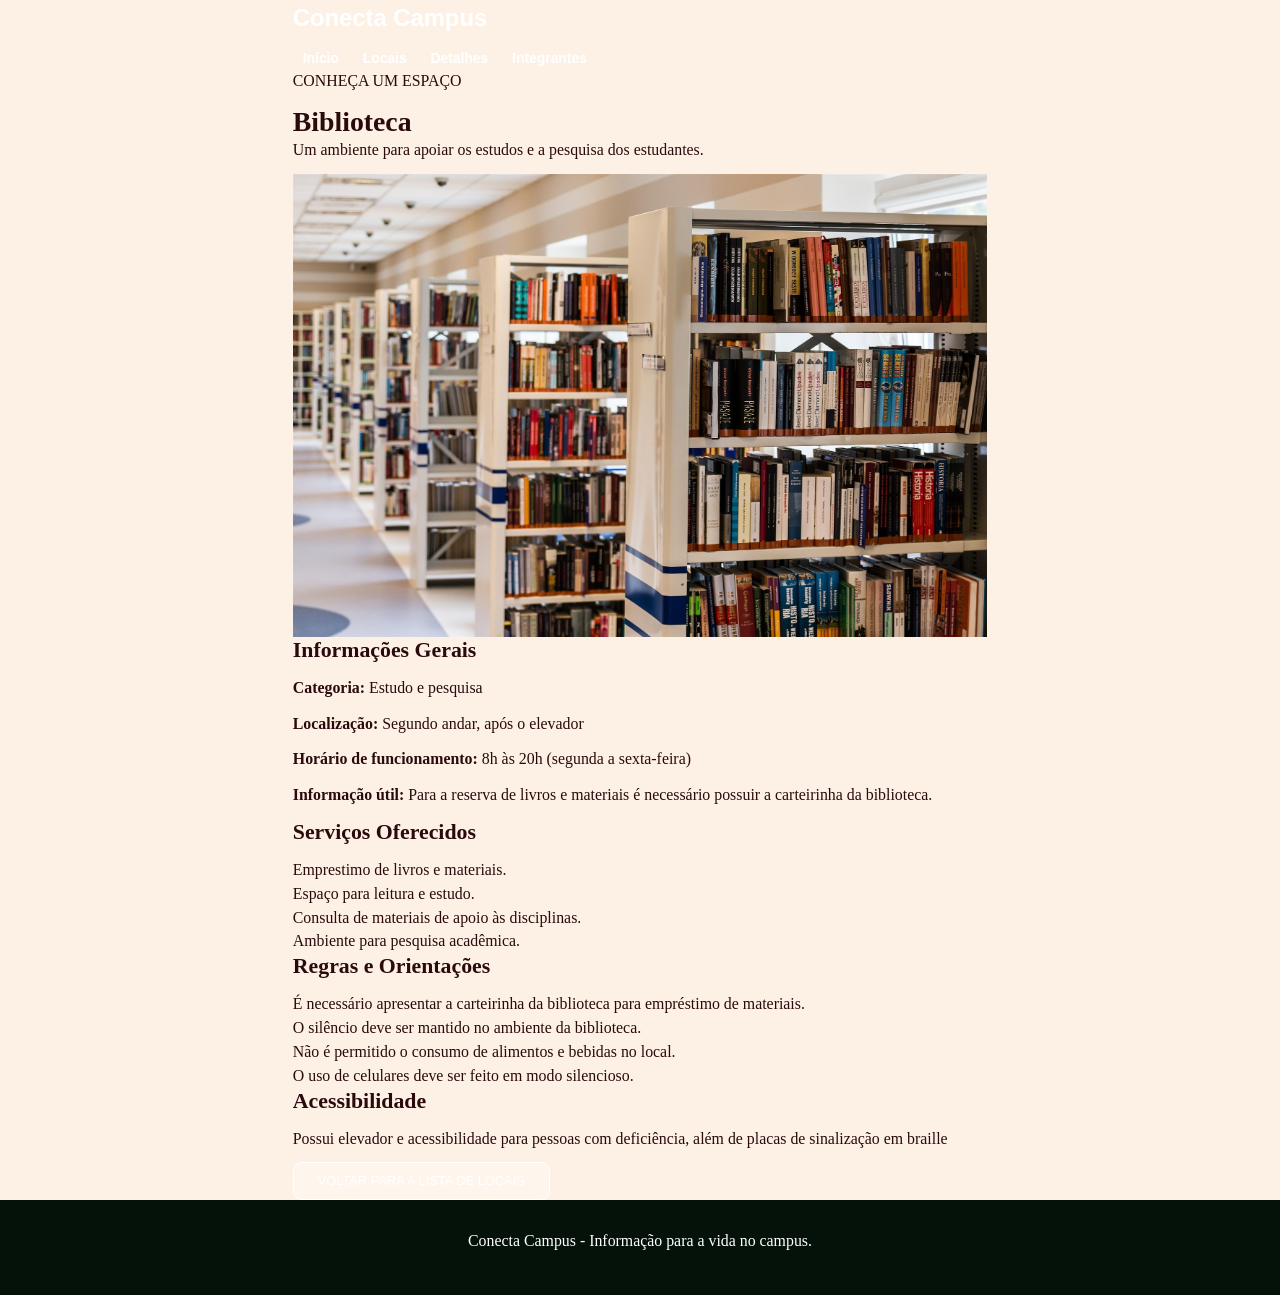
==== detalhes.html @ b29f0e4e "feat: adiciona imagens dos integrantes" ====
<!--
INTEGRANTES DO GRUPO
RM575133-GABRIELLY MACARIO DE SOUZA RIBEIRO
RM575122-MARIA LUIZA DE CASTRO
RM576940-RAYZA SALLES ALMEIDA DO NASCIMENTO
RM574510-SOFIA BALIEIRO YAMANE CARO
RM575845-TAIANE MIRELLA SANTOS DE ALCÂNTARA
-->


<!DOCTYPE html>
<html lang="pt-BR">
<head>
    <meta charset="UTF-8">
    <meta name="viewport" content="width=device-width, initial-scale=1.0">
    <title>Conecta Campus | Detalhes</title>
    <link rel="stylesheet" href="./css/style.css">
</head>
<body>
        <!-- CABECALHO -->
    <header class="cabecalho">
        <div class="container">
            <p class="logo">Conecta Campus</p>
            <nav>
                <ul class="menu">
                    <li><a href="index.html">Início</a></li>
                    <li><a href="locais.html">Locais</a></li>
                    <li><a href="detalhes.html">Detalhes</a></li>
                    <li><a href="integrantes.html">Integrantes</a></li>
                </ul>
            </nav>    
        </div>   
    </header>
        <!-- CONTEUDO PRINCIPAL -->
    <main class=" container conteúdo">
        <section class="titulo-pagina">
            <p class="etiqueta">CONHEÇA UM ESPAÇO</p>
            <h1>Biblioteca</h1>
            <p>Um ambiente para apoiar os estudos e a pesquisa dos estudantes.</p>
        </section>

        <section class="detalhes-local">
            <img src="img/biblioteca.jpg" alt="Ilustração da biblioteca">
            <div>
                <h2>Informações Gerais</h2>
                <p><strong>Categoria:</strong> Estudo e pesquisa</p>
                <p><strong>Localização:</strong> Segundo andar, após o elevador</p>
                <p> <strong>Horário de funcionamento:</strong> 8h às 20h (segunda a sexta-feira)</p>
                <p><strong>Informação útil:</strong> Para a reserva de livros e materiais é necessário possuir a carteirinha da biblioteca.</p>

            <h2>Serviços Oferecidos</h2>
             <ul>
                <li>Emprestimo de livros e materiais.</li>
                <li>Espaço para leitura e estudo.</li>
                <li>Consulta de materiais de apoio às disciplinas.</li>
                <li>Ambiente para pesquisa acadêmica.</li>
             </ul>

             <h2>Regras e Orientações</h2>
                <ul>
                    <li>É necessário apresentar a carteirinha da biblioteca para empréstimo de materiais.</li>
                    <li>O silêncio deve ser mantido no ambiente da biblioteca.</li>
                    <li>Não é permitido o consumo de alimentos e bebidas no local.</li>
                    <li>O uso de celulares deve ser feito em modo silencioso.</li>
                </ul>

             <h2>Acessibilidade</h2>
                <p>Possui elevador e acessibilidade para pessoas com deficiência, além de placas de sinalização em braille</p>
                <a class="botao" href="locais.html">Voltar para a lista de locais</a>
            </div>
        
    </main>
        <!-- RODAPÉ -->
    <footer class="rodape">
        <div class="container">
            <p>Conecta Campus - Informação para a vida no campus.</p>
        </div>
    </footer>
    
</body>
</html>
---- css/style.css ----
/* INTEGRANTES DO GRUPO
RM575133-GABRIELLY MACARIO DE SOUZA RIBEIRO
RM575122-MARIA LUIZA DE CASTRO
RM576940-RAYZA SALLES ALMEIDA DO NASCIMENTO
RM574510-SOFIA BALIEIRO YAMANE CARO
RM575845-TAIANE MIRELLA SANTOS DE ALCÂNTARA */

/* RESET CSS */
* {
  margin: 0;
  padding: 0;
  box-sizing: border-box;
}


ul {
  list-style: none;
}
 
img {
  display: block;
  max-width: 100%;
  height: auto;
}
 
/* PADRONIZAÇÃO DE FONTES */
:root {
  --fonte-texto: Georgia, 'Times New Roman', Times, serif;
  --fonte-interface: Arial, Helvetica, sans-serif;

   --fs-pequeno: 1.2rem;
   --fs-menu: 1.4rem;
   --fs-base: 1.6rem;
   --fs-h3: 1.8rem;
   --fs-h2: 2.2rem;
   --fs-h1: 2.8rem;

}

html {
  font-size: 62%;
}

body {
  font-family: var(--fonte-texto);
  font-size: var(--fs-base);
  line-height: 1.5;
}

h1, h2, h3 {
  font-family: var(--fonte-texto);
  font-weight: bold;
}

h1 { font-size: var(--fs-h1); line-height: 1.2; }
h2 { font-size: var(--fs-h2); line-height: 1.25; margin-bottom: 1.2rem;}
h3 { font-size: var(--fs-h3);} 
p { margin-bottom: 1.2rem; }

/* CONFIGURAÇÕES GERAIS */
:root {
  --cor-primaria: #330509;
  --cor-moldura: #4a0a0a;
  --cor-fundo: #fdf1e6;
  --cor-cartao: #e8d5ca;
  --cor-rodape: #04120a;
  --cor-texto: #2a0a0c;
  --cor-clara: #ffffff;
  --cor-foco: #ffb703;
}
 

body {
  color: var(--cor-texto);
  background-color: var(--cor-fundo);
}


a {
  color: inherit;
}


a:hover {
  text-decoration: underline;
}

a:focus-visible,
summary:focus-visible {
  outline: 0.3rem solid var(--cor-foco);
  outline-offset: 0.2rem;
}

.container {
  width: 92%;
  max-width: 70rem;
  margin: 0 auto;
}

.so-leitor {
  position: absolute;
  width: 1px;
  height: 1px;
  overflow: hidden;
  clip: rect(0 0 0 0);
}

.linha {
  font-size: 0;
}

.linha > * {
  font-size: var(--fs-base);
  vertical-align: top;
}

/* CABEÇALHO */
.moldura {
  padding: 1rem;
  background-color: var(--cor-moldura);
}

.cabecalho {
  color: var(--cor-clara);
}

.cabecalho-interno {
  padding: 1.6rem 0;
  background-color: var(--cor-primaria);
}

.hero {
  padding: 2rem 0 3rem;
  border-radius: 1.2rem;
  text-align: center;
  background:
    linear-gradient(rgba(0, 0, 0, 0.45), rgba(0, 0, 0, 0.45)),
    url("../img/campus.jpg") center / cover no-repeat;
}

.barra {
  text-align: center;
}

.logo {
  display: inline-block;
  margin-bottom: 1rem;
  font-family: var(--fonte-interface);
  font-size: 2.4rem;
  font-weight: bold;
  text-decoration: none;
  color: var(--cor-clara);
}

.logo span {
  font-weight: normal;
}

.hero-texto {
  width: 92%;
  max-width: 45rem;
  margin: 4rem auto 2rem;
}

.hero-texto h1 {
  margin-bottom: 1.2rem;
  font-weight: normal;
}

.hero-texto p {
  font-family: var(--fonte-interface);
  font-size: 1.4rem;
}

.botao {
  display: inline-block;
  padding: 0.8rem 2.4rem;
  border: 1px solid var(--cor-clara);
  border-radius: 0.8rem;
  font-family: var(--fonte-interface);
  font-size: 1.3rem;
  text-transform: uppercase;
  text-decoration: none;
  color: var(--cor-clara);
  background-color: rgba(255, 255, 255, 0.25);
}

.botao:hover {
  background-color: rgba(255, 255, 255, 0.45);
  text-decoration: none;
}

.botao-escuro {
  margin-top: 2rem;
  background-color: var(--cor-primaria);
}

.botao-escuro:hover {
  background-color: var(--cor-moldura);
}

/* MENU */
.menu li {
  display: inline-block;
  margin: 0 1rem;
}
 
.menu a {
  font-family: var(--fonte-interface);
  font-size: var(--fs-menu);
  font-weight: bold;
  text-decoration: none;
  color: var(--cor-clara);
}
 
.menu a:hover,
.menu a:active {
  text-decoration: underline;
}

.menu a.ativo {
  text-decoration: underline; /* não depende só da cor */
}

/* CONTEÚDO */
.painel {
  margin-top: 1rem;
  padding: 2rem 1.5rem;
  border-radius: 1.2rem;
  background-color: var(--cor-fundo);
}

.conteudo {
  padding: 3rem 0;
}
 
.intro {
  margin: 1rem 0 2rem;
}

.divisor {
  margin: 2.4rem 0;
  border: 0;
  border-top: 1px solid var(--cor-cartao);
}

.destaque {
  width: 100%;
  margin-bottom: 2rem;
  text-align: center;
}
 
.destaque h3 {
  margin-bottom: 0.8rem;
  font-weight: normal;
  text-transform: uppercase;
}
 
.destaque img {
  width: 100%;
  max-width: 22rem;
  margin: 0 auto;
  border-radius: 1rem;
}

.sobre {
  padding: 2.4rem 2rem;
  border-radius: 1.6rem;
  color: var(--cor-clara);
  background-color: var(--cor-primaria);
}
 
.coluna {
  width: 100%;
  margin-bottom: 2rem;
}
 
.beneficios li {
  margin-bottom: 1.6rem;
}
 
.icone {
  display: inline-block;
  width: 15%;
  font-size: 2.4rem;
  vertical-align: top;
}
 
.beneficio-texto {
  display: inline-block;
  width: 80%;
  vertical-align: top;
}
 
.beneficio-texto h3 {
  font-size: 1.7rem;
}
 
.beneficio-texto p {
  margin-bottom: 0;
  font-size: var(--fs-pequeno);
}

.espacos {
  margin-top: 3rem;
}
 
.espacos img {
  width: 100%;
  max-width: 30rem;
  margin: 1rem 0;
  border-radius: 1.6rem;
}
 
.legenda {
  font-size: var(--fs-pequeno);
}
 
.acordeao details {
  margin-bottom: 1rem;
  padding: 1.2rem 1.6rem;
  border-radius: 1.2rem;
  background-color: var(--cor-cartao);
}
 
.acordeao summary {
  cursor: pointer;
  font-size: 1.7rem;
  font-weight: bold;
  list-style: none;
}
 
.acordeao summary::-webkit-details-marker {
  display: none;
}
 
.acordeao summary::after {
  content: "+";
  float: right;
  width: 2.4rem;
  height: 2.4rem;
  border: 0.2rem solid var(--cor-texto);
  border-radius: 50%;
  font-size: 1.8rem;
  line-height: 2rem;
  text-align: center;
}
 
.acordeao details[open] summary::after {
  content: "−";
}
 
.acordeao details p {
  margin: 0.8rem 0;
  font-size: 1.5rem;
}
 
.acordeao details a {
  font-size: var(--fs-pequeno);
}

/* CARTÕES */
.cartao {
  width: 100%;
  margin-bottom: 2rem;
  padding: 1.6rem;
  border-radius: 1.2rem;
  background-color: var(--cor-cartao);
}
 
.cartao img {
  width: 100%;
  margin-bottom: 1.2rem;
  border-radius: 0.8rem;
}
 
.cartao h2 {
  font-size: 2rem;
}
 
.cartao p {
  margin-bottom: 0.6rem;
  font-size: 1.5rem;
}
 
.cartao a {
  font-weight: bold;
  color: var(--cor-primaria);
}

.img-detalhe {
  width: 100%;
  max-width: 50rem;
  margin: 1.6rem 0;
  border-radius: 1.2rem;
}
 
.lista-simples {
  margin: 0 0 2rem 2rem;
  list-style: disc;
}
 
article section {
  margin-top: 2rem;
}

/* RODAPÉ */
.rodape {
  padding: 3rem 0;
  text-align: center;
  color: var(--cor-clara);
  background-color: var(--cor-rodape);
}
 
.rodape-texto {
  margin: 1.6rem 0;
  font-size: 1.5rem;
}
 
.tags li {
  display: inline-block;
  margin: 0.4rem;
}
 
.tags a {
  display: inline-block;
  padding: 0.3rem 1.2rem;
  border: 1px solid #5c6b62;
  border-radius: 2rem;
  font-size: var(--fs-pequeno);
  text-decoration: none;
  color: var(--cor-clara);
  background-color: #1a2a20;
}

.tags a:hover {
  background-color: #2a3d31;
}
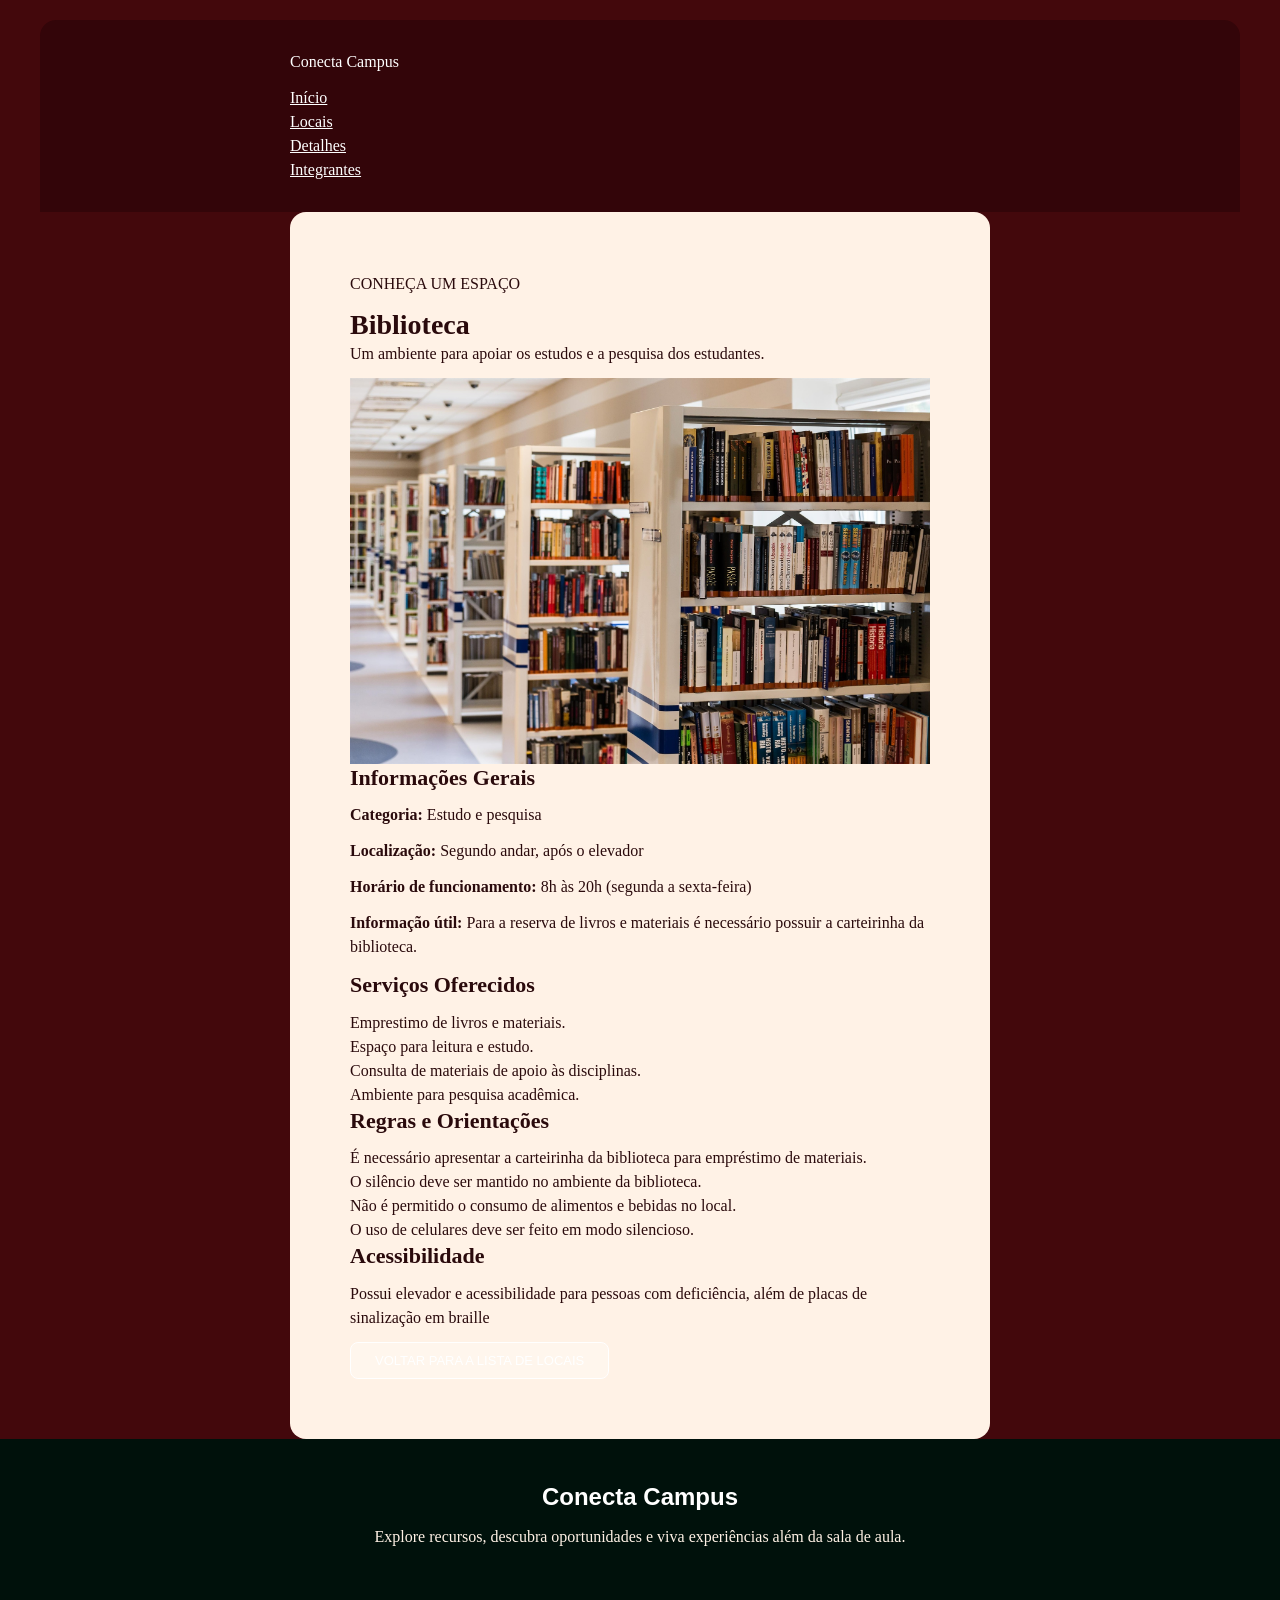
==== commit 58e6b282: "feat: atualiza rodapé com nova mensagem e logo" ====
--- a/detalhes.html
+++ b/detalhes.html
@@ -22,9 +22,9 @@
         <!-- CABECALHO -->
     <header class="cabecalho">
         <div class="container">
-            <p class="logo">Conecta Campus</p>
+            <p>Conecta Campus</p>
             <nav>
-                <ul class="menu">
+                <ul>
                     <li><a href="index.html">Início</a></li>
                     <li><a href="locais.html">Locais</a></li>
                     <li><a href="detalhes.html">Detalhes</a></li>
@@ -73,9 +73,10 @@
         
     </main>
         <!-- RODAPÉ -->
-    <footer class="rodape">
+    <footer class="rodape"> 
         <div class="container">
-            <p>Conecta Campus - Informação para a vida no campus.</p>
+            <p class="logo">Conecta Campus</p>
+            <p>Explore recursos, descubra oportunidades e viva experiências além da sala de aula.</p>
         </div>
     </footer>
     
--- a/css/style.css
+++ b/css/style.css
@@ -61,7 +61,7 @@
 :root {
   --cor-primaria: #330509;
   --cor-moldura: #4a0a0a;
-  --cor-fundo: #fdf1e6;
+  --cor-fundo: #3B060A;
   --cor-cartao: #e8d5ca;
   --cor-rodape: #04120a;
   --cor-texto: #2a0a0c;
@@ -200,6 +200,11 @@
 }
 
 /* MENU */
+.titulo {
+  text-align: 0;
+  margin: 0;
+}
+
 .menu li {
   display: inline-block;
   margin: 0 1rem;
@@ -435,4 +440,172 @@
 
 .tags a:hover {
   background-color: #2a3d31;
+}
+
+/* Estrutura compartilhada e disposição das seções da Home */
+:root {
+  --cor-fundo: #fff2e6;
+  --cor-moldura: #43080c;
+}
+html { font-size: 62.5%; scroll-behavior: smooth; }
+body { padding: 2rem 23px 0; background: var(--cor-moldura); }
+body > main {
+  max-width: 120rem;
+  margin: 0 auto 2.4rem;
+  padding: clamp(2rem, 5vw, 6rem);
+  border-radius: 1.6rem;
+  background: var(--cor-fundo);
+}
+body > .cabecalho {
+  max-width: 120rem;
+  margin: 0 auto;
+  padding: 3rem;
+  border-radius: 1.6rem 1.6rem 0 0;
+  background-color: var(--cor-primaria);
+}
+.cabecalho:has(.menu) {
+  min-height: 38rem;
+  text-align: center;
+  background:
+    linear-gradient(#00110999, #00110999),
+    url('../img/campos_backgroud.jpg') center / cover no-repeat;
+}
+.cabecalho:has(.menu) > div {
+  display: flex;
+  flex-direction: column;
+  align-items: center;
+}
+.cabecalho:has(.menu) .menu {
+  order: -1;
+  align-self: flex-end;
+  margin-bottom: 5rem;
+}
+.cabecalho:has(.menu) h1 { margin-bottom: 1.5rem; }
+.cabecalho:has(.menu) > div > p {
+  max-width: 48rem;
+  font-size: clamp(2.6rem, 4vw, 3.6rem);
+  line-height: 1.2;
+  margin-bottom: 2.4rem;
+}
+.hero { background-image: linear-gradient(#00110999, #00110999), url('../img/campos_backgroud.jpg'); }
+.linha { font-size: inherit; }
+.coluna { min-width: 0; }
+.sobre { padding: 3rem; }
+.sobre h2 { font-weight: normal; font-size: 2.8rem; }
+.beneficios { margin-top: 2.4rem; }
+.beneficios p { font-size: 1.4rem; }
+.espacos img { object-fit: cover; }
+body > .rodape { margin-inline: -23px; padding: 4rem 23px; }
+@media (min-width: 768px) {
+  .linha { display: flex; gap: 3rem; align-items: flex-start; }
+  .linha > .coluna { flex: 1; margin-bottom: 0; }
+  .sobre > .coluna + .coluna {
+    padding-left: 3rem;
+    border-left: 1px solid #ffffff80;
+  }
+}
+@media (max-width: 767px) {
+  .cabecalho:has(.menu) .menu { align-self: center; }
+  .menu ul { display: flex; flex-wrap: wrap; justify-content: center; gap: 1.6rem; }
+  .menu li { margin: 0; }
+  .sobre { padding: 2rem; }
+}
+@media (prefers-reduced-motion: reduce) {
+  html { scroll-behavior: auto; }
+}
+
+/* RODAPÉ */
+body > .rodape {
+    margin-inline: -23px;
+    padding: 40px 23px;
+    background-color: #00110b;
+    color: #fff2e6;
+    text-align: center;
+}
+
+.rodape-container {
+    width: 100%;
+    max-width: 1200px;
+    margin: 0 auto;
+}
+
+.rodape-logo {
+    display: inline-flex;
+    align-items: baseline;
+    flex-wrap: wrap;
+    justify-content: center;
+    gap: 12px;
+    color: #ffffff;
+    font-family: Arial, Helvetica, sans-serif;
+    text-decoration: none;
+}
+
+.rodape-logo strong {
+    font-size: clamp(28px, 4vw, 48px);
+    font-weight: 800;
+}
+
+.rodape-logo span {
+    font-size: clamp(26px, 4vw, 44px);
+    font-weight: 400;
+    letter-spacing: 3px;
+}
+
+.rodape-logo:hover {
+    text-decoration: none;
+}
+
+.rodape-descricao {
+    margin: 32px 0;
+    font-size: 20px;
+    line-height: 1.5;
+}
+
+.rodape-links {
+    display: flex;
+    justify-content: center;
+    flex-wrap: wrap;
+    gap: 20px;
+    margin: 0;
+    padding: 0;
+    list-style: none;
+}
+
+.rodape-links a {
+    display: inline-block;
+    padding: 8px 24px;
+    border-radius: 30px;
+    background-color: #53605b;
+    color: #ffffff;
+    font-size: 18px;
+    text-decoration: none;
+    transition: background-color 0.2s;
+}
+
+.rodape-links a:hover {
+    background-color: #6b7972;
+    text-decoration: none;
+}
+
+.rodape .rodape-copyright {
+    margin: 36px 0 0;
+    padding-top: 24px;
+    border-top: 1px solid #d7dfd9;
+    text-align: left;
+    font-size: 16px;
+}
+
+@media (max-width: 600px) {
+    .rodape-descricao {
+        font-size: 16px;
+    }
+
+    .rodape-links {
+        gap: 12px;
+    }
+
+    .rodape-links a {
+        padding: 8px 18px;
+        font-size: 15px;
+    }
 }
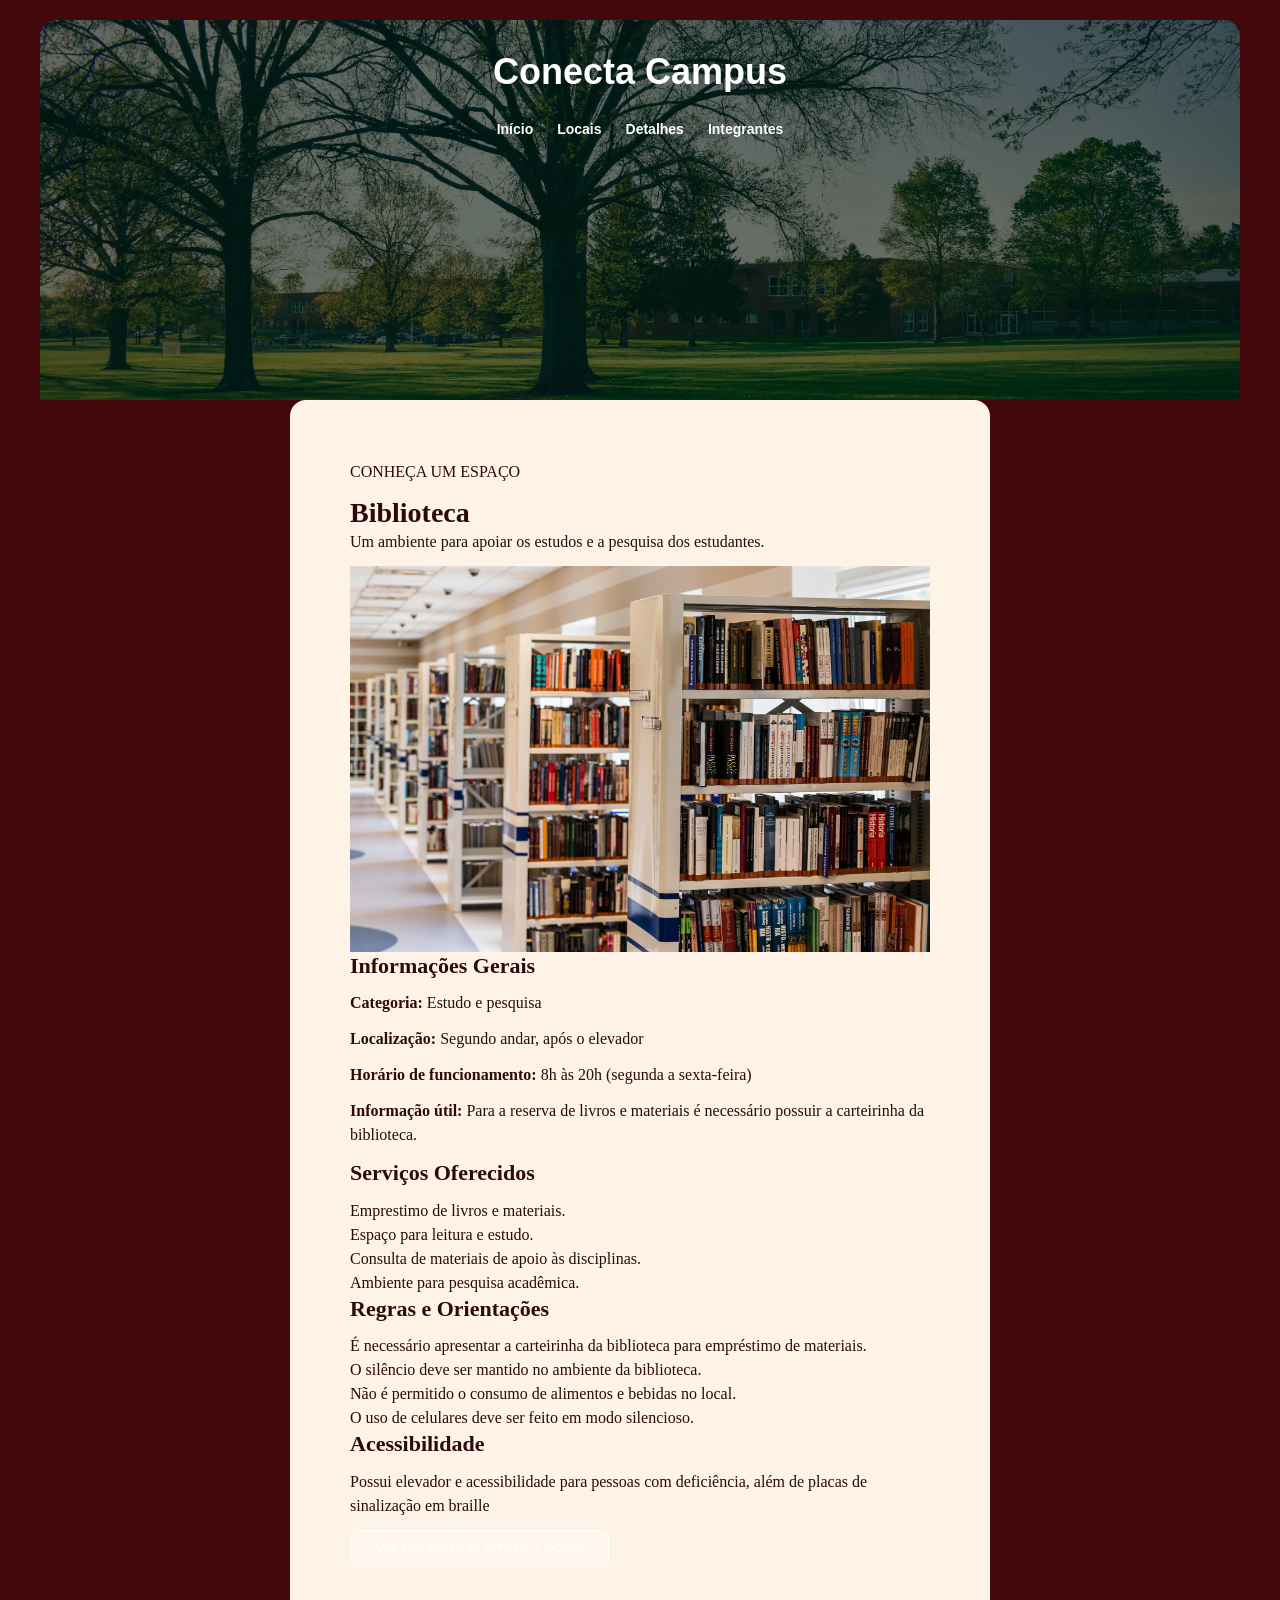
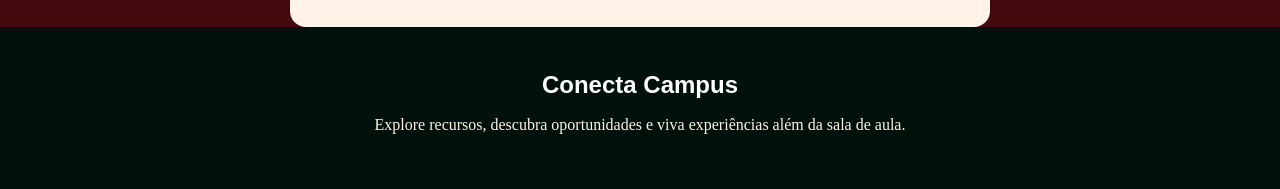
==== commit 29b94bf3: "Merge pull request #5 from TDB-challenge/integrantes feat: adiciona página de integrantes" ====
--- a/detalhes.html
+++ b/detalhes.html
@@ -22,9 +22,9 @@
         <!-- CABECALHO -->
     <header class="cabecalho">
         <div class="container">
-            <p>Conecta Campus</p>
+            <p class="logo">Conecta Campus</p>
             <nav>
-                <ul>
+                <ul class="menu">
                     <li><a href="index.html">Início</a></li>
                     <li><a href="locais.html">Locais</a></li>
                     <li><a href="detalhes.html">Detalhes</a></li>
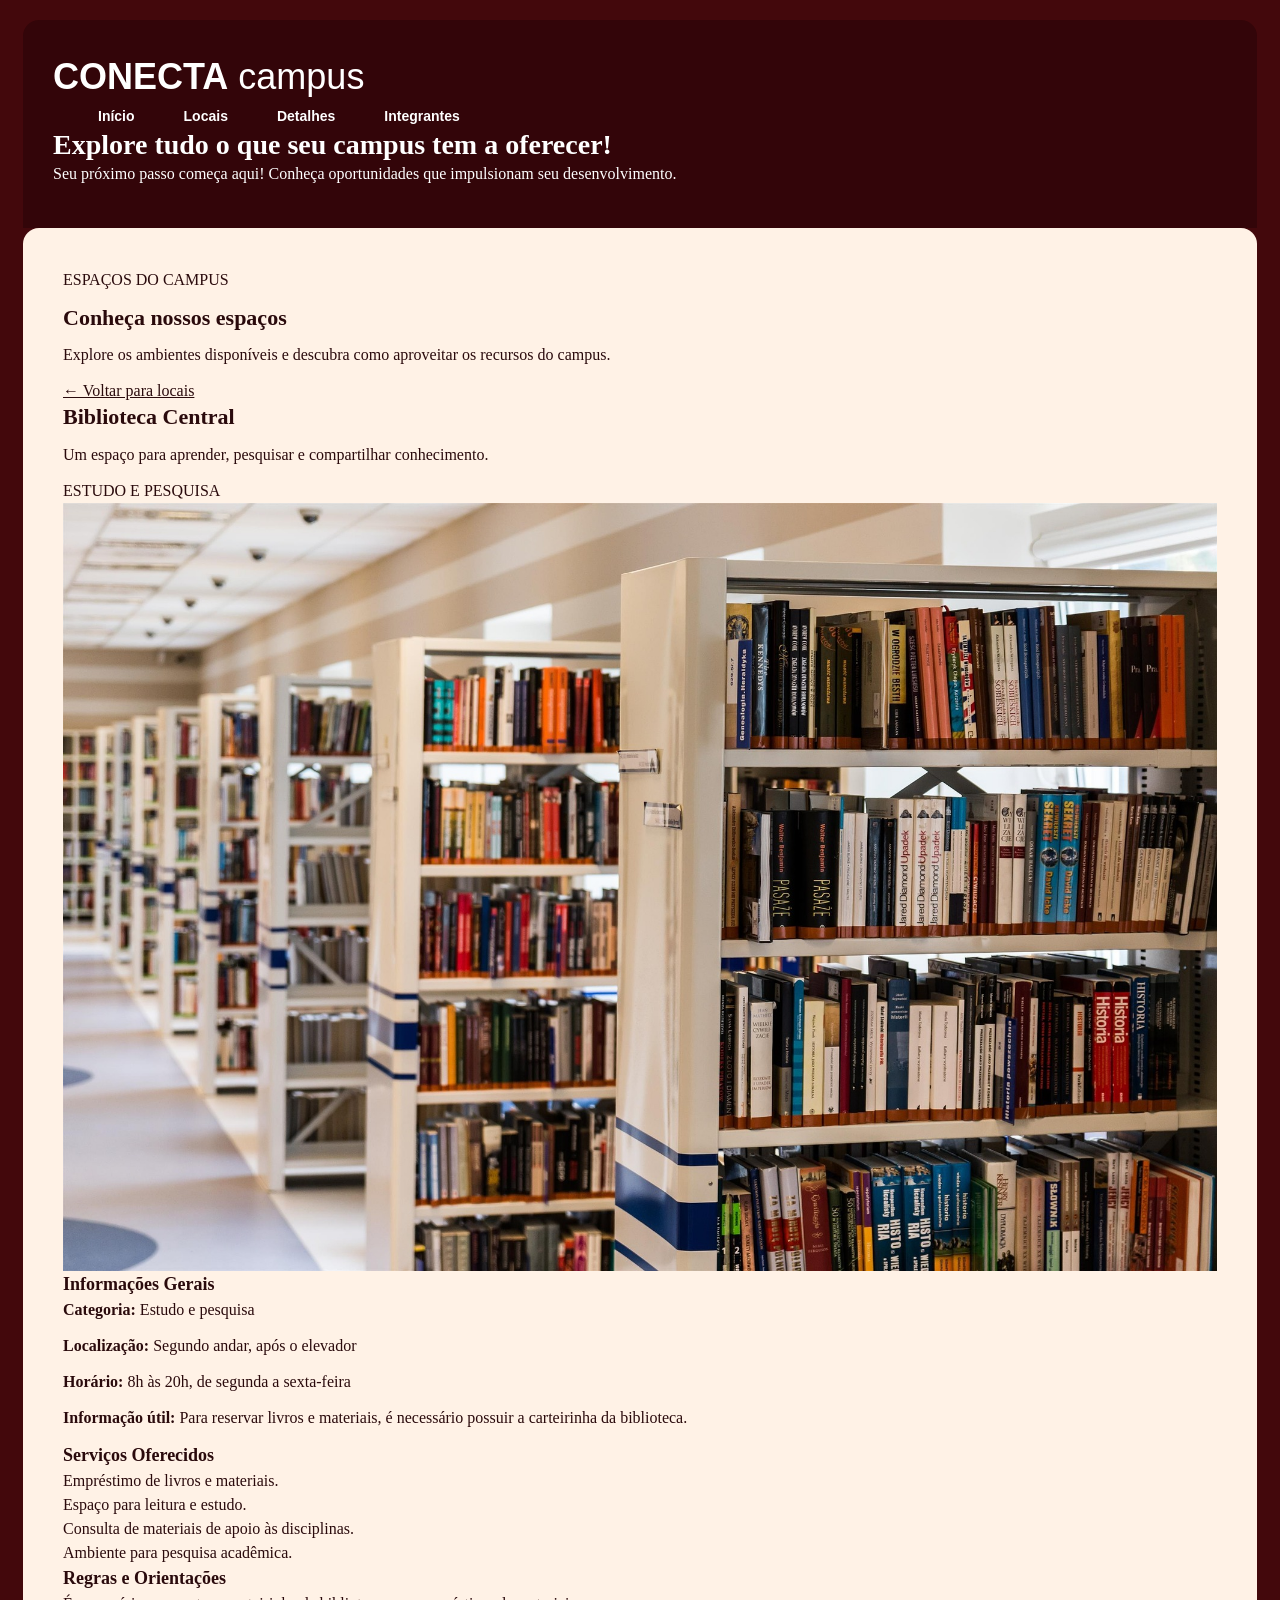
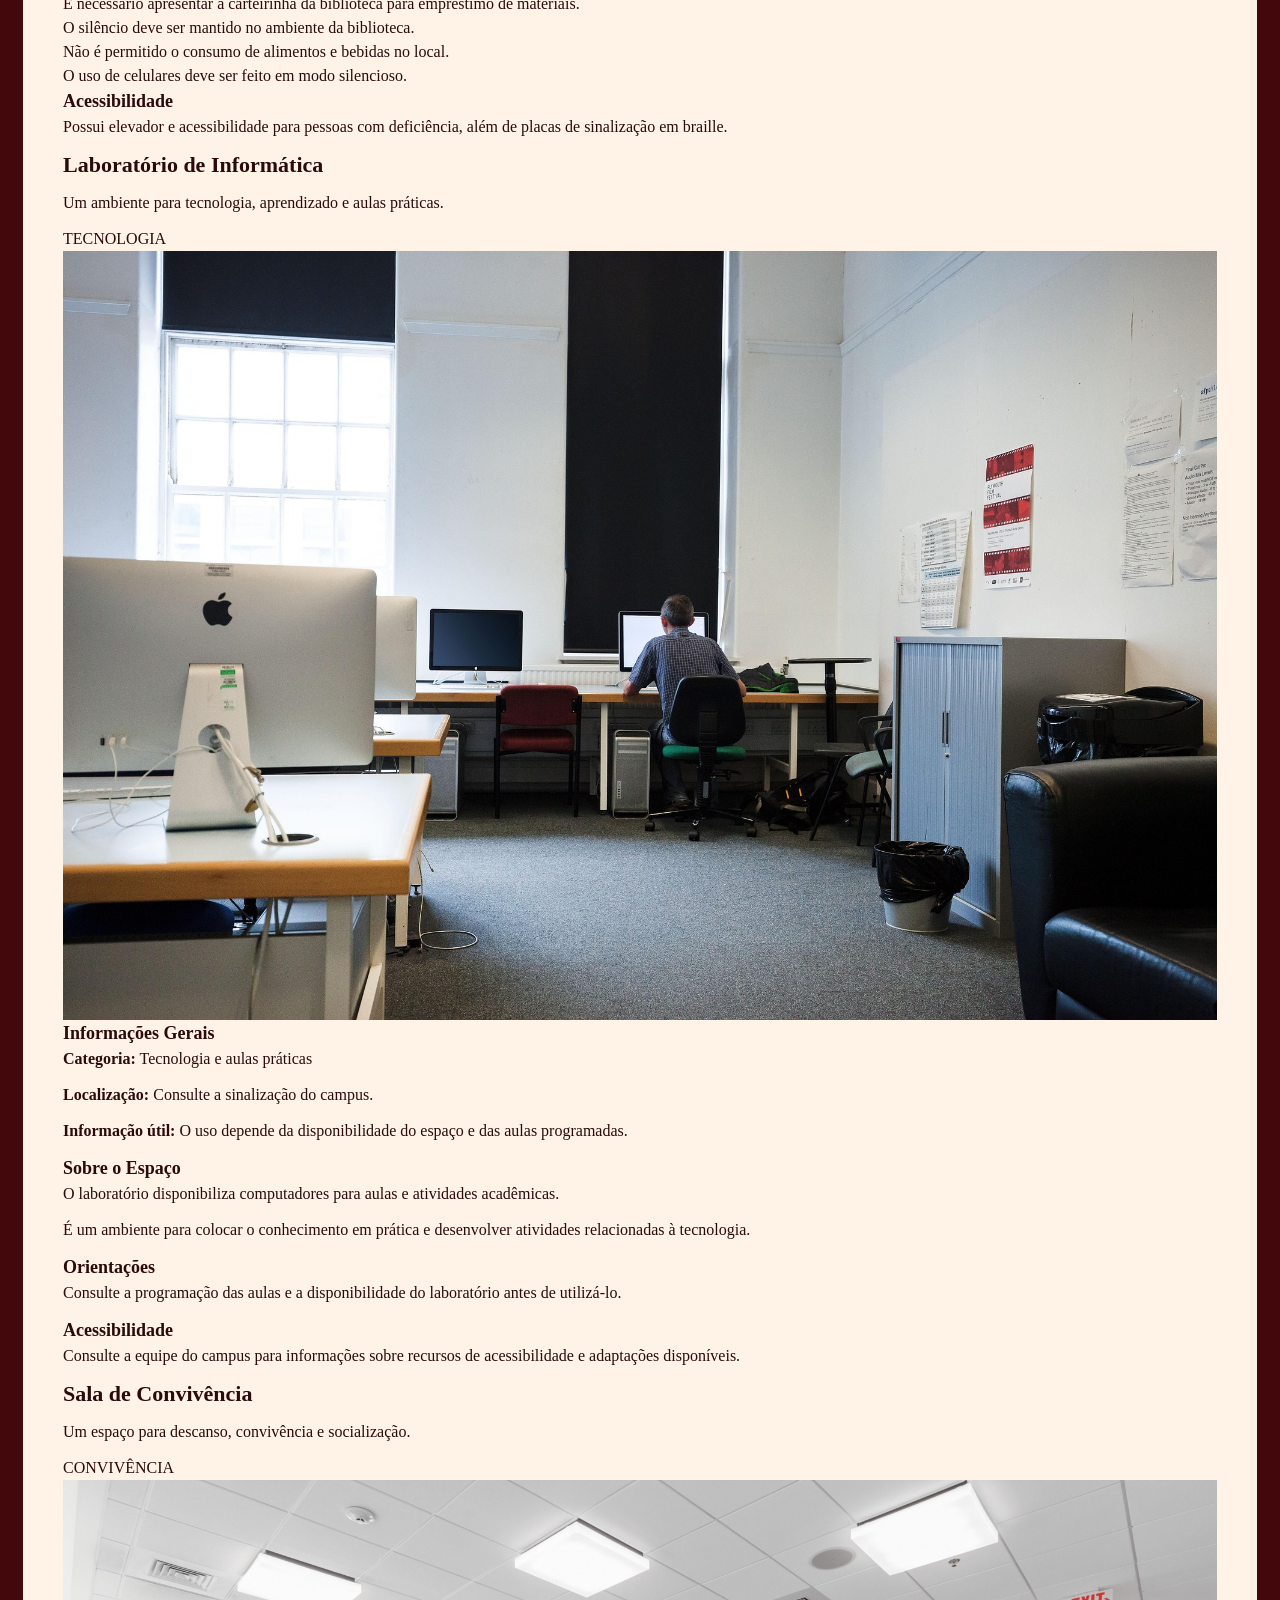
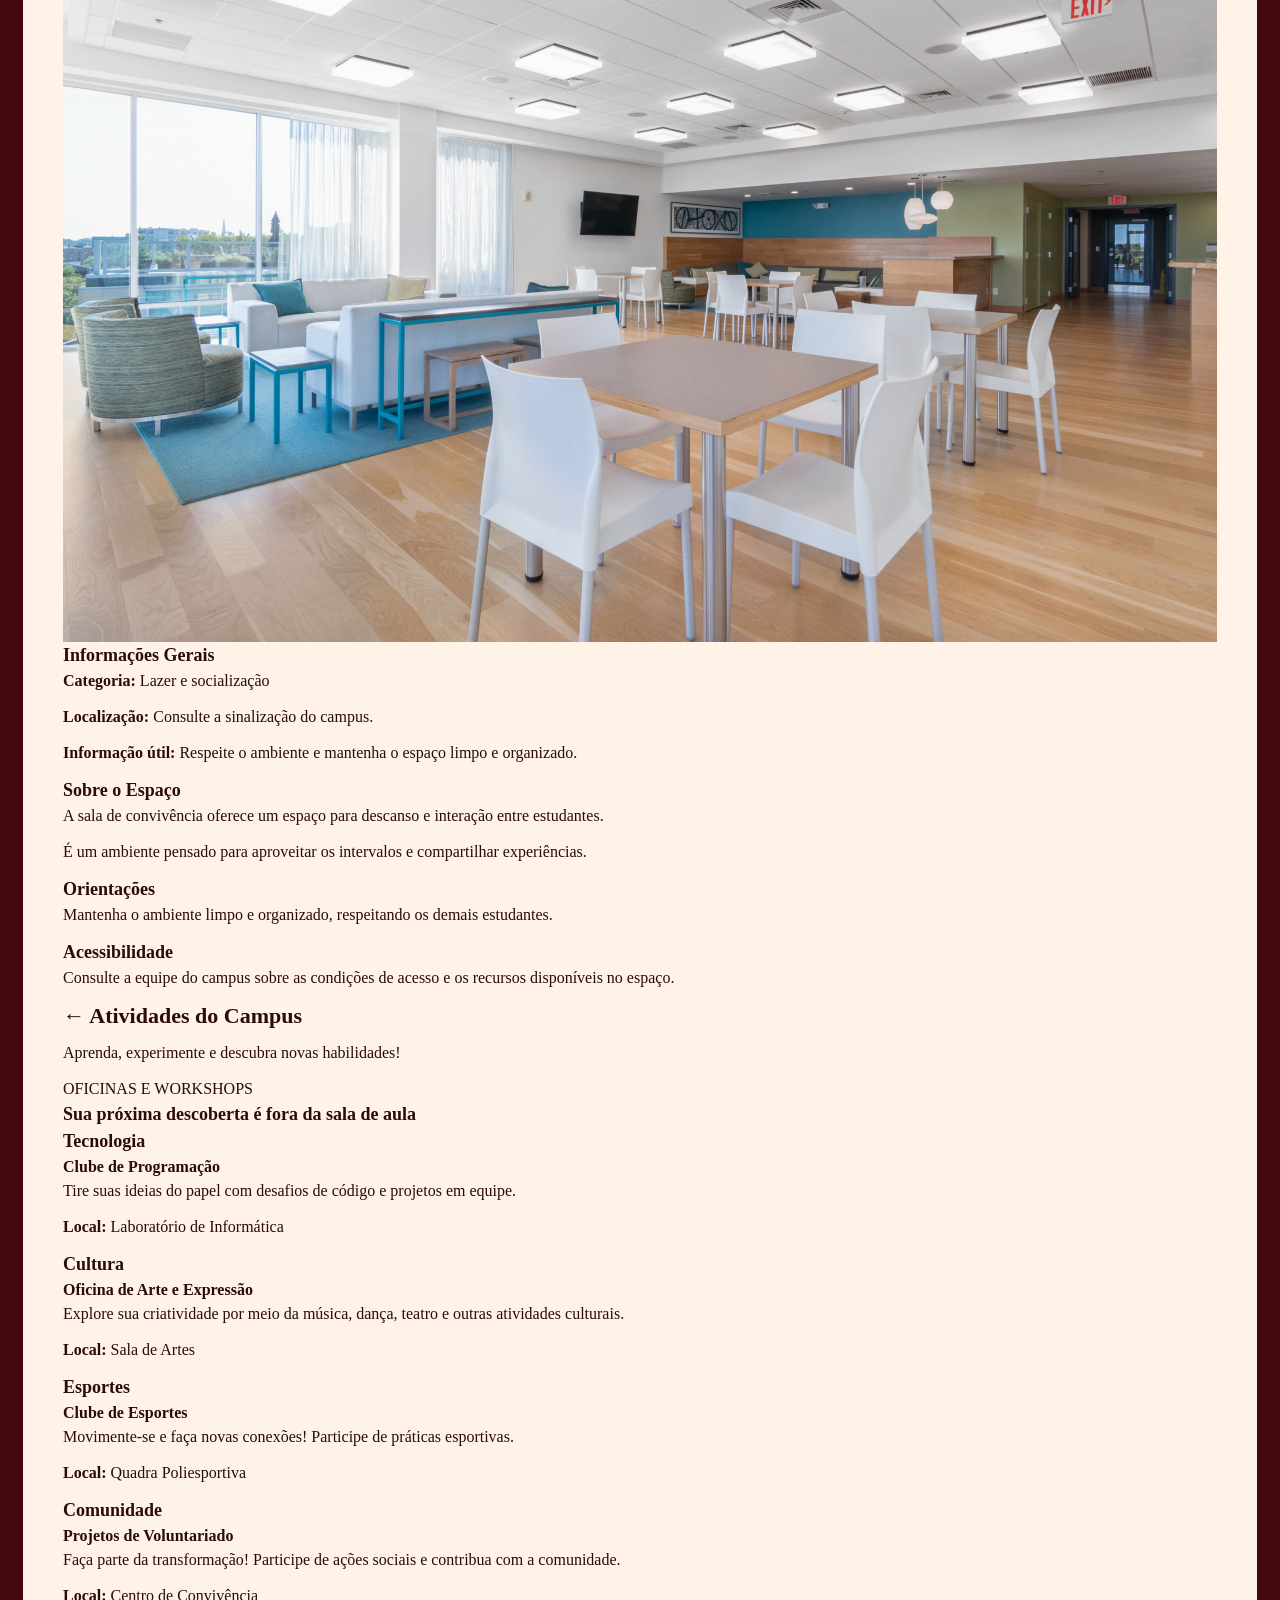
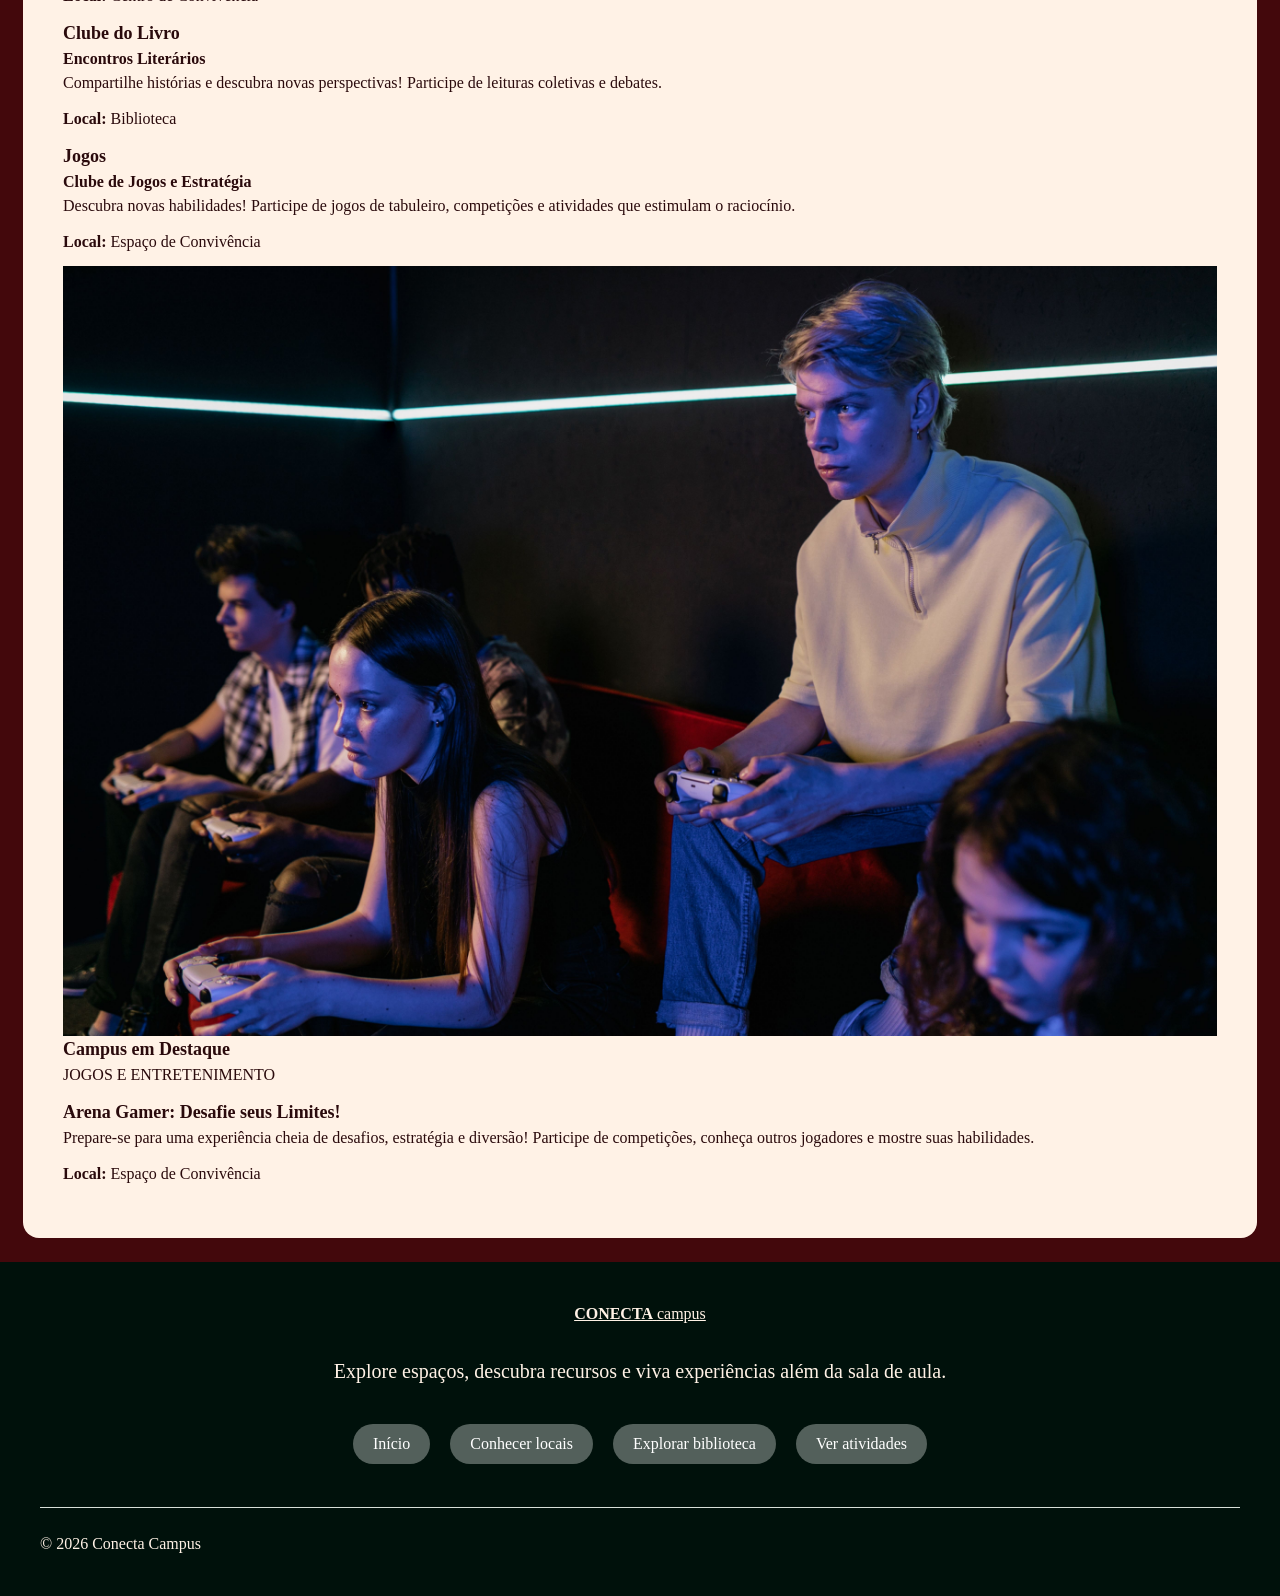
==== commit 05947779: "feat: estrutura pagina detalhes com secoes, classes e IDs para os espacos e atividades" ====
--- a/detalhes.html
+++ b/detalhes.html
@@ -1,4 +1,3 @@
-
 
 <!--
 INTEGRANTES DO GRUPO
@@ -9,7 +8,6 @@
 RM575845-TAIANE MIRELLA SANTOS DE ALCÂNTARA
 -->
 
-
 <!DOCTYPE html>
 <html lang="pt-BR">
 <head>
@@ -18,67 +16,387 @@
     <title>Conecta Campus | Detalhes</title>
     <link rel="stylesheet" href="./css/style.css">
 </head>
+
 <body>
-        <!-- CABECALHO -->
-    <header class="cabecalho">
-        <div class="container">
-            <p class="logo">Conecta Campus</p>
-            <nav>
+
+    <!-- CABECALHO -->
+    <header class="cabecalho cabecalho-detalhes">
+        <div class="barra-detalhes">
+            <a class="titulo-campus" href="./index.html">
+                <strong>CONECTA</strong> campus
+            </a>
+
+            <nav class="navegacao-detalhes" aria-label="Navegação principal">
                 <ul class="menu">
-                    <li><a href="index.html">Início</a></li>
-                    <li><a href="locais.html">Locais</a></li>
-                    <li><a href="detalhes.html">Detalhes</a></li>
-                    <li><a href="integrantes.html">Integrantes</a></li>
+                    <li><a href="./index.html">Início</a></li>
+                    <li><a href="./locais.html">Locais</a></li>
+                    <li><a href="./detalhes.html" aria-current="page">Detalhes</a></li>
+                    <li><a href="./integrantes.html">Integrantes</a></li>
                 </ul>
-            </nav>    
-        </div>   
+            </nav>
+        </div>
+
+        <div class="chamada-detalhes">
+            <h1>Explore tudo o que seu campus tem a oferecer!</h1>
+            <p>
+                Seu próximo passo começa aqui! Conheça oportunidades
+                que impulsionam seu desenvolvimento.
+            </p>
+        </div>
     </header>
-        <!-- CONTEUDO PRINCIPAL -->
-    <main class=" container conteúdo">
-        <section class="titulo-pagina">
-            <p class="etiqueta">CONHEÇA UM ESPAÇO</p>
-            <h1>Biblioteca</h1>
-            <p>Um ambiente para apoiar os estudos e a pesquisa dos estudantes.</p>
+
+    <!-- CONTEUDO PRINCIPAL -->
+    <main class="pagina-detalhes">
+
+        <!-- APRESENTACAO -->
+        <section class="introducao-detalhes">
+            <p class="etiqueta-detalhes">ESPAÇOS DO CAMPUS</p>
+            <h2>Conheça nossos espaços</h2>
+            <p>
+                Explore os ambientes disponíveis e descubra como
+                aproveitar os recursos do campus.
+            </p>
+
+            <a class="voltar-detalhes" href="./locais.html">
+                ← Voltar para locais
+            </a>
         </section>
 
-        <section class="detalhes-local">
-            <img src="img/biblioteca.jpg" alt="Ilustração da biblioteca">
-            <div>
-                <h2>Informações Gerais</h2>
-                <p><strong>Categoria:</strong> Estudo e pesquisa</p>
-                <p><strong>Localização:</strong> Segundo andar, após o elevador</p>
-                <p> <strong>Horário de funcionamento:</strong> 8h às 20h (segunda a sexta-feira)</p>
-                <p><strong>Informação útil:</strong> Para a reserva de livros e materiais é necessário possuir a carteirinha da biblioteca.</p>
-
-            <h2>Serviços Oferecidos</h2>
-             <ul>
-                <li>Emprestimo de livros e materiais.</li>
-                <li>Espaço para leitura e estudo.</li>
-                <li>Consulta de materiais de apoio às disciplinas.</li>
-                <li>Ambiente para pesquisa acadêmica.</li>
-             </ul>
-
-             <h2>Regras e Orientações</h2>
-                <ul>
-                    <li>É necessário apresentar a carteirinha da biblioteca para empréstimo de materiais.</li>
-                    <li>O silêncio deve ser mantido no ambiente da biblioteca.</li>
-                    <li>Não é permitido o consumo de alimentos e bebidas no local.</li>
-                    <li>O uso de celulares deve ser feito em modo silencioso.</li>
+        <!-- BIBLIOTECA CENTRAL -->
+        <section class="espaco-detalhes" id="biblioteca">
+            <div class="cabecalho-espaco">
+                <div>
+                    <h2>Biblioteca Central</h2>
+                    <p>Um espaço para aprender, pesquisar e compartilhar conhecimento.</p>
+                </div>
+                <span class="categoria-espaco">ESTUDO E PESQUISA</span>
+            </div>
+
+            <img
+                class="imagem-espaco"
+                src="./img/biblioteca.jpg"
+                alt="Interior da biblioteca com estantes de livros">
+
+            <div class="informacoes-espaco">
+
+                <article class="cartao-detalhes">
+                    <h3>Informações Gerais</h3>
+                    <div class="cartao-conteudo">
+                        <p><strong>Categoria:</strong> Estudo e pesquisa</p>
+                        <p><strong>Localização:</strong> Segundo andar, após o elevador</p>
+                        <p><strong>Horário:</strong> 8h às 20h, de segunda a sexta-feira</p>
+                        <p><strong>Informação útil:</strong> Para reservar livros e materiais, é necessário possuir a carteirinha da biblioteca.</p>
+                    </div>
+                </article>
+
+                <article class="cartao-detalhes">
+                    <h3>Serviços Oferecidos</h3>
+                    <div class="cartao-conteudo">
+                        <ul>
+                            <li>Empréstimo de livros e materiais.</li>
+                            <li>Espaço para leitura e estudo.</li>
+                            <li>Consulta de materiais de apoio às disciplinas.</li>
+                            <li>Ambiente para pesquisa acadêmica.</li>
+                        </ul>
+                    </div>
+                </article>
+
+                <article class="cartao-detalhes">
+                    <h3>Regras e Orientações</h3>
+                    <div class="cartao-conteudo">
+                        <ul>
+                            <li>É necessário apresentar a carteirinha da biblioteca para empréstimo de materiais.</li>
+                            <li>O silêncio deve ser mantido no ambiente da biblioteca.</li>
+                            <li>Não é permitido o consumo de alimentos e bebidas no local.</li>
+                            <li>O uso de celulares deve ser feito em modo silencioso.</li>
+                        </ul>
+                    </div>
+                </article>
+
+                <article class="cartao-detalhes">
+                    <h3>Acessibilidade</h3>
+                    <div class="cartao-conteudo">
+                        <p>
+                            Possui elevador e acessibilidade para pessoas
+                            com deficiência, além de placas de sinalização em braille.
+                        </p>
+                    </div>
+                </article>
+
+            </div>
+        </section>
+
+        <!-- LABORATORIO DE INFORMATICA -->
+        <section class="espaco-detalhes" id="laboratorio">
+            <div class="cabecalho-espaco">
+                <div>
+                    <h2>Laboratório de Informática</h2>
+                    <p>Um ambiente para tecnologia, aprendizado e aulas práticas.</p>
+                </div>
+                <span class="categoria-espaco">TECNOLOGIA</span>
+            </div>
+
+            <img
+                class="imagem-espaco"
+                src="./img/laboratório_de_informática.jpg"
+                alt="Laboratório de informática com computadores">
+
+            <div class="informacoes-espaco">
+
+                <article class="cartao-detalhes">
+                    <h3>Informações Gerais</h3>
+                    <div class="cartao-conteudo">
+                        <p><strong>Categoria:</strong> Tecnologia e aulas práticas</p>
+                        <p><strong>Localização:</strong> Consulte a sinalização do campus.</p>
+                        <p><strong>Informação útil:</strong> O uso depende da disponibilidade do espaço e das aulas programadas.</p>
+                    </div>
+                </article>
+
+                <article class="cartao-detalhes">
+                    <h3>Sobre o Espaço</h3>
+                    <div class="cartao-conteudo">
+                        <p>
+                            O laboratório disponibiliza computadores
+                            para aulas e atividades acadêmicas.
+                        </p>
+                        <p>
+                            É um ambiente para colocar o conhecimento
+                            em prática e desenvolver atividades relacionadas
+                            à tecnologia.
+                        </p>
+                    </div>
+                </article>
+
+                <article class="cartao-detalhes">
+                    <h3>Orientações</h3>
+                    <div class="cartao-conteudo">
+                        <p>
+                            Consulte a programação das aulas e a disponibilidade
+                            do laboratório antes de utilizá-lo.
+                        </p>
+                    </div>
+                </article>
+
+                <article class="cartao-detalhes">
+                    <h3>Acessibilidade</h3>
+                    <div class="cartao-conteudo">
+                        <p>
+                            Consulte a equipe do campus para informações
+                            sobre recursos de acessibilidade e adaptações disponíveis.
+                        </p>
+                    </div>
+                </article>
+
+            </div>
+        </section>
+
+        <!-- SALA DE CONVIVENCIA -->
+        <section class="espaco-detalhes" id="sala-convivencia">
+            <div class="cabecalho-espaco">
+                <div>
+                    <h2>Sala de Convivência</h2>
+                    <p>Um espaço para descanso, convivência e socialização.</p>
+                </div>
+                <span class="categoria-espaco">CONVIVÊNCIA</span>
+            </div>
+
+            <img
+                class="imagem-espaco"
+                src="./img/sala_de_convivencia.jpg"
+                alt="Sala de convivência com mesas e cadeiras">
+
+            <div class="informacoes-espaco">
+
+                <article class="cartao-detalhes">
+                    <h3>Informações Gerais</h3>
+                    <div class="cartao-conteudo">
+                        <p><strong>Categoria:</strong> Lazer e socialização</p>
+                        <p><strong>Localização:</strong> Consulte a sinalização do campus.</p>
+                        <p><strong>Informação útil:</strong> Respeite o ambiente e mantenha o espaço limpo e organizado.</p>
+                    </div>
+                </article>
+
+                <article class="cartao-detalhes">
+                    <h3>Sobre o Espaço</h3>
+                    <div class="cartao-conteudo">
+                        <p>
+                            A sala de convivência oferece um espaço
+                            para descanso e interação entre estudantes.
+                        </p>
+                        <p>
+                            É um ambiente pensado para aproveitar
+                            os intervalos e compartilhar experiências.
+                        </p>
+                    </div>
+                </article>
+
+                <article class="cartao-detalhes">
+                    <h3>Orientações</h3>
+                    <div class="cartao-conteudo">
+                        <p>
+                            Mantenha o ambiente limpo e organizado,
+                            respeitando os demais estudantes.
+                        </p>
+                    </div>
+                </article>
+
+                <article class="cartao-detalhes">
+                    <h3>Acessibilidade</h3>
+                    <div class="cartao-conteudo">
+                        <p>
+                            Consulte a equipe do campus sobre as condições
+                            de acesso e os recursos disponíveis no espaço.
+                        </p>
+                    </div>
+                </article>
+
+            </div>
+        </section>
+
+        <!-- ATIVIDADES DO CAMPUS -->
+        <section class="atividades-campus" id="atividades">
+
+            <div class="cabecalho-atividades">
+                <div>
+                    <h2>← Atividades do Campus</h2>
+                    <p>Aprenda, experimente e descubra novas habilidades!</p>
+                </div>
+                <span class="etiqueta-detalhes">OFICINAS E WORKSHOPS</span>
+            </div>
+
+            <!-- BANNER -->
+            <div class="banner-atividades">
+                <h3>Sua próxima descoberta é fora da sala de aula</h3>
+            </div>
+
+            <!-- CARTOES DE ATIVIDADES -->
+            <div class="grade-atividades">
+
+                <article class="atividade">
+                    <h3>Tecnologia</h3>
+                    <div class="atividade-conteudo">
+                        <h4>Clube de Programação</h4>
+                        <p>
+                            Tire suas ideias do papel com desafios de código
+                            e projetos em equipe.
+                        </p>
+                        <p><strong>Local:</strong> Laboratório de Informática</p>
+                    </div>
+                </article>
+
+                <article class="atividade">
+                    <h3>Cultura</h3>
+                    <div class="atividade-conteudo">
+                        <h4>Oficina de Arte e Expressão</h4>
+                        <p>
+                            Explore sua criatividade por meio da música,
+                            dança, teatro e outras atividades culturais.
+                        </p>
+                        <p><strong>Local:</strong> Sala de Artes</p>
+                    </div>
+                </article>
+
+                <article class="atividade">
+                    <h3>Esportes</h3>
+                    <div class="atividade-conteudo">
+                        <h4>Clube de Esportes</h4>
+                        <p>
+                            Movimente-se e faça novas conexões!
+                            Participe de práticas esportivas.
+                        </p>
+                        <p><strong>Local:</strong> Quadra Poliesportiva</p>
+                    </div>
+                </article>
+
+                <article class="atividade">
+                    <h3>Comunidade</h3>
+                    <div class="atividade-conteudo">
+                        <h4>Projetos de Voluntariado</h4>
+                        <p>
+                            Faça parte da transformação! Participe de ações
+                            sociais e contribua com a comunidade.
+                        </p>
+                        <p><strong>Local:</strong> Centro de Convivência</p>
+                    </div>
+                </article>
+
+                <article class="atividade">
+                    <h3>Clube do Livro</h3>
+                    <div class="atividade-conteudo">
+                        <h4>Encontros Literários</h4>
+                        <p>
+                            Compartilhe histórias e descubra novas perspectivas!
+                            Participe de leituras coletivas e debates.
+                        </p>
+                        <p><strong>Local:</strong> Biblioteca</p>
+                    </div>
+                </article>
+
+                <article class="atividade">
+                    <h3>Jogos</h3>
+                    <div class="atividade-conteudo">
+                        <h4>Clube de Jogos e Estratégia</h4>
+                        <p>
+                            Descubra novas habilidades! Participe de jogos
+                            de tabuleiro, competições e atividades que estimulam
+                            o raciocínio.
+                        </p>
+                        <p><strong>Local:</strong> Espaço de Convivência</p>
+                    </div>
+                </article>
+
+            </div>
+
+            <!-- DESTAQUE DO CAMPUS -->
+            <article class="atividade-destaque">
+                <div class="imagem-destaque">
+                    <img
+                        src="./img/jogos.jpg"
+                        alt="Estudantes participando de jogos eletrônicos">
+                    <h3>Campus em Destaque</h3>
+                </div>
+
+                <div class="conteudo-destaque">
+                    <p class="etiqueta-detalhes">JOGOS E ENTRETENIMENTO</p>
+                    <h3>Arena Gamer: Desafie seus Limites!</h3>
+                    <p>
+                        Prepare-se para uma experiência cheia de desafios,
+                        estratégia e diversão! Participe de competições,
+                        conheça outros jogadores e mostre suas habilidades.
+                    </p>
+                    <p><strong>Local:</strong> Espaço de Convivência</p>
+                </div>
+            </article>
+
+        </section>
+    </main>
+
+    <!-- RODAPE -->
+    <footer class="rodape">
+        <div class="rodape-container">
+
+            <a class="rodape-logo" href="./index.html">
+                <strong>CONECTA</strong>
+                <span>campus</span>
+            </a>
+
+            <p class="rodape-descricao">
+                Explore espaços, descubra recursos e viva experiências
+                além da sala de aula.
+            </p>
+
+            <nav aria-label="Links do rodapé">
+                <ul class="rodape-links">
+                    <li><a href="./index.html">Início</a></li>
+                    <li><a href="./locais.html">Conhecer locais</a></li>
+                    <li><a href="./detalhes.html#biblioteca">Explorar biblioteca</a></li>
+                    <li><a href="./detalhes.html#atividades">Ver atividades</a></li>
                 </ul>
-
-             <h2>Acessibilidade</h2>
-                <p>Possui elevador e acessibilidade para pessoas com deficiência, além de placas de sinalização em braille</p>
-                <a class="botao" href="locais.html">Voltar para a lista de locais</a>
-            </div>
-        
-    </main>
-        <!-- RODAPÉ -->
-    <footer class="rodape"> 
-        <div class="container">
-            <p class="logo">Conecta Campus</p>
-            <p>Explore recursos, descubra oportunidades e viva experiências além da sala de aula.</p>
+            </nav>
+
+            <p class="rodape-copyright">© 2026 Conecta Campus</p>
         </div>
     </footer>
-    
+
 </body>
-</html>+</html>
--- a/css/style.css
+++ b/css/style.css
@@ -200,22 +200,34 @@
 }
 
 /* MENU */
-.titulo {
-  text-align: 0;
-  margin: 0;
+.barra-home {
+  display: flex;
+  justify-content: space-between;
+  align-items: center;
+}
+
+.titulo-campus {
+  font-family: Arial, Helvetica, sans-serif;
+  font-size: 36px;
+  color: #ffffff;
+  text-decoration: none;
+}
+
+.titulo-campus:hover {
+  text-decoration: none;
 }
 
 .menu li {
   display: inline-block;
-  margin: 0 1rem;
-}
- 
+  margin-left: 45px;
+}
+
 .menu a {
-  font-family: var(--fonte-interface);
-  font-size: var(--fs-menu);
+  font-family: Arial, Helvetica, sans-serif;
+  font-size: 14px;
   font-weight: bold;
-  text-decoration: none;
-  color: var(--cor-clara);
+  color: #ffffff;
+  text-decoration: none;
 }
  
 .menu a:hover,
@@ -224,7 +236,7 @@
 }
 
 .menu a.ativo {
-  text-decoration: underline; /* não depende só da cor */
+  text-decoration: underline;
 }
 
 /* CONTEÚDO */
@@ -273,11 +285,6 @@
   border-radius: 1.6rem;
   color: var(--cor-clara);
   background-color: var(--cor-primaria);
-}
- 
-.coluna {
-  width: 100%;
-  margin-bottom: 2rem;
 }
  
 .beneficios li {
@@ -442,81 +449,128 @@
   background-color: #2a3d31;
 }
 
-/* Estrutura compartilhada e disposição das seções da Home */
-:root {
-  --cor-fundo: #fff2e6;
-  --cor-moldura: #43080c;
-}
-html { font-size: 62.5%; scroll-behavior: smooth; }
-body { padding: 2rem 23px 0; background: var(--cor-moldura); }
+/* Estrutura das páginas */
+html {
+  font-size: 62.5%;
+}
+
+body {
+  padding: 20px 23px 0;
+  background-color: #43080c;
+}
+
+/* Conteúdo principal */
 body > main {
-  max-width: 120rem;
-  margin: 0 auto 2.4rem;
-  padding: clamp(2rem, 5vw, 6rem);
-  border-radius: 1.6rem;
-  background: var(--cor-fundo);
-}
+  margin: 0 auto 24px;
+  padding: 40px;
+  border-radius: 16px;
+  background-color: #fff2e6;
+}
+
+/* Cabeçalho */
 body > .cabecalho {
-  max-width: 120rem;
   margin: 0 auto;
-  padding: 3rem;
-  border-radius: 1.6rem 1.6rem 0 0;
-  background-color: var(--cor-primaria);
-}
-.cabecalho:has(.menu) {
-  min-height: 38rem;
+  padding: 30px;
+  border-radius: 16px 16px 0 0;
+  background-color: #330509;
+}
+
+body > .cabecalho-home {
+  min-height: 470px;
+  padding: 60px 70px 35px;
+  border-radius: 20px 20px 0 0;
+
+  background-image:
+    linear-gradient(#000c098c, #000c098c),
+    url("../img/campos_backgroud.jpg");
+
+  background-position: center;
+  background-size: cover;
+  background-repeat: no-repeat;
+}
+
+/* Texto central do cabeçalho */
+.chamada-home {
+  max-width: 550px;
+  margin: 100px auto 0;
+  color: #ffffff;
   text-align: center;
-  background:
-    linear-gradient(#00110999, #00110999),
-    url('../img/campos_backgroud.jpg') center / cover no-repeat;
-}
-.cabecalho:has(.menu) > div {
+}
+
+.chamada-home h1 {
+  margin-bottom: 25px;
+  font-size: 38px;
+  font-weight: normal;
+  line-height: 1.3;
+}
+
+.chamada-home p {
+  margin-bottom: 45px;
+  font-family: Arial, Helvetica, sans-serif;
+  font-size: 14px;
+  line-height: 1.3;
+}
+
+/* Botão Explorar */
+.chamada-home .botao {
+  padding: 10px 15px;
+  border: none;
+  border-radius: 12px;
+  background-color: #53605b;
+  font-size: 12px;
+}
+
+.chamada-home .botao:hover {
+  background-color: #6b7972;
+}
+
+/* Colunas das seções */
+.linha {
   display: flex;
-  flex-direction: column;
-  align-items: center;
-}
-.cabecalho:has(.menu) .menu {
-  order: -1;
-  align-self: flex-end;
-  margin-bottom: 5rem;
-}
-.cabecalho:has(.menu) h1 { margin-bottom: 1.5rem; }
-.cabecalho:has(.menu) > div > p {
-  max-width: 48rem;
-  font-size: clamp(2.6rem, 4vw, 3.6rem);
-  line-height: 1.2;
-  margin-bottom: 2.4rem;
-}
-.hero { background-image: linear-gradient(#00110999, #00110999), url('../img/campos_backgroud.jpg'); }
-.linha { font-size: inherit; }
-.coluna { min-width: 0; }
-.sobre { padding: 3rem; }
-.sobre h2 { font-weight: normal; font-size: 2.8rem; }
-.beneficios { margin-top: 2.4rem; }
-.beneficios p { font-size: 1.4rem; }
-.espacos img { object-fit: cover; }
-body > .rodape { margin-inline: -23px; padding: 4rem 23px; }
-@media (min-width: 768px) {
-  .linha { display: flex; gap: 3rem; align-items: flex-start; }
-  .linha > .coluna { flex: 1; margin-bottom: 0; }
-  .sobre > .coluna + .coluna {
-    padding-left: 3rem;
-    border-left: 1px solid #ffffff80;
-  }
-}
-@media (max-width: 767px) {
-  .cabecalho:has(.menu) .menu { align-self: center; }
-  .menu ul { display: flex; flex-wrap: wrap; justify-content: center; gap: 1.6rem; }
-  .menu li { margin: 0; }
-  .sobre { padding: 2rem; }
-}
-@media (prefers-reduced-motion: reduce) {
-  html { scroll-behavior: auto; }
-}
-
-/* RODAPÉ */
+  gap: 30px;
+  font-size: 16px;
+}
+
+.linha > .coluna {
+  width: 50%;
+  min-width: 0;
+  margin-bottom: 0;
+}
+
+/* Apresentação do Conecta Campus */
+.sobre {
+  padding: 30px;
+}
+
+.sobre h2 {
+  font-size: 28px;
+  font-weight: normal;
+}
+
+.coluna-beneficios {
+  border-left: 1px solid #ffffff;
+  padding-left: 30px;
+}
+
+/* Benefícios */
+.beneficios {
+  margin-top: 24px;
+}
+
+.beneficios p {
+  font-size: 14px;
+}
+
+/* Imagem do campus */
+.espacos img {
+  width: 100%;
+  max-width: 300px;
+  height: auto;
+}
+
+/* Rodapé */
 body > .rodape {
-    margin-inline: -23px;
+    margin-inline: -1rem;
     padding: 40px 23px;
     background-color: #00110b;
     color: #fff2e6;
@@ -524,88 +578,258 @@
 }
 
 .rodape-container {
+  max-width: 1200px;
+  margin: 0 auto;
+}
+
+.rodape-descricao {
+  margin: 30px 0;
+  font-size: 20px;
+}
+
+/* Links do rodapé */
+.rodape-links {
+  margin: 0;
+  padding: 0;
+  list-style: none;
+}
+
+.rodape-links li {
+  display: inline-block;
+  margin: 8px;
+}
+
+.rodape-links a {
+  display: inline-block;
+  padding: 8px 20px;
+  border-radius: 30px;
+  background-color: #53605b;
+  color: #ffffff;
+  font-size: 16px;
+  text-decoration: none;
+}
+
+.rodape-links a:hover {
+  background-color: #6b7972;
+  text-decoration: none;
+}
+
+/* Linha e direitos autorais */
+.rodape .rodape-copyright {
+  margin-top: 35px;
+  margin-bottom: 0;
+  padding-top: 24px;
+  border-top: 1px solid #d7dfd9;
+  text-align: left;
+  font-size: 16px;
+}
+
+
+
+
+/* --------------------------------------------------------- */
+/* PAGINA LOCAIS */
+
+/* INTRODUCAO */
+
+.pagina-locais .titulo-pagina {
+    margin-bottom: 3rem;
+    text-align: center;
+}
+
+.pagina-locais .titulo-pagina > p:first-child {
+    margin-bottom: 1rem;
+    font-family: var(--fonte-interface);
+    font-size: var(--fs-menu);
+    font-weight: bold;
+    color: var(--cor-primaria);
+}
+
+.pagina-locais .titulo-pagina h2 {
+    margin-bottom: 1rem;
+    font-size: 3rem;
+}
+
+.pagina-locais .titulo-pagina > p:last-child {
+    font-size: var(--fs-base);
+}
+
+/* ESPACOS DO CAMPUS */
+
+.pagina-locais .local {
+    margin-bottom: 3rem;
+    padding-bottom: 3rem;
+    border-bottom: 1px solid var(--cor-cartao);
+}
+
+.pagina-locais .local:last-child {
+    margin-bottom: 0;
+    padding-bottom: 0;
+    border-bottom: none;
+}
+
+/* TITULOS E SUBTITULOS */
+
+.pagina-locais .local h3 {
+    margin-bottom: 0.5rem;
+    font-size: 2.6rem;
+}
+
+.pagina-locais .local > p {
+    margin-bottom: 1.5rem;
+    font-size: var(--fs-base);
+}
+
+/* IMAGENS */
+
+.pagina-locais .local-imagem {
     width: 100%;
-    max-width: 1200px;
-    margin: 0 auto;
-}
-
-.rodape-logo {
-    display: inline-flex;
-    align-items: baseline;
-    flex-wrap: wrap;
-    justify-content: center;
-    gap: 12px;
-    color: #ffffff;
-    font-family: Arial, Helvetica, sans-serif;
-    text-decoration: none;
-}
-
-.rodape-logo strong {
-    font-size: clamp(28px, 4vw, 48px);
-    font-weight: 800;
-}
-
-.rodape-logo span {
-    font-size: clamp(26px, 4vw, 44px);
-    font-weight: 400;
-    letter-spacing: 3px;
-}
-
-.rodape-logo:hover {
-    text-decoration: none;
+    height: 28rem;
+    margin-bottom: 1.5rem;
+    border-radius: 1rem;
+    object-fit: cover;
+}
+
+/* BLOCOS DE INFORMACOES */
+
+.pagina-locais .local-informacoes {
+    display: flex;
+    flex-direction: column;
+    gap: 1.5rem;
+}
+
+/* DESCRICAO */
+
+.pagina-locais .local-descricao {
+    padding: 2rem;
+    border-radius: 1rem;
+    color: var(--cor-clara);
+    background-color: var(--cor-primaria);
+}
+
+.pagina-locais .local-descricao h4 {
+    margin-bottom: 1rem;
+    font-size: 1.8rem;
+}
+
+/* INFORMACOES UTEIS */
+
+.pagina-locais .local-dados {
+    padding: 2rem;
+    border-radius: 1rem;
+    background-color: var(--cor-cartao);
+}
+
+.pagina-locais .local-dados h4 {
+    margin-bottom: 1rem;
+    font-size: 1.8rem;
+}
+
+.pagina-locais .local-dados p {
+    margin-bottom: 1rem;
+}
+
+.pagina-locais .local-dados a {
+    display: inline-block;
+    margin-top: 1rem;
+    font-weight: bold;
+    color: var(--cor-primaria);
+}
+
+.pagina-locais .local-dados a:hover {
+    text-decoration: underline;
+}
+
+.linha > .coluna {
+  width: 50%;
+  min-width: 0;
+  margin-bottom: 0;
+}
+
+/* Apresentação do Conecta Campus */
+.sobre {
+  padding: 30px;
+}
+
+.sobre h2 {
+  font-size: 28px;
+  font-weight: normal;
+}
+
+.coluna-beneficios {
+  border-left: 1px solid #ffffff;
+  padding-left: 30px;
+}
+
+/* Benefícios */
+.beneficios {
+  margin-top: 24px;
+}
+
+.beneficios p {
+  font-size: 14px;
+}
+
+/* Imagem do campus */
+.espacos img {
+  width: 100%;
+  max-width: 300px;
+  height: auto;
+}
+
+/* Rodapé */
+body > .rodape {
+  margin-left: -23px;
+  margin-right: -23px;
+  padding: 40px 23px;
+  background-color: #00110b;
+  color: #fff2e6;
+  text-align: center;
+}
+
+.rodape-container {
+  max-width: 1200px;
+  margin: 0 auto;
 }
 
 .rodape-descricao {
-    margin: 32px 0;
-    font-size: 20px;
-    line-height: 1.5;
-}
-
+  margin: 30px 0;
+  font-size: 20px;
+}
+
+/* Links do rodapé */
 .rodape-links {
-    display: flex;
-    justify-content: center;
-    flex-wrap: wrap;
-    gap: 20px;
-    margin: 0;
-    padding: 0;
-    list-style: none;
+  margin: 0;
+  padding: 0;
+  list-style: none;
+}
+
+.rodape-links li {
+  display: inline-block;
+  margin: 8px;
 }
 
 .rodape-links a {
-    display: inline-block;
-    padding: 8px 24px;
-    border-radius: 30px;
-    background-color: #53605b;
-    color: #ffffff;
-    font-size: 18px;
-    text-decoration: none;
-    transition: background-color 0.2s;
+  display: inline-block;
+  padding: 8px 20px;
+  border-radius: 30px;
+  background-color: #53605b;
+  color: #ffffff;
+  font-size: 16px;
+  text-decoration: none;
 }
 
 .rodape-links a:hover {
-    background-color: #6b7972;
-    text-decoration: none;
-}
-
+  background-color: #6b7972;
+  text-decoration: none;
+}
+
+/* Linha e direitos autorais */
 .rodape .rodape-copyright {
-    margin: 36px 0 0;
-    padding-top: 24px;
-    border-top: 1px solid #d7dfd9;
-    text-align: left;
-    font-size: 16px;
-}
-
-@media (max-width: 600px) {
-    .rodape-descricao {
-        font-size: 16px;
-    }
-
-    .rodape-links {
-        gap: 12px;
-    }
-
-    .rodape-links a {
-        padding: 8px 18px;
-        font-size: 15px;
-    }
-}+  margin-top: 35px;
+  margin-bottom: 0;
+  padding-top: 24px;
+  border-top: 1px solid #d7dfd9;
+  text-align: left;
+  font-size: 16px;
+}
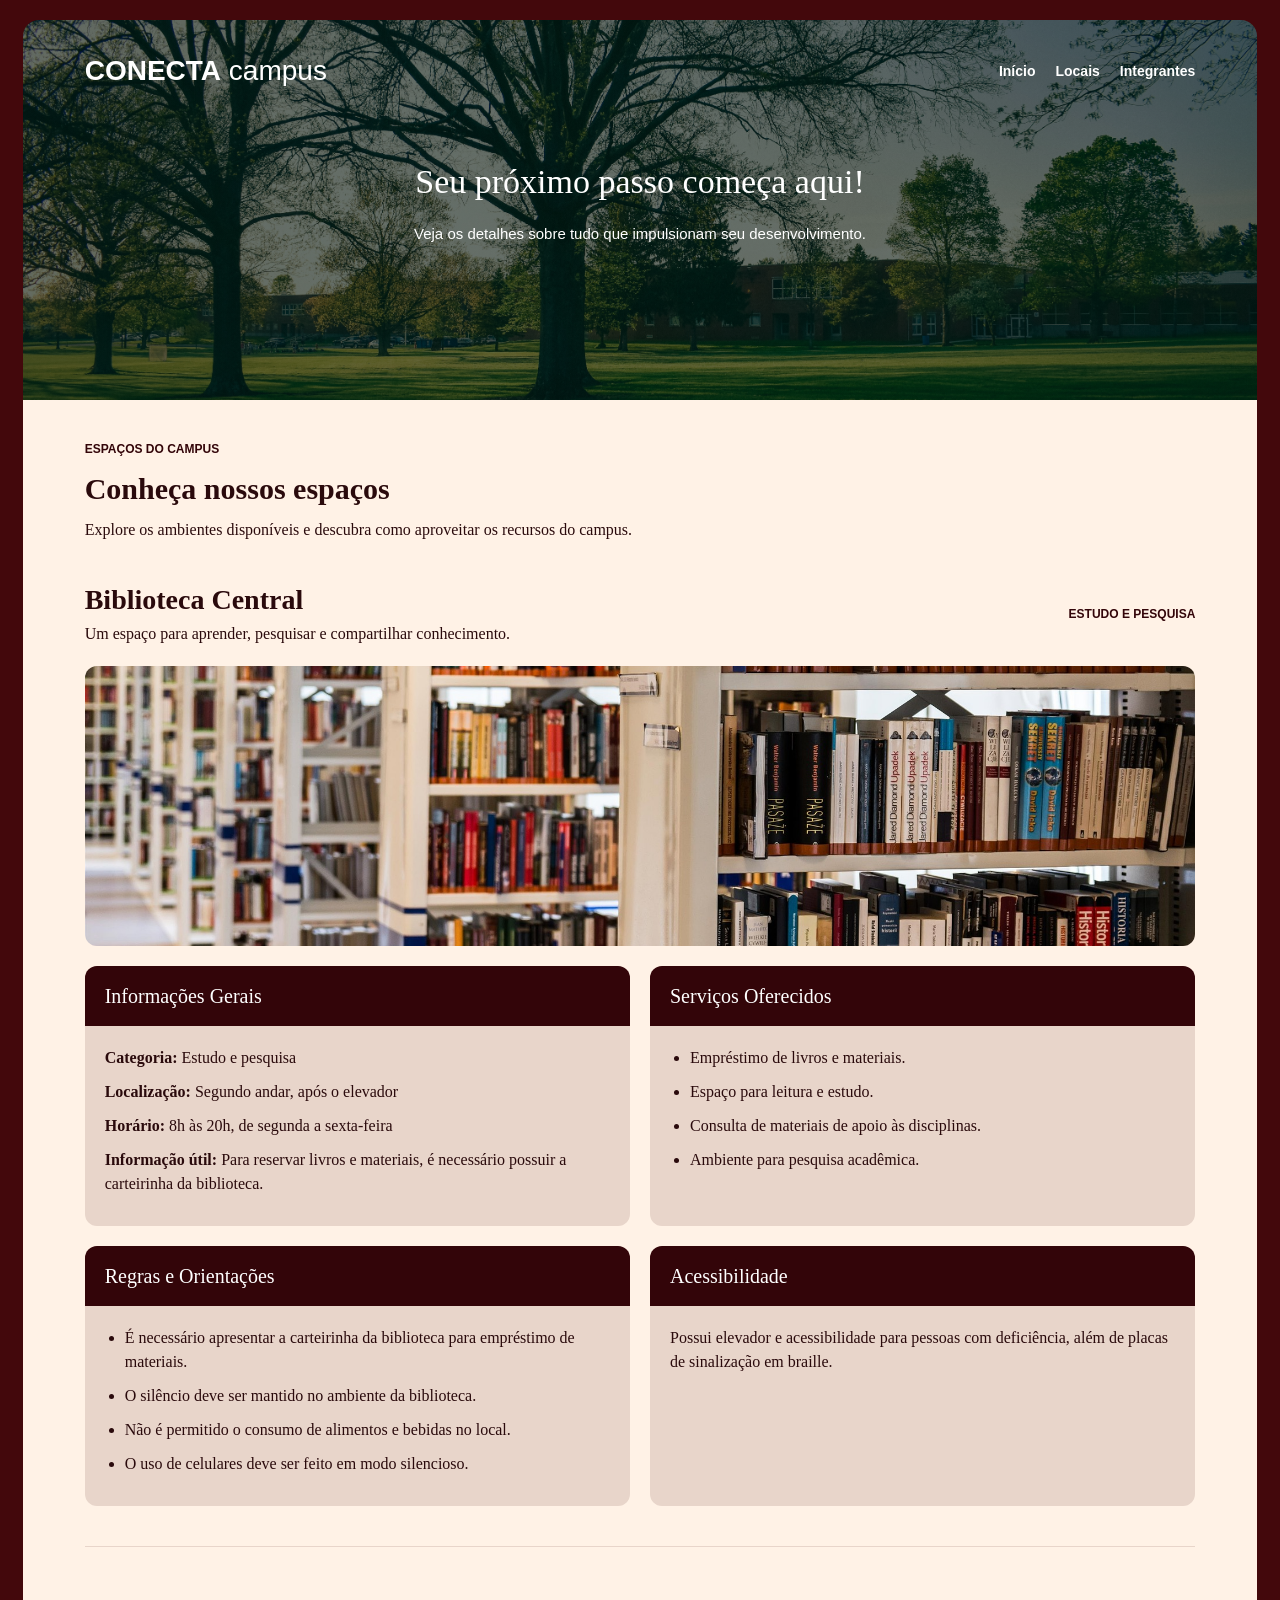
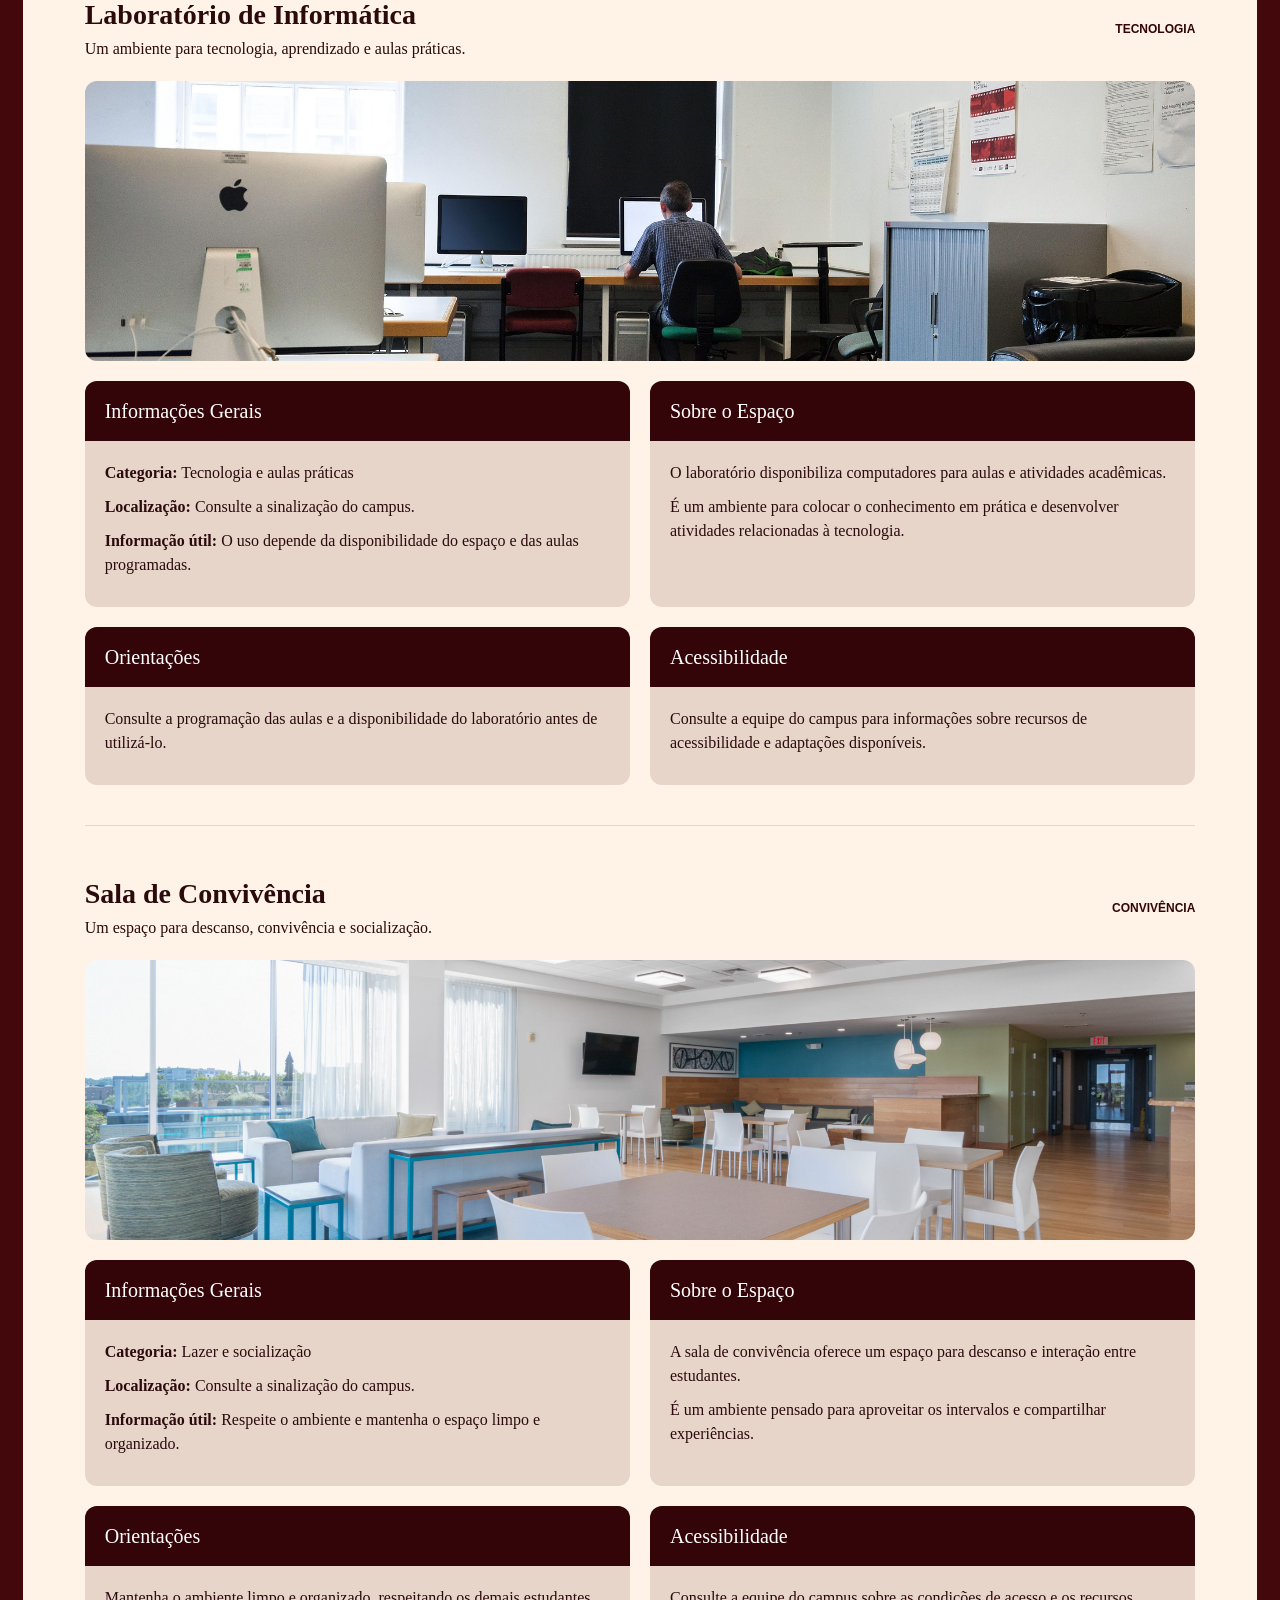
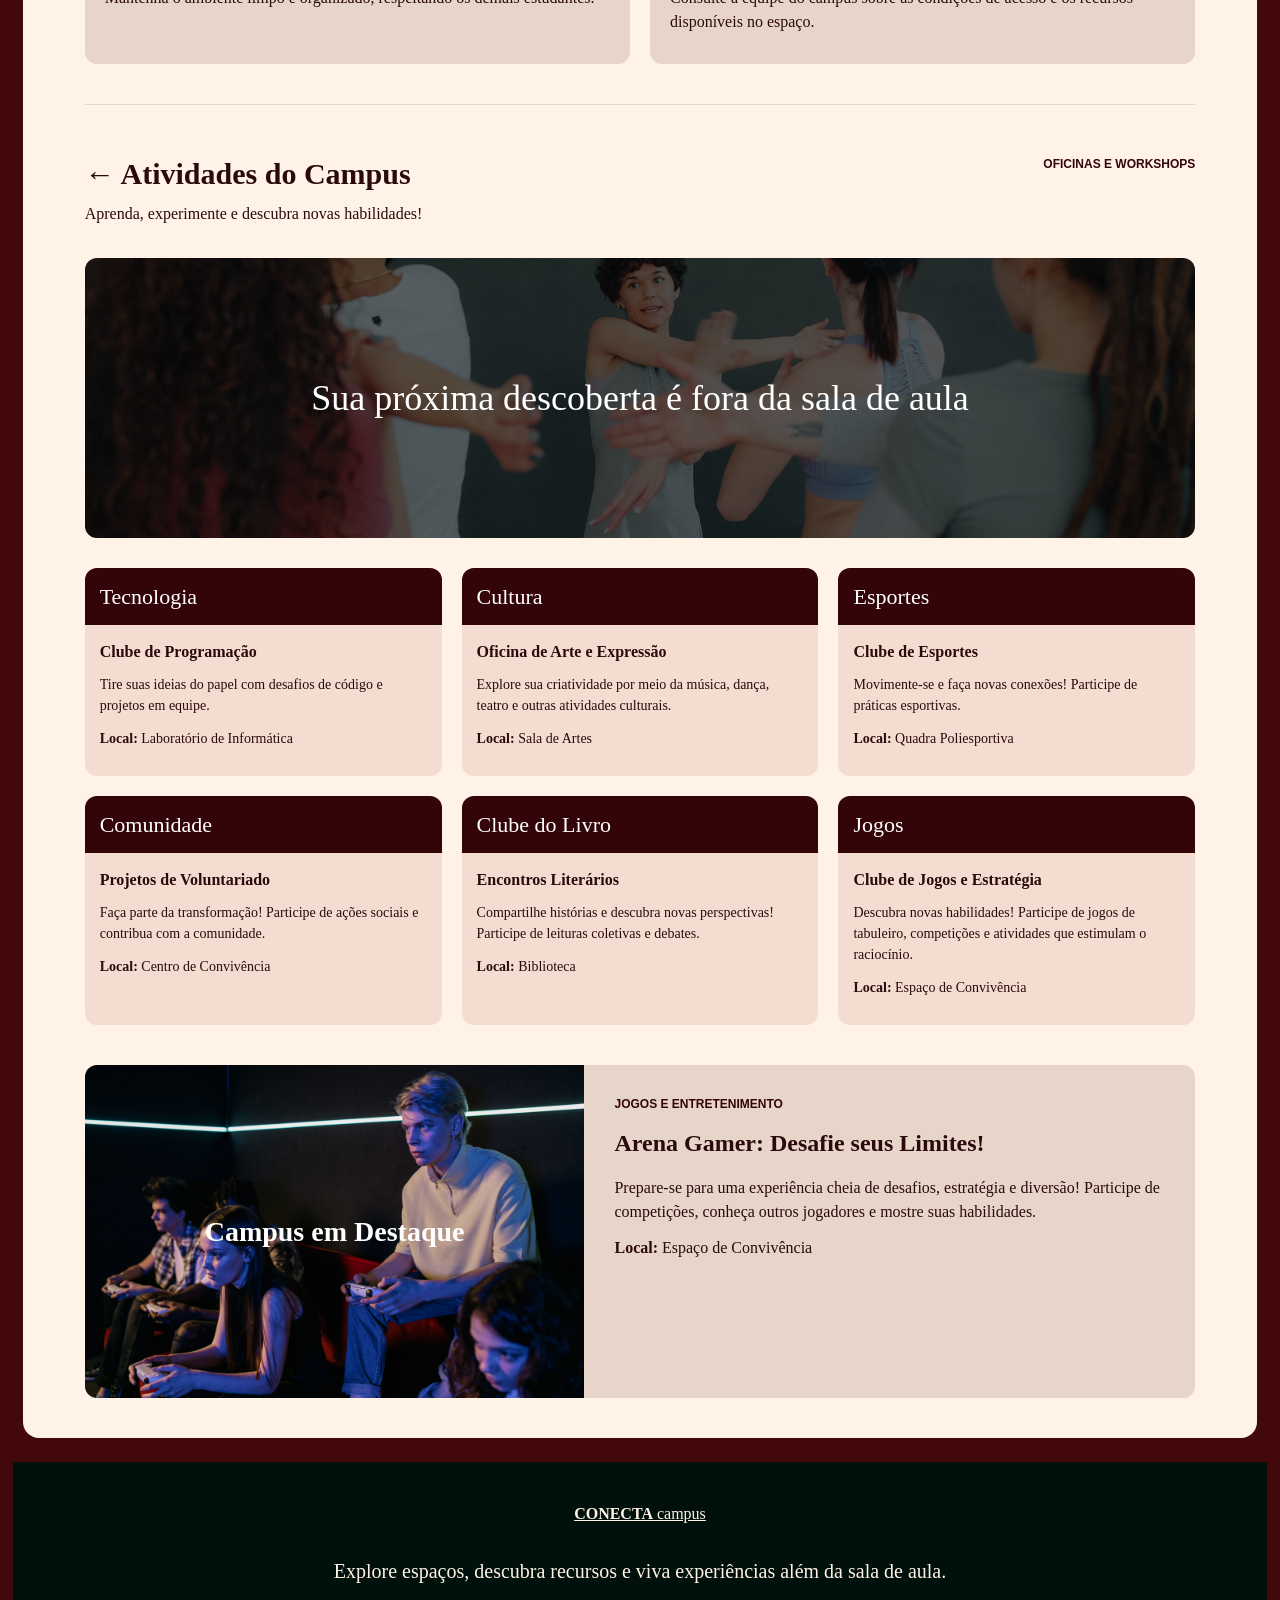
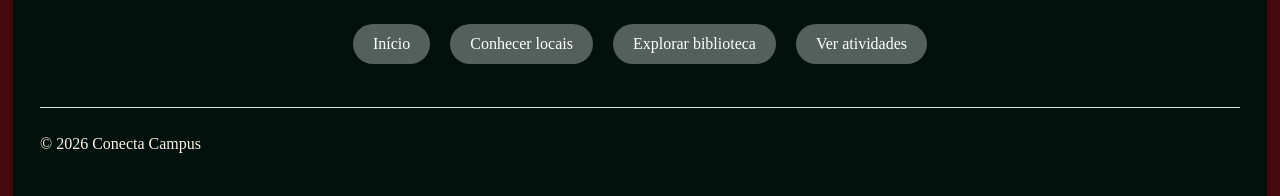
==== commit 9ac6354e: "refactor: reorganiza e padroniza o CSS compartilhado e revisa textos das paginas" ====
--- a/detalhes.html
+++ b/detalhes.html
@@ -30,16 +30,14 @@
                 <ul class="menu">
                     <li><a href="./index.html">Início</a></li>
                     <li><a href="./locais.html">Locais</a></li>
-                    <li><a href="./detalhes.html" aria-current="page">Detalhes</a></li>
                     <li><a href="./integrantes.html">Integrantes</a></li>
                 </ul>
             </nav>
         </div>
 
         <div class="chamada-detalhes">
-            <h1>Explore tudo o que seu campus tem a oferecer!</h1>
-            <p>
-                Seu próximo passo começa aqui! Conheça oportunidades
+            <h1>Seu próximo passo começa aqui!</h1>
+            <p>Veja os detalhes sobre tudo
                 que impulsionam seu desenvolvimento.
             </p>
         </div>
@@ -56,10 +54,6 @@
                 Explore os ambientes disponíveis e descubra como
                 aproveitar os recursos do campus.
             </p>
-
-            <a class="voltar-detalhes" href="./locais.html">
-                ← Voltar para locais
-            </a>
         </section>
 
         <!-- BIBLIOTECA CENTRAL -->
--- a/css/style.css
+++ b/css/style.css
@@ -35,16 +35,29 @@
    --fs-h2: 2.2rem;
    --fs-h1: 2.8rem;
 
+    --cor-primaria: #330509;
+    --cor-moldura: #4a0a0a;
+    --cor-fundo: #3B060A;
+    --cor-cartao: #e8d5ca;
+    --cor-rodape: #04120a;
+    --cor-texto: #2a0a0c;
+    --cor-clara: #ffffff;
+    --cor-foco: #ffb703;
+
 }
 
 html {
-  font-size: 62%;
+  font-size: 62.5%;
 }
 
 body {
   font-family: var(--fonte-texto);
   font-size: var(--fs-base);
   line-height: 1.5;
+  color: var(--cor-texto);
+  background-color: var(--cor-fundo);
+  padding: 20px 23px 0;
+  background-color: #43080c;
 }
 
 h1, h2, h3 {
@@ -58,22 +71,6 @@
 p { margin-bottom: 1.2rem; }
 
 /* CONFIGURAÇÕES GERAIS */
-:root {
-  --cor-primaria: #330509;
-  --cor-moldura: #4a0a0a;
-  --cor-fundo: #3B060A;
-  --cor-cartao: #e8d5ca;
-  --cor-rodape: #04120a;
-  --cor-texto: #2a0a0c;
-  --cor-clara: #ffffff;
-  --cor-foco: #ffb703;
-}
- 
-
-body {
-  color: var(--cor-texto);
-  background-color: var(--cor-fundo);
-}
 
 
 a {
@@ -107,6 +104,9 @@
 
 .linha {
   font-size: 0;
+  display: flex;
+  gap: 30px;
+  font-size: 16px;
 }
 
 .linha > * {
@@ -285,6 +285,7 @@
   border-radius: 1.6rem;
   color: var(--cor-clara);
   background-color: var(--cor-primaria);
+  padding: 30px;
 }
  
 .beneficios li {
@@ -322,6 +323,9 @@
   max-width: 30rem;
   margin: 1rem 0;
   border-radius: 1.6rem;
+  width: 100%;
+  max-width: 300px;
+  height: auto;
 }
  
 .legenda {
@@ -450,14 +454,6 @@
 }
 
 /* Estrutura das páginas */
-html {
-  font-size: 62.5%;
-}
-
-body {
-  padding: 20px 23px 0;
-  background-color: #43080c;
-}
 
 /* Conteúdo principal */
 body > main {
@@ -525,11 +521,6 @@
 }
 
 /* Colunas das seções */
-.linha {
-  display: flex;
-  gap: 30px;
-  font-size: 16px;
-}
 
 .linha > .coluna {
   width: 50%;
@@ -538,13 +529,40 @@
 }
 
 /* Apresentação do Conecta Campus */
-.sobre {
-  padding: 30px;
-}
+.fotos-campus {
+  display: flex;
+  justify-content: space-between;
+  padding-bottom: 50px;
+  margin-bottom: 50px;
+  border-bottom: 1px solid #dfd2c8;
+}
+
+.foto-campus {
+  width: 22%;
+  text-align: center;
+}
+
+.foto-campus h2 {
+  margin-bottom: 15px;
+  font-size: 22px;
+  font-weight: normal;
+  text-transform: uppercase;
+}
+
+.foto-campus img {
+  width: 100%;
+  height: 220px;
+  object-fit: cover;
+  border-radius: 12px;
+}
+
+/* Apresentação do Conecta Campus */
 
 .sobre h2 {
   font-size: 28px;
   font-weight: normal;
+  font-size: 28px;
+  font-weight: normal;
 }
 
 .coluna-beneficios {
@@ -559,13 +577,6 @@
 
 .beneficios p {
   font-size: 14px;
-}
-
-/* Imagem do campus */
-.espacos img {
-  width: 100%;
-  max-width: 300px;
-  height: auto;
 }
 
 /* Rodapé */
@@ -632,6 +643,85 @@
 
 /* INTRODUCAO */
 
+
+/* CABECALHO DA PAGINA LOCAIS */
+
+body > .cabecalho-locais {
+    min-height: 38rem;
+    padding: 3rem 5%;
+    background-image:
+        linear-gradient(#00110999, #00110999),
+        url("../img/campos_backgroud.jpg");
+    background-position: center;
+    background-size: cover;
+    background-repeat: no-repeat;
+}
+
+
+.chamada-locais {
+  max-width: 550px;
+  margin: 100px auto 0;
+  color: #ffffff;
+  text-align: center;
+}
+
+.chamada-locais h1 {
+  margin-bottom: 25px;
+  font-size: 38px;
+  font-weight: normal;
+  line-height: 1.3;
+}
+
+.chamada-locais p {
+  margin-bottom: 45px;
+  font-family: Arial, Helvetica, sans-serif;
+  font-size: 14px;
+  line-height: 1.3;
+}
+
+.cabecalho-locais .barra-locais {
+    display: flex;
+    justify-content: space-between;
+    align-items: center;
+    gap: 2rem;
+}
+
+.cabecalho-locais .titulo-campus {
+    font-family: var(--fonte-interface);
+    font-size: 2.8rem;
+    color: var(--cor-clara);
+    text-decoration: none;
+}
+
+.cabecalho-locais .navegacao-locais {
+    margin-left: auto;
+}
+
+.cabecalho-locais .menu {
+    display: flex;
+    justify-content: flex-end;
+    flex-wrap: wrap;
+    gap: 2rem;
+}
+
+.cabecalho-locais .menu li {
+    margin: 0;
+}
+
+.cabecalho-locais .chamada-locais {
+    max-width: 60rem;
+    margin: 7rem auto 2rem;
+    text-align: center;
+}
+
+.cabecalho-locais .chamada-locais h1 {
+    font-size: 3.4rem;
+    font-weight: normal;
+    color: var(--cor-clara);
+}
+
+
+
 .pagina-locais .titulo-pagina {
     margin-bottom: 3rem;
     text-align: center;
@@ -740,96 +830,337 @@
     text-decoration: underline;
 }
 
-.linha > .coluna {
-  width: 50%;
-  min-width: 0;
-  margin-bottom: 0;
-}
-
-/* Apresentação do Conecta Campus */
-.sobre {
-  padding: 30px;
-}
-
-.sobre h2 {
-  font-size: 28px;
-  font-weight: normal;
-}
-
-.coluna-beneficios {
-  border-left: 1px solid #ffffff;
-  padding-left: 30px;
-}
-
-/* Benefícios */
-.beneficios {
-  margin-top: 24px;
-}
-
-.beneficios p {
-  font-size: 14px;
-}
-
-/* Imagem do campus */
-.espacos img {
-  width: 100%;
-  max-width: 300px;
-  height: auto;
-}
-
-/* Rodapé */
-body > .rodape {
-  margin-left: -23px;
-  margin-right: -23px;
-  padding: 40px 23px;
-  background-color: #00110b;
-  color: #fff2e6;
-  text-align: center;
-}
-
-.rodape-container {
-  max-width: 1200px;
-  margin: 0 auto;
-}
-
-.rodape-descricao {
-  margin: 30px 0;
-  font-size: 20px;
-}
-
-/* Links do rodapé */
-.rodape-links {
-  margin: 0;
-  padding: 0;
-  list-style: none;
-}
-
-.rodape-links li {
-  display: inline-block;
-  margin: 8px;
-}
-
-.rodape-links a {
-  display: inline-block;
-  padding: 8px 20px;
-  border-radius: 30px;
-  background-color: #53605b;
-  color: #ffffff;
-  font-size: 16px;
-  text-decoration: none;
-}
-
-.rodape-links a:hover {
-  background-color: #6b7972;
-  text-decoration: none;
-}
-
-/* Linha e direitos autorais */
-.rodape .rodape-copyright {
-  margin-top: 35px;
-  margin-bottom: 0;
-  padding-top: 24px;
-  border-top: 1px solid #d7dfd9;
-  text-align: left;
-  font-size: 16px;
-}
+
+
+/* --------------------------------------------------------- */
+/* PAGINA DETALHES */
+
+/* CABECALHO */
+
+body > .cabecalho-detalhes {
+    min-height: 38rem;
+    padding: 3rem 5%;
+    background-image:
+        linear-gradient(#00110999, #00110999),
+        url("../img/campos_backgroud.jpg");
+    background-position: center;
+    background-size: cover;
+    background-repeat: no-repeat;
+}
+
+/* LOGO A ESQUERDA E MENU A DIREITA */
+
+.cabecalho-detalhes .barra-detalhes {
+    display: flex;
+    flex-direction: row;
+    justify-content: space-between;
+    align-items: center;
+    flex-wrap: wrap;
+    gap: 2rem;
+    width: 100%;
+    text-align: left;
+}
+
+.cabecalho-detalhes .titulo-campus {
+    font-family: var(--fonte-interface);
+    font-size: 2.8rem;
+    color: var(--cor-clara);
+    text-decoration: none;
+    white-space: nowrap;
+}
+
+.cabecalho-detalhes .navegacao-detalhes {
+    margin-left: auto;
+}
+
+.cabecalho-detalhes .navegacao-detalhes .menu {
+    display: flex;
+    justify-content: flex-end;
+    flex-wrap: wrap;
+    gap: 2rem;
+    margin: 0;
+    padding: 0;
+    list-style: none;
+}
+
+.cabecalho-detalhes .navegacao-detalhes .menu li {
+    margin: 0;
+}
+
+.cabecalho-detalhes .navegacao-detalhes .menu a {
+    font-family: var(--fonte-interface);
+    font-size: var(--fs-menu);
+    font-weight: bold;
+    color: var(--cor-clara);
+    text-decoration: none;
+}
+
+.cabecalho-detalhes .navegacao-detalhes .menu a:hover,
+.cabecalho-detalhes .navegacao-detalhes .menu a:focus-visible,
+.cabecalho-detalhes .navegacao-detalhes .menu a[aria-current="page"] {
+    text-decoration: underline;
+}
+
+/* TEXTO CENTRAL DO CABECALHO */
+
+.cabecalho-detalhes .chamada-detalhes {
+    max-width: 60rem;
+    margin: 7rem auto 2rem;
+    text-align: center;
+    color: var(--cor-clara);
+}
+
+.chamada-detalhes h1 {
+    margin-bottom: 2rem;
+    font-size: 3.4rem;
+    font-weight: normal;
+}
+
+.chamada-detalhes p {
+    font-family: var(--fonte-interface);
+    font-size: 1.5rem;
+}
+
+/* CONTEUDO PRINCIPAL */
+
+body > .pagina-detalhes {
+    width: 100%;
+    max-width: none;
+    margin: 0 auto 2.4rem;
+    padding: 4rem 5%;
+    border-radius: 0 0 1.6rem 1.6rem;
+    background-color: #fff2e6;
+    color: var(--cor-texto);
+}
+
+/* INTRODUCAO */
+
+.pagina-detalhes .introducao-detalhes {
+    margin-bottom: 4rem;
+}
+
+.pagina-detalhes .etiqueta-detalhes {
+    font-family: var(--fonte-interface);
+    font-size: var(--fs-pequeno);
+    font-weight: bold;
+    color: var(--cor-primaria);
+}
+
+.pagina-detalhes .introducao-detalhes h2 {
+    margin-bottom: 1rem;
+    font-size: 3rem;
+}
+
+.pagina-detalhes .voltar-detalhes {
+    display: inline-block;
+    margin-top: 1rem;
+    font-weight: bold;
+    color: var(--cor-primaria);
+}
+
+/* ESPACOS DO CAMPUS */
+
+.pagina-detalhes .espaco-detalhes {
+    margin-bottom: 5rem;
+    padding-bottom: 4rem;
+    border-bottom: 1px solid var(--cor-cartao);
+}
+
+.pagina-detalhes .cabecalho-espaco {
+    display: flex;
+    justify-content: space-between;
+    align-items: center;
+    flex-wrap: wrap;
+    gap: 1rem;
+    margin-bottom: 2rem;
+}
+
+.pagina-detalhes .cabecalho-espaco h2 {
+    margin-bottom: 0.5rem;
+    font-size: 2.8rem;
+}
+
+.pagina-detalhes .cabecalho-espaco p {
+    margin-bottom: 0;
+}
+
+.pagina-detalhes .categoria-espaco {
+    font-family: var(--fonte-interface);
+    font-size: var(--fs-pequeno);
+    font-weight: bold;
+    color: var(--cor-primaria);
+}
+
+/* IMAGENS DOS ESPACOS */
+
+.pagina-detalhes .imagem-espaco {
+    width: 100%;
+    height: 28rem;
+    margin-bottom: 2rem;
+    border-radius: 1.2rem;
+    object-fit: cover;
+}
+
+/* CARTOES DE INFORMACOES */
+
+.pagina-detalhes .informacoes-espaco {
+    display: grid;
+    grid-template-columns: repeat(2, minmax(0, 1fr));
+    gap: 2rem;
+}
+
+.pagina-detalhes .cartao-detalhes {
+    overflow: hidden;
+    border-radius: 1.2rem;
+    background-color: var(--cor-cartao);
+}
+
+.pagina-detalhes .cartao-detalhes h3 {
+    margin: 0;
+    padding: 1.5rem 2rem;
+    font-size: 2rem;
+    font-weight: normal;
+    color: var(--cor-clara);
+    background-color: var(--cor-primaria);
+}
+
+.pagina-detalhes .cartao-conteudo {
+    padding: 2rem;
+}
+
+.pagina-detalhes .cartao-conteudo p {
+    margin-bottom: 1rem;
+}
+
+.pagina-detalhes .cartao-conteudo ul {
+    padding-left: 2rem;
+    list-style: disc;
+}
+
+.pagina-detalhes .cartao-conteudo li {
+    margin-bottom: 1rem;
+}
+
+/* ATIVIDADES DO CAMPUS */
+
+.pagina-detalhes .atividades-campus {
+    margin-top: 5rem;
+}
+
+.pagina-detalhes .cabecalho-atividades {
+    display: flex;
+    justify-content: space-between;
+    align-items: flex-start;
+    flex-wrap: wrap;
+    gap: 1.5rem;
+    margin-bottom: 2rem;
+}
+
+.pagina-detalhes .cabecalho-atividades h2 {
+    margin-bottom: 1rem;
+    font-size: 3rem;
+}
+
+/* BANNER DE ATIVIDADES */
+
+.pagina-detalhes .banner-atividades {
+    display: flex;
+    align-items: center;
+    justify-content: center;
+    min-height: 28rem;
+    margin-bottom: 3rem;
+    padding: 3rem;
+    border-radius: 1.2rem;
+    text-align: center;
+    background-image:
+        linear-gradient(#00000088, #00000088),
+        url("../img/atividades.jpg");
+    background-position: center;
+    background-size: cover;
+    background-repeat: no-repeat;
+}
+
+.pagina-detalhes .banner-atividades h3 {
+    max-width: 75rem;
+    font-size: 3.6rem;
+    font-weight: normal;
+    color: var(--cor-clara);
+}
+
+/* CARTOES DE ATIVIDADES */
+
+.pagina-detalhes .grade-atividades {
+    display: grid;
+    grid-template-columns: repeat(3, minmax(0, 1fr));
+    gap: 2rem;
+    margin-bottom: 4rem;
+}
+
+.pagina-detalhes .atividade {
+    overflow: hidden;
+    border-radius: 1.2rem;
+    background-color: #f4ddd0;
+}
+
+.pagina-detalhes .atividade h3 {
+    margin: 0;
+    padding: 1.2rem 1.5rem;
+    font-size: 2.2rem;
+    font-weight: normal;
+    color: var(--cor-clara);
+    background-color: var(--cor-primaria);
+}
+
+.pagina-detalhes .atividade-conteudo {
+    padding: 1.5rem;
+}
+
+.pagina-detalhes .atividade-conteudo h4 {
+    margin-bottom: 1rem;
+    font-size: 1.6rem;
+}
+
+.pagina-detalhes .atividade-conteudo p {
+    font-size: 1.4rem;
+}
+
+/* ATIVIDADE EM DESTAQUE */
+
+.pagina-detalhes .atividade-destaque {
+    display: grid;
+    grid-template-columns: 45% minmax(0, 1fr);
+    overflow: hidden;
+    border-radius: 1.2rem;
+    background-color: var(--cor-cartao);
+}
+
+.pagina-detalhes .imagem-destaque {
+    position: relative;
+    min-height: 25rem;
+}
+
+.pagina-detalhes .imagem-destaque img {
+    width: 100%;
+    height: 100%;
+    object-fit: cover;
+}
+
+.pagina-detalhes .imagem-destaque h3 {
+    position: absolute;
+    top: 50%;
+    left: 50%;
+    width: 90%;
+    transform: translate(-50%, -50%);
+    text-align: center;
+    font-size: 2.8rem;
+    color: var(--cor-clara);
+}
+
+.pagina-detalhes .conteudo-destaque {
+    padding: 3rem;
+}
+
+.pagina-detalhes .conteudo-destaque h3 {
+    margin-bottom: 1.5rem;
+    font-size: 2.4rem;
+}
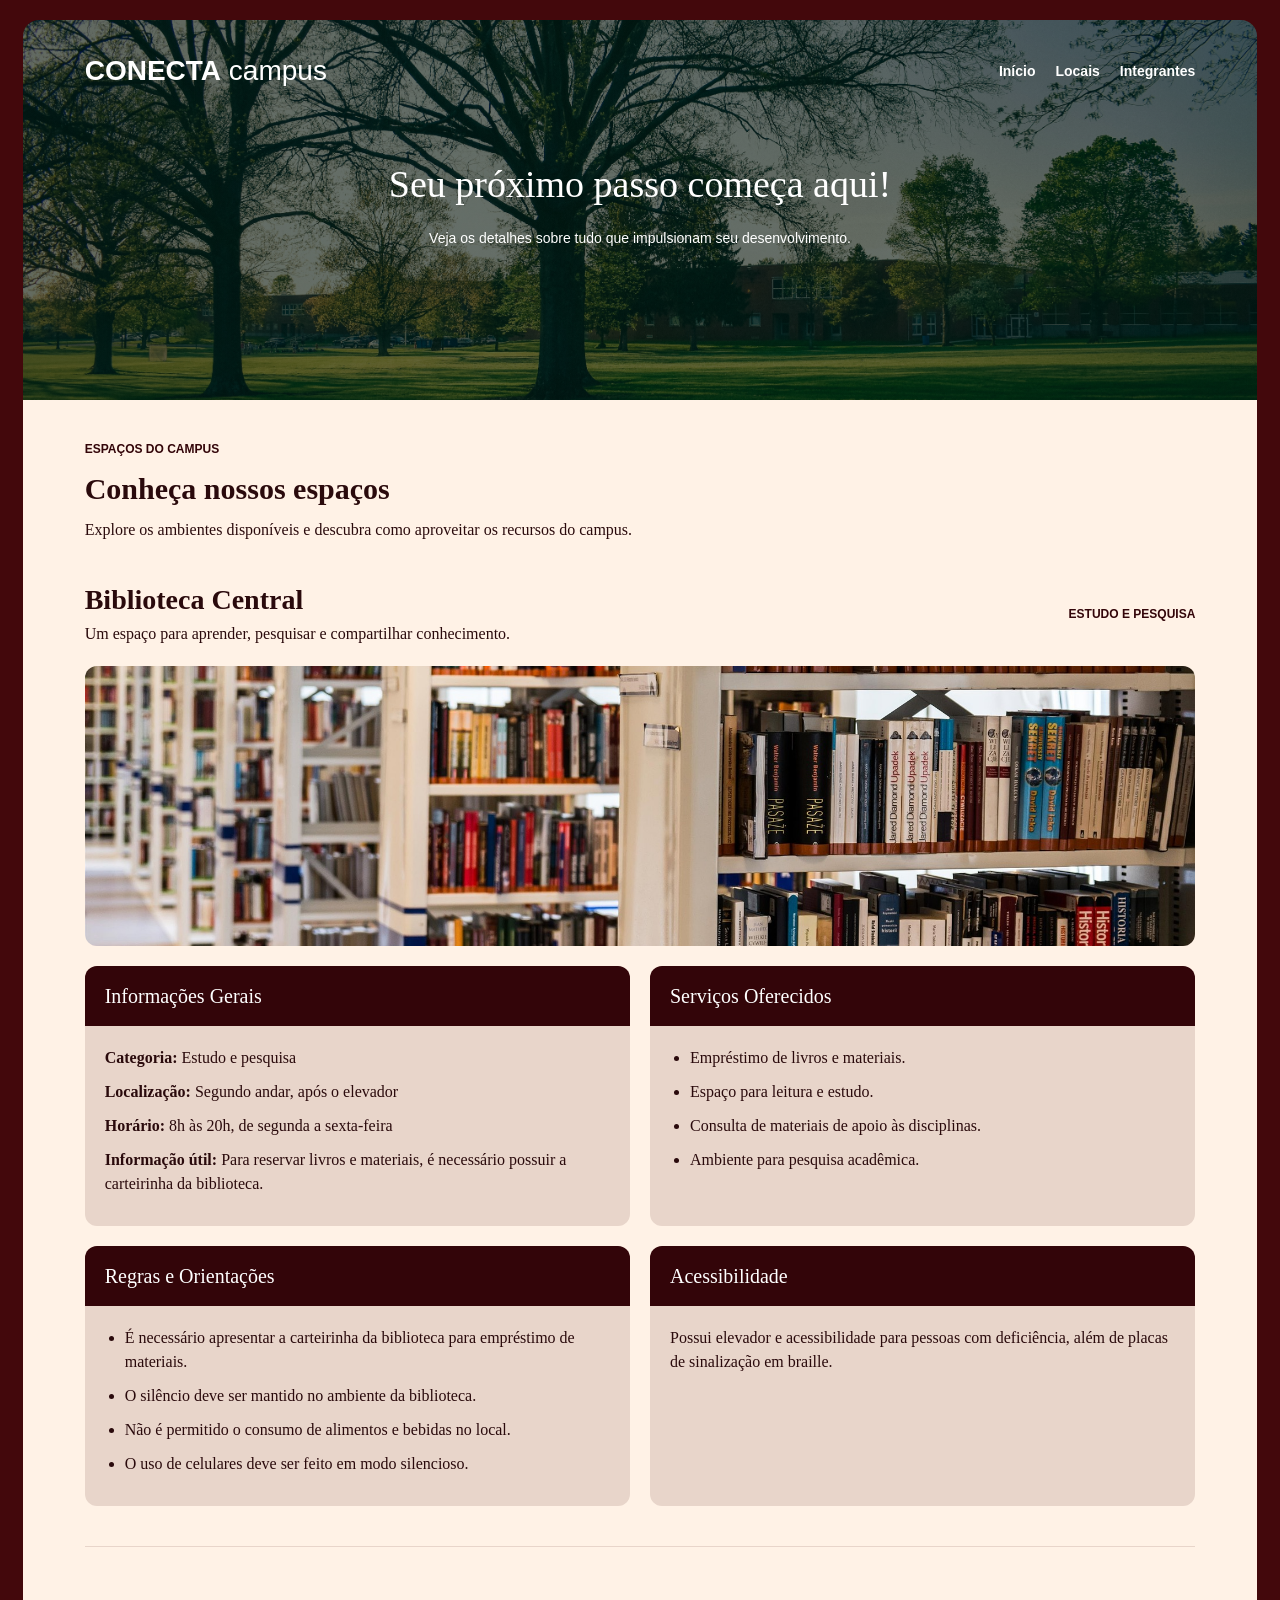
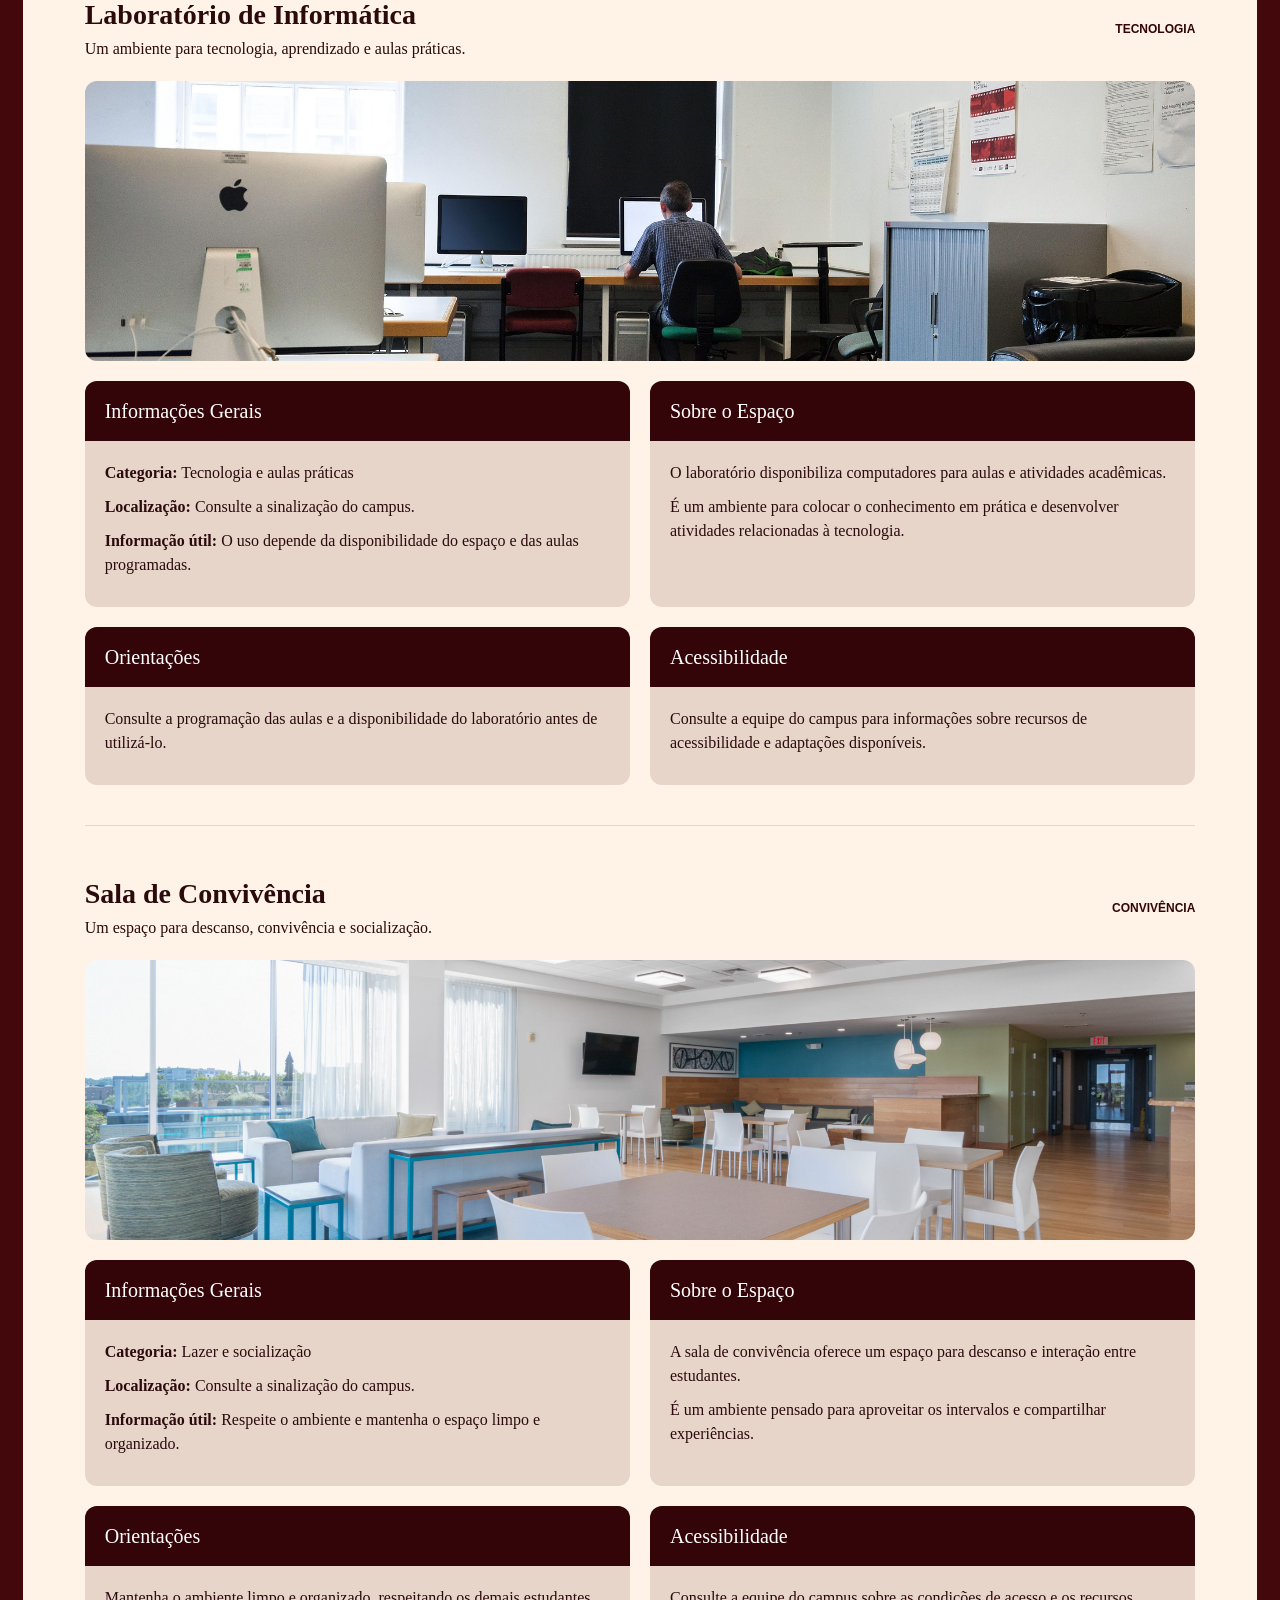
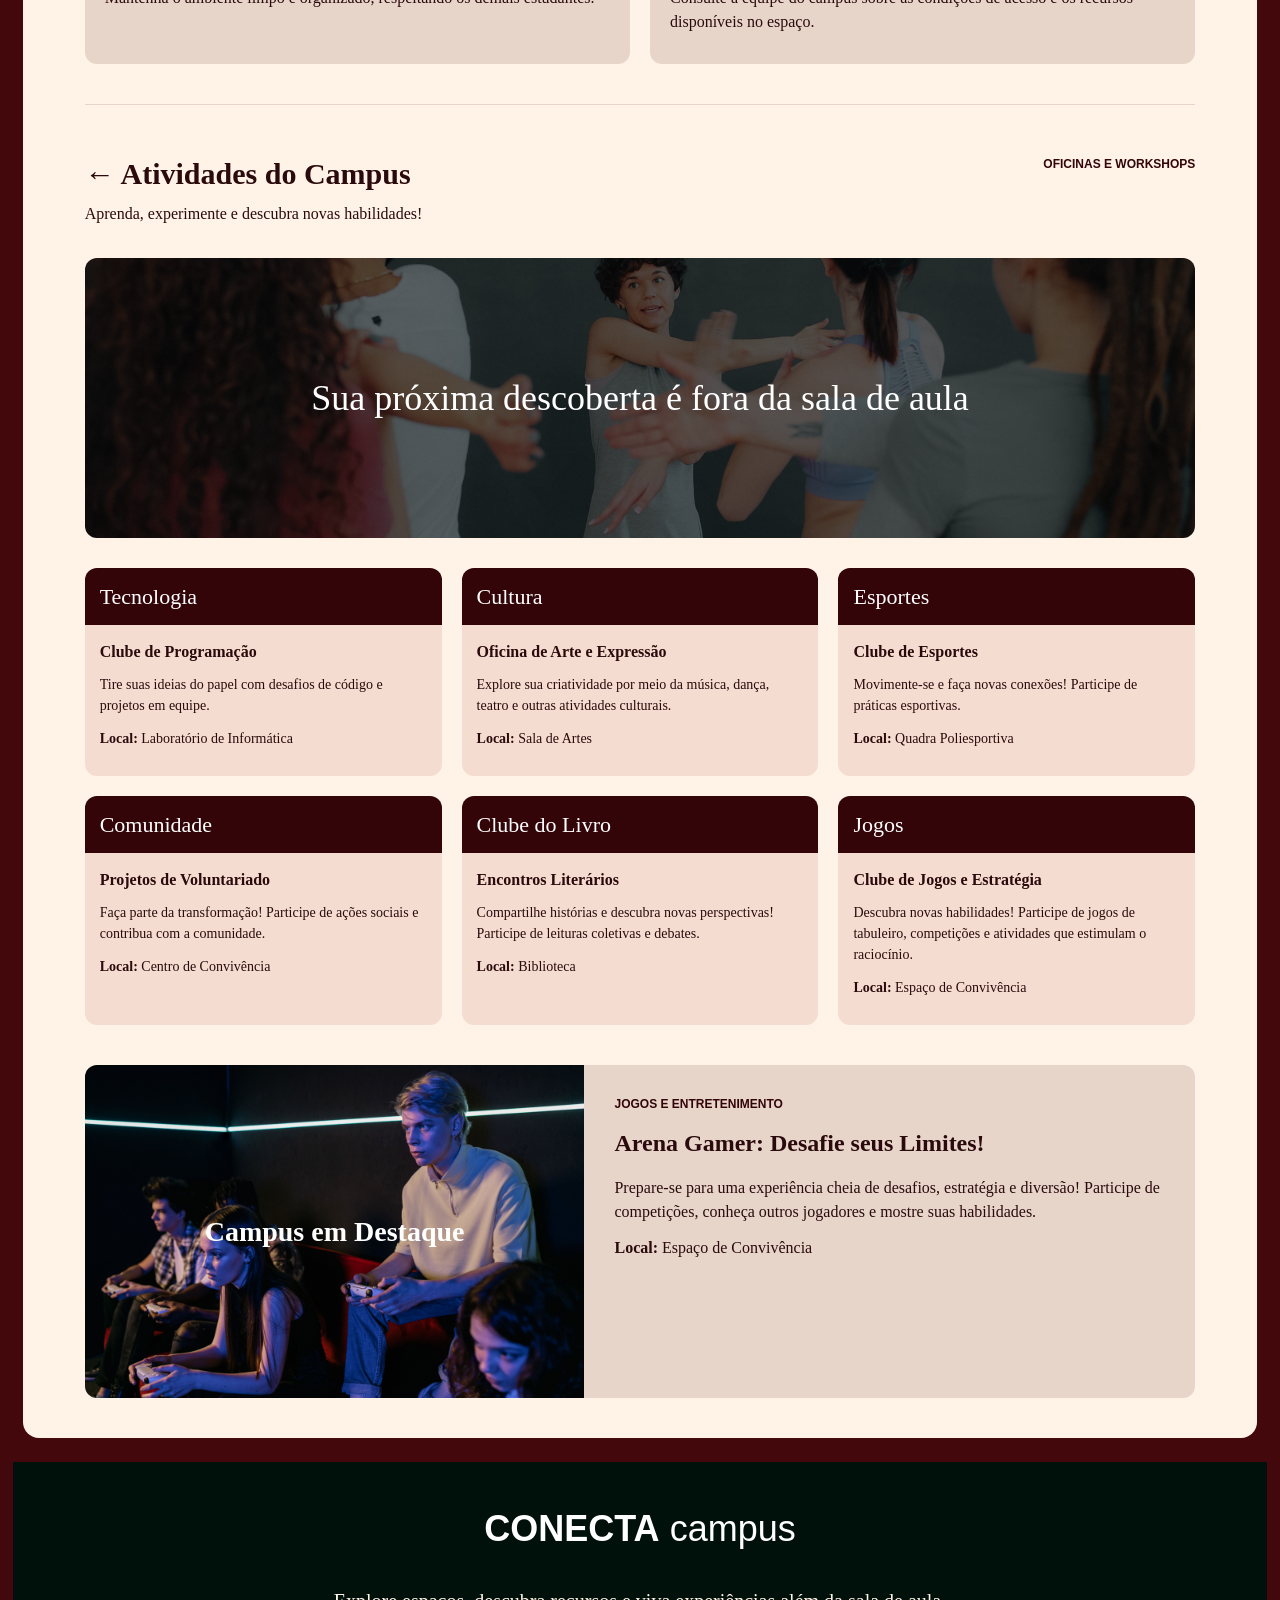
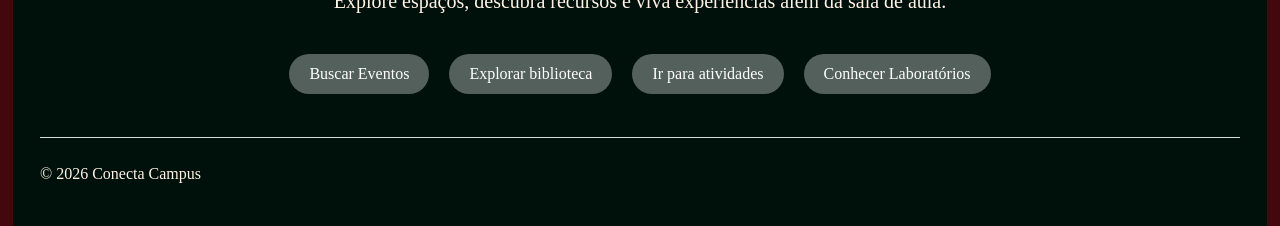
==== commit 28692821: "refactor: padroniza rodapes, titulos e fontes, corrige links e organiza CSS" ====
--- a/detalhes.html
+++ b/detalhes.html
@@ -366,31 +366,31 @@
     </main>
 
     <!-- RODAPE -->
-    <footer class="rodape">
-        <div class="rodape-container">
-
-            <a class="rodape-logo" href="./index.html">
-                <strong>CONECTA</strong>
-                <span>campus</span>
-            </a>
-
-            <p class="rodape-descricao">
-                Explore espaços, descubra recursos e viva experiências
-                além da sala de aula.
-            </p>
-
-            <nav aria-label="Links do rodapé">
-                <ul class="rodape-links">
-                    <li><a href="./index.html">Início</a></li>
-                    <li><a href="./locais.html">Conhecer locais</a></li>
-                    <li><a href="./detalhes.html#biblioteca">Explorar biblioteca</a></li>
-                    <li><a href="./detalhes.html#atividades">Ver atividades</a></li>
-                </ul>
-            </nav>
-
-            <p class="rodape-copyright">© 2026 Conecta Campus</p>
-        </div>
-    </footer>
+
+<footer class="rodape">
+    <div class="rodape-container">
+        <a class="titulo-campus">
+            <strong>CONECTA</strong>
+            <span>campus</span>
+        </a>
+
+        <p class="rodape-descricao">
+            Explore espaços, descubra recursos e viva experiências
+            além da sala de aula.
+        </p>
+
+        <nav aria-label="Links do rodapé">
+            <ul class="rodape-links">
+                <li><a href="./detalhes.html">Buscar Eventos</a></li>
+                <li><a href="./locais.html">Explorar biblioteca</a></li>
+                <li><a href="./detalhes.html">Ir para atividades</a></li>
+                <li><a href="./locais.html">Conhecer Laboratórios</a></li>
+            </ul>
+        </nav>
+
+        <p class="rodape-copyright">© 2026 Conecta Campus</p>
+    </div>
+</footer>
 
 </body>
 </html>
--- a/css/style.css
+++ b/css/style.css
@@ -199,7 +199,14 @@
   background-color: var(--cor-moldura);
 }
 
+
+/* --------------------------------------------------------------------------------------------------
+ */
+
+
+/* ESTILOS COMPARTILHADOS: logo e navegacao da Home, Locais e Detalhes. */
 /* MENU */
+
 .barra-home {
   display: flex;
   justify-content: space-between;
@@ -453,6 +460,8 @@
   background-color: #2a3d31;
 }
 
+/* ------------------------------------------------------------------------------------------- */
+/* ESTRUTURA COMPARTILHADA: estilos aplicados aos elementos diretos do body. */
 /* Estrutura das páginas */
 
 /* Conteúdo principal */
@@ -556,8 +565,6 @@
   border-radius: 12px;
 }
 
-/* Apresentação do Conecta Campus */
-
 .sobre h2 {
   font-size: 28px;
   font-weight: normal;
@@ -565,12 +572,12 @@
   font-weight: normal;
 }
 
+/* Benefícios */
 .coluna-beneficios {
   border-left: 1px solid #ffffff;
   padding-left: 30px;
 }
 
-/* Benefícios */
 .beneficios {
   margin-top: 24px;
 }
@@ -638,11 +645,10 @@
 
 
 
-/* --------------------------------------------------------- */
+
 /* PAGINA LOCAIS */
 
 /* INTRODUCAO */
-
 
 /* CABECALHO DA PAGINA LOCAIS */
 
@@ -657,7 +663,6 @@
     background-repeat: no-repeat;
 }
 
-
 .chamada-locais {
   max-width: 550px;
   margin: 100px auto 0;
@@ -707,20 +712,6 @@
 .cabecalho-locais .menu li {
     margin: 0;
 }
-
-.cabecalho-locais .chamada-locais {
-    max-width: 60rem;
-    margin: 7rem auto 2rem;
-    text-align: center;
-}
-
-.cabecalho-locais .chamada-locais h1 {
-    font-size: 3.4rem;
-    font-weight: normal;
-    color: var(--cor-clara);
-}
-
-
 
 .pagina-locais .titulo-pagina {
     margin-bottom: 3rem;
@@ -830,9 +821,8 @@
     text-decoration: underline;
 }
 
-
-
 /* --------------------------------------------------------- */
+
 /* PAGINA DETALHES */
 
 /* CABECALHO */
@@ -910,15 +900,17 @@
     color: var(--cor-clara);
 }
 
+/* AJUSTE 2: titulo de Detalhes no mesmo tamanho da Home (38px). */
 .chamada-detalhes h1 {
     margin-bottom: 2rem;
-    font-size: 3.4rem;
+    font-size: 3.8rem;
     font-weight: normal;
 }
 
+/* AJUSTE 3: subtitulo de Detalhes com o tamanho --fs-menu (14px). */
 .chamada-detalhes p {
     font-family: var(--fonte-interface);
-    font-size: 1.5rem;
+    font-size: var(--fs-menu);
 }
 
 /* CONTEUDO PRINCIPAL */
@@ -1163,4 +1155,4 @@
 .pagina-detalhes .conteudo-destaque h3 {
     margin-bottom: 1.5rem;
     font-size: 2.4rem;
-}+}
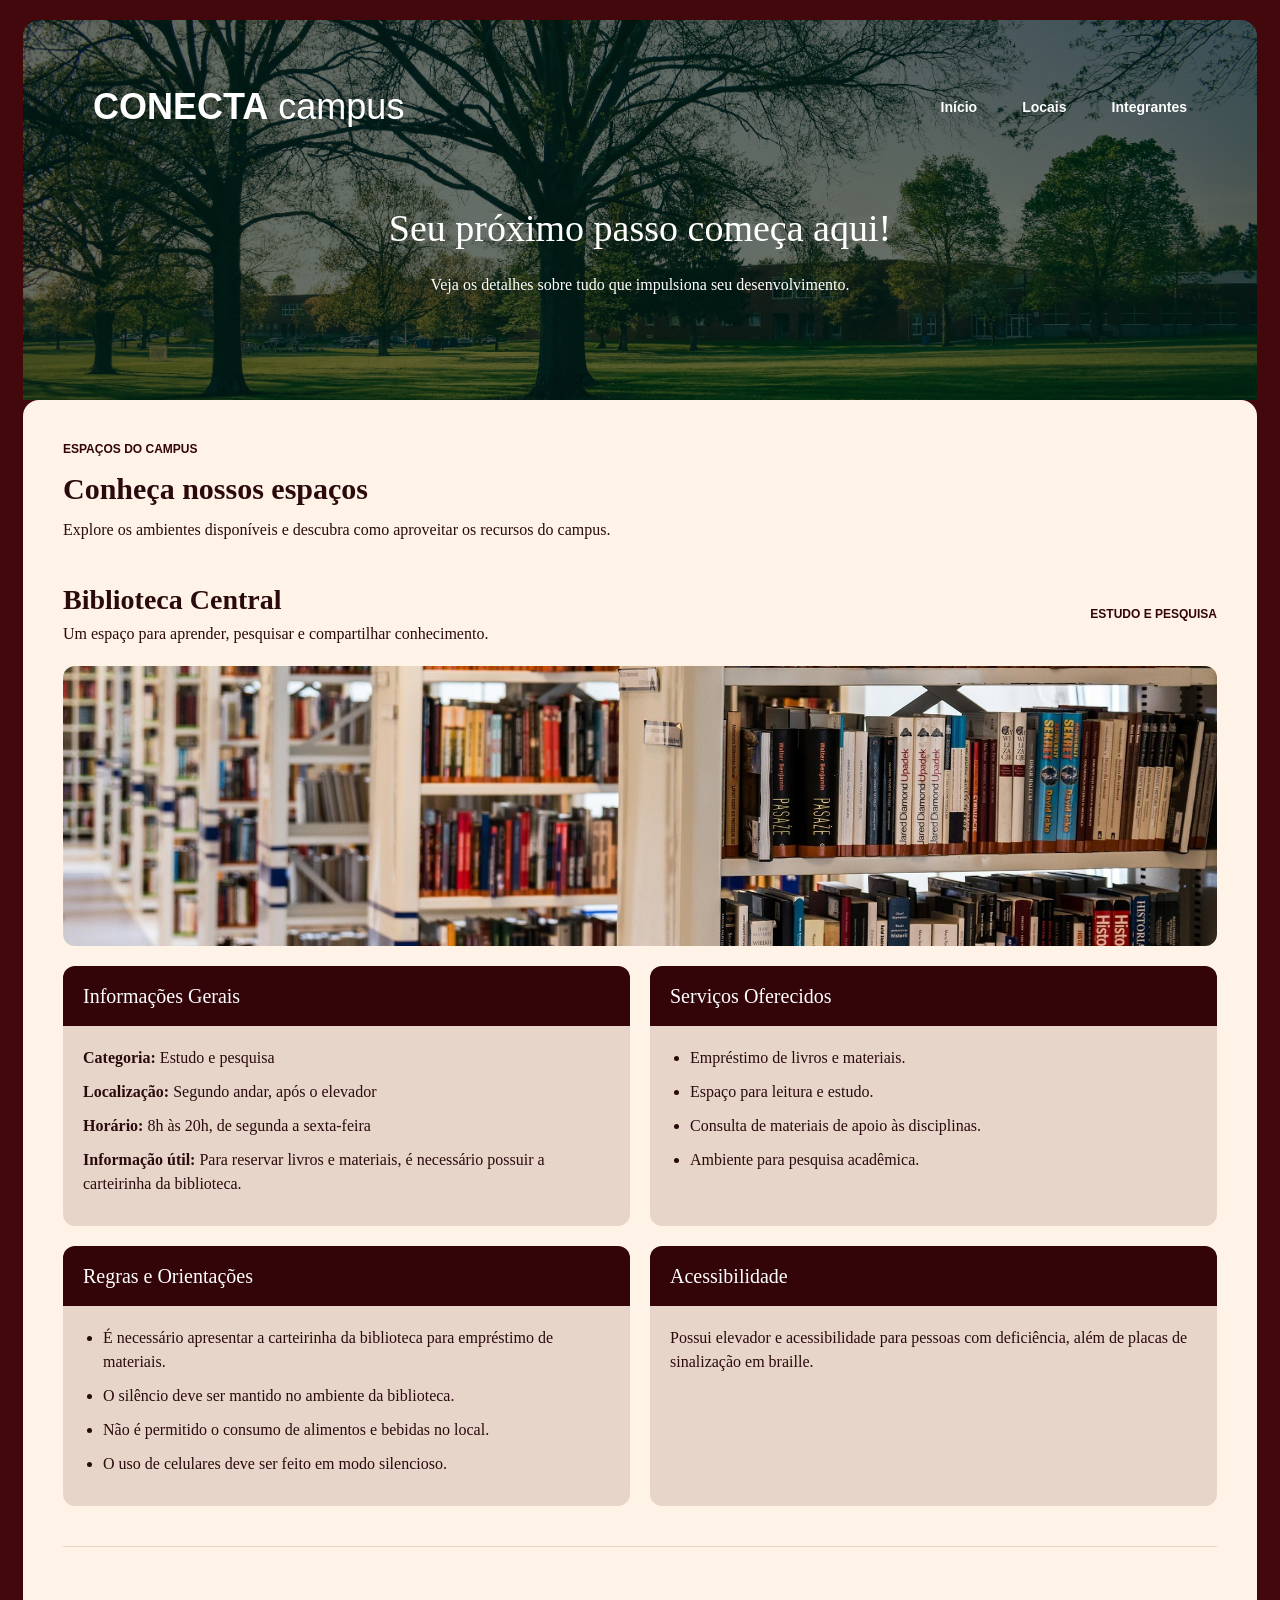
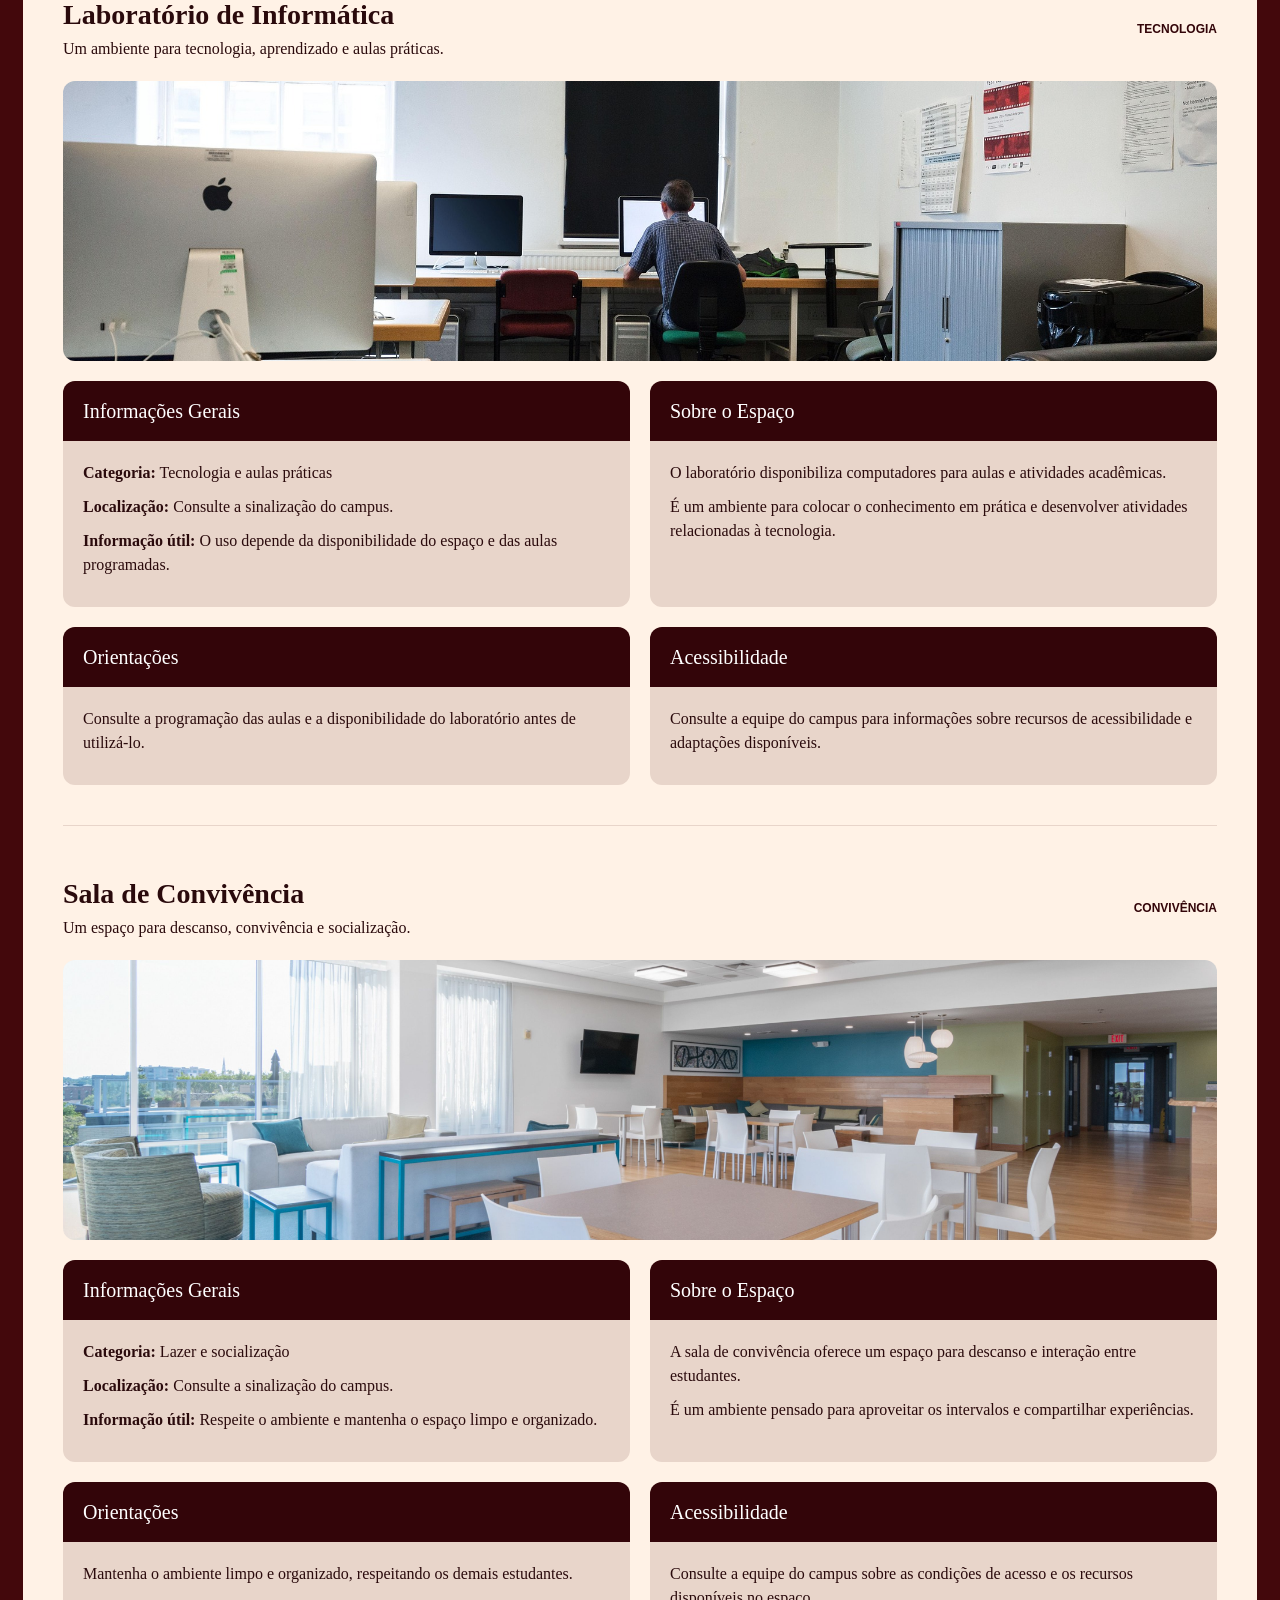
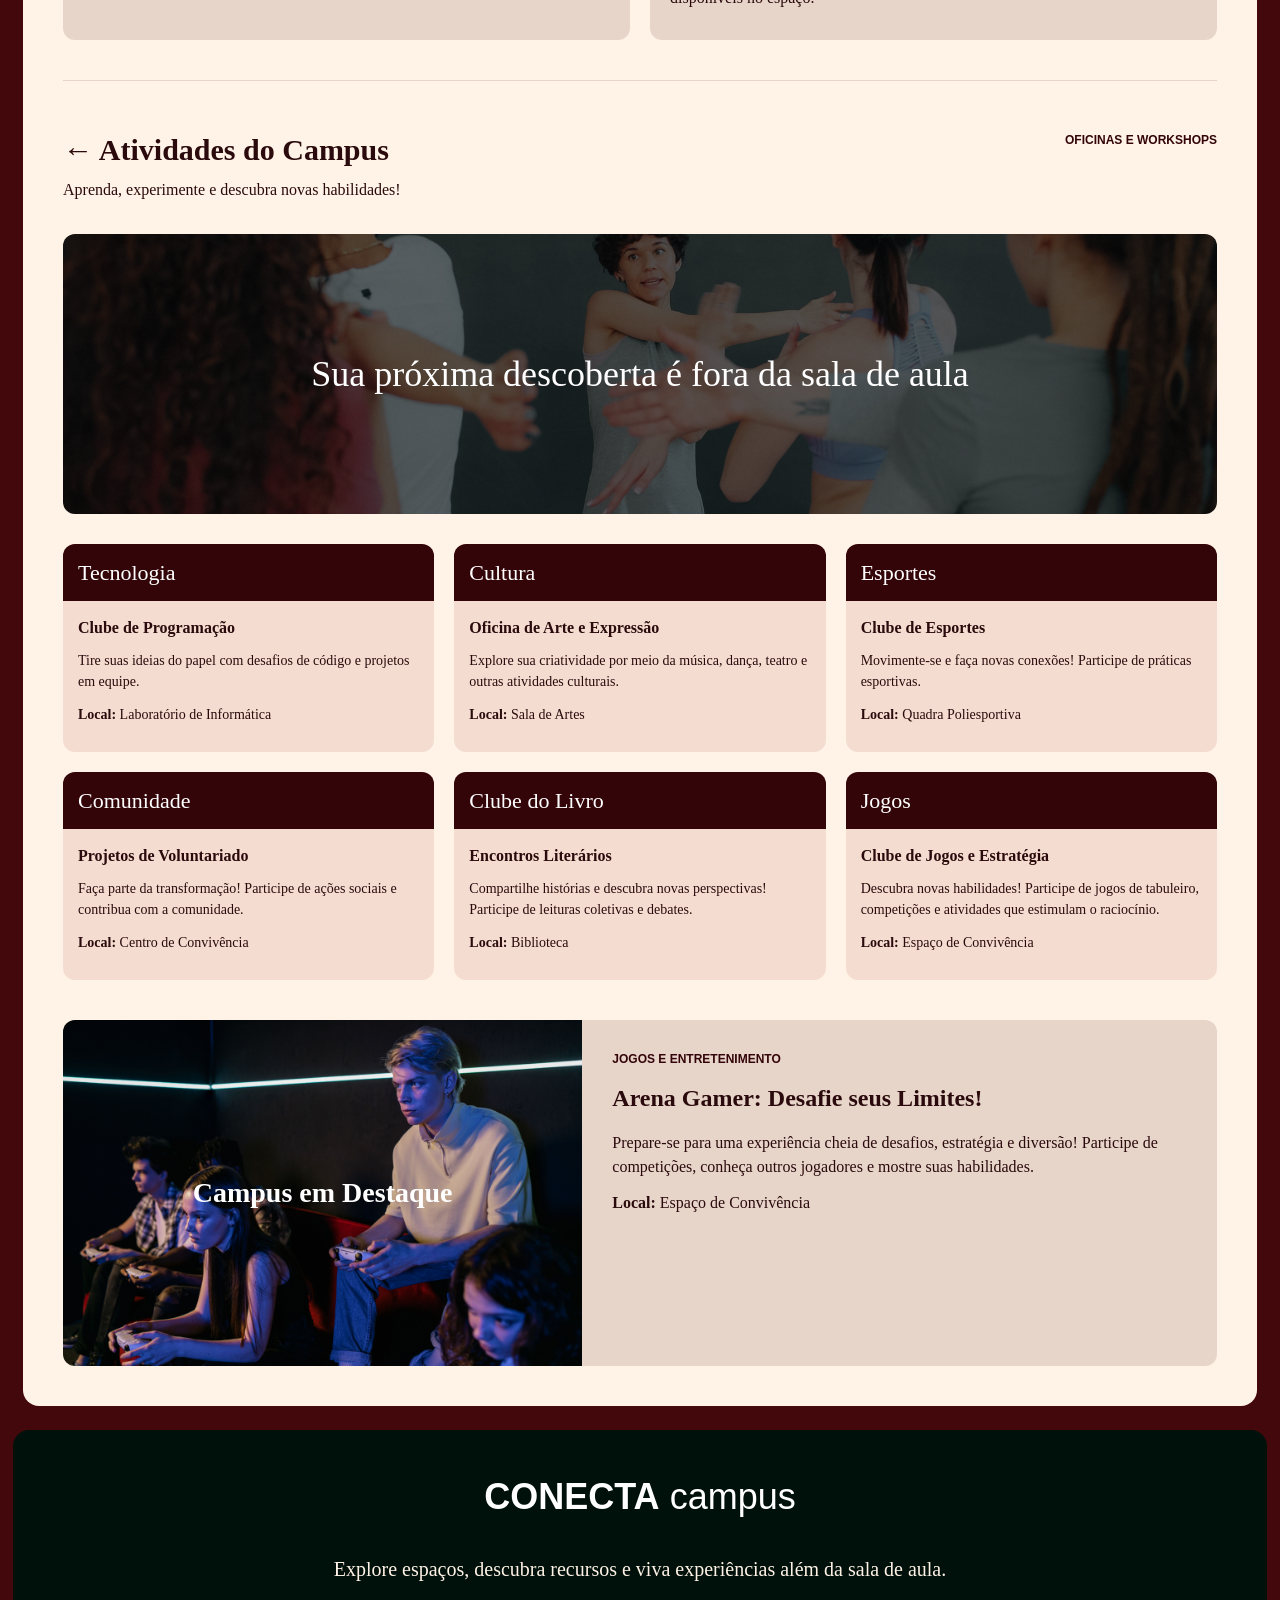
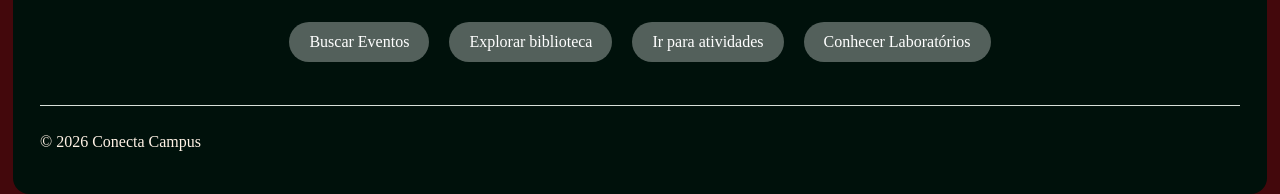
==== commit 97b875d9: "fix: padroniza espaçamentos dos menus, conteúdos e arredonda os rodapés" ====
--- a/detalhes.html
+++ b/detalhes.html
@@ -1,396 +1,406 @@
-
 <!--
 INTEGRANTES DO GRUPO
 RM575133-GABRIELLY MACARIO DE SOUZA RIBEIRO
-RM575122-MARIA LUIZA DE CASTRO
+RM575122-MARIA LUIZA DE CASTRO ANTUNES
 RM576940-RAYZA SALLES ALMEIDA DO NASCIMENTO
 RM574510-SOFIA BALIEIRO YAMANE CARO
 RM575845-TAIANE MIRELLA SANTOS DE ALCÂNTARA
 -->
 
-<!DOCTYPE html>
+<!doctype html>
 <html lang="pt-BR">
-<head>
-    <meta charset="UTF-8">
-    <meta name="viewport" content="width=device-width, initial-scale=1.0">
+  <head>
+    <meta charset="UTF-8" />
+    <meta name="viewport" content="width=device-width, initial-scale=1.0" />
     <title>Conecta Campus | Detalhes</title>
-    <link rel="stylesheet" href="./css/style.css">
-</head>
-
-<body>
-
+    <link rel="stylesheet" href="./css/style.css" />
+  </head>
+
+  <body>
     <!-- CABECALHO -->
     <header class="cabecalho cabecalho-detalhes">
-        <div class="barra-detalhes">
-            <a class="titulo-campus" href="./index.html">
-                <strong>CONECTA</strong> campus
-            </a>
-
-            <nav class="navegacao-detalhes" aria-label="Navegação principal">
-                <ul class="menu">
-                    <li><a href="./index.html">Início</a></li>
-                    <li><a href="./locais.html">Locais</a></li>
-                    <li><a href="./integrantes.html">Integrantes</a></li>
-                </ul>
-            </nav>
-        </div>
-
-        <div class="chamada-detalhes">
-            <h1>Seu próximo passo começa aqui!</h1>
-            <p>Veja os detalhes sobre tudo
-                que impulsionam seu desenvolvimento.
-            </p>
-        </div>
+      <div class="barra-detalhes">
+        <a class="titulo-campus" href="./index.html">
+          <strong>CONECTA</strong> campus
+        </a>
+
+        <nav class="navegacao-detalhes" aria-label="Navegação principal">
+          <ul class="menu">
+            <li><a href="./index.html">Início</a></li>
+            <li><a href="./locais.html">Locais</a></li>
+            <li><a href="./integrantes.html">Integrantes</a></li>
+          </ul>
+        </nav>
+      </div>
+
+      <div class="chamada-detalhes">
+        <h1>Seu próximo passo começa aqui!</h1>
+        <p>Veja os detalhes sobre tudo que impulsiona seu desenvolvimento.</p>
+      </div>
     </header>
 
     <!-- CONTEUDO PRINCIPAL -->
     <main class="pagina-detalhes">
-
-        <!-- APRESENTACAO -->
-        <section class="introducao-detalhes">
-            <p class="etiqueta-detalhes">ESPAÇOS DO CAMPUS</p>
-            <h2>Conheça nossos espaços</h2>
+      <!-- APRESENTACAO -->
+      <section class="introducao-detalhes">
+        <p class="etiqueta-detalhes">ESPAÇOS DO CAMPUS</p>
+        <h2>Conheça nossos espaços</h2>
+        <p>
+          Explore os ambientes disponíveis e descubra como aproveitar os
+          recursos do campus.
+        </p>
+      </section>
+
+      <!-- BIBLIOTECA CENTRAL -->
+      <section class="espaco-detalhes" id="biblioteca">
+        <div class="cabecalho-espaco">
+          <div>
+            <h2>Biblioteca Central</h2>
             <p>
-                Explore os ambientes disponíveis e descubra como
-                aproveitar os recursos do campus.
+              Um espaço para aprender, pesquisar e compartilhar conhecimento.
             </p>
-        </section>
-
-        <!-- BIBLIOTECA CENTRAL -->
-        <section class="espaco-detalhes" id="biblioteca">
-            <div class="cabecalho-espaco">
-                <div>
-                    <h2>Biblioteca Central</h2>
-                    <p>Um espaço para aprender, pesquisar e compartilhar conhecimento.</p>
-                </div>
-                <span class="categoria-espaco">ESTUDO E PESQUISA</span>
-            </div>
-
+          </div>
+          <span class="categoria-espaco">ESTUDO E PESQUISA</span>
+        </div>
+
+        <img
+          class="imagem-espaco"
+          src="./img/biblioteca.jpg"
+          alt="Interior da biblioteca com estantes de livros"
+        />
+
+        <div class="informacoes-espaco">
+          <article class="cartao-detalhes">
+            <h3>Informações Gerais</h3>
+            <div class="cartao-conteudo">
+              <p><strong>Categoria:</strong> Estudo e pesquisa</p>
+              <p>
+                <strong>Localização:</strong> Segundo andar, após o elevador
+              </p>
+              <p>
+                <strong>Horário:</strong> 8h às 20h, de segunda a sexta-feira
+              </p>
+              <p>
+                <strong>Informação útil:</strong> Para reservar livros e
+                materiais, é necessário possuir a carteirinha da biblioteca.
+              </p>
+            </div>
+          </article>
+
+          <article class="cartao-detalhes">
+            <h3>Serviços Oferecidos</h3>
+            <div class="cartao-conteudo">
+              <ul>
+                <li>Empréstimo de livros e materiais.</li>
+                <li>Espaço para leitura e estudo.</li>
+                <li>Consulta de materiais de apoio às disciplinas.</li>
+                <li>Ambiente para pesquisa acadêmica.</li>
+              </ul>
+            </div>
+          </article>
+
+          <article class="cartao-detalhes">
+            <h3>Regras e Orientações</h3>
+            <div class="cartao-conteudo">
+              <ul>
+                <li>
+                  É necessário apresentar a carteirinha da biblioteca para
+                  empréstimo de materiais.
+                </li>
+                <li>O silêncio deve ser mantido no ambiente da biblioteca.</li>
+                <li>
+                  Não é permitido o consumo de alimentos e bebidas no local.
+                </li>
+                <li>O uso de celulares deve ser feito em modo silencioso.</li>
+              </ul>
+            </div>
+          </article>
+
+          <article class="cartao-detalhes">
+            <h3>Acessibilidade</h3>
+            <div class="cartao-conteudo">
+              <p>
+                Possui elevador e acessibilidade para pessoas com deficiência,
+                além de placas de sinalização em braille.
+              </p>
+            </div>
+          </article>
+        </div>
+      </section>
+
+      <!-- LABORATORIO DE INFORMATICA -->
+      <section class="espaco-detalhes" id="laboratorio">
+        <div class="cabecalho-espaco">
+          <div>
+            <h2>Laboratório de Informática</h2>
+            <p>Um ambiente para tecnologia, aprendizado e aulas práticas.</p>
+          </div>
+          <span class="categoria-espaco">TECNOLOGIA</span>
+        </div>
+
+        <img
+          class="imagem-espaco"
+          src="./img/laboratório_de_informática.jpg"
+          alt="Laboratório de informática com computadores"
+        />
+
+        <div class="informacoes-espaco">
+          <article class="cartao-detalhes">
+            <h3>Informações Gerais</h3>
+            <div class="cartao-conteudo">
+              <p><strong>Categoria:</strong> Tecnologia e aulas práticas</p>
+              <p>
+                <strong>Localização:</strong> Consulte a sinalização do campus.
+              </p>
+              <p>
+                <strong>Informação útil:</strong> O uso depende da
+                disponibilidade do espaço e das aulas programadas.
+              </p>
+            </div>
+          </article>
+
+          <article class="cartao-detalhes">
+            <h3>Sobre o Espaço</h3>
+            <div class="cartao-conteudo">
+              <p>
+                O laboratório disponibiliza computadores para aulas e atividades
+                acadêmicas.
+              </p>
+              <p>
+                É um ambiente para colocar o conhecimento em prática e
+                desenvolver atividades relacionadas à tecnologia.
+              </p>
+            </div>
+          </article>
+
+          <article class="cartao-detalhes">
+            <h3>Orientações</h3>
+            <div class="cartao-conteudo">
+              <p>
+                Consulte a programação das aulas e a disponibilidade do
+                laboratório antes de utilizá-lo.
+              </p>
+            </div>
+          </article>
+
+          <article class="cartao-detalhes">
+            <h3>Acessibilidade</h3>
+            <div class="cartao-conteudo">
+              <p>
+                Consulte a equipe do campus para informações sobre recursos de
+                acessibilidade e adaptações disponíveis.
+              </p>
+            </div>
+          </article>
+        </div>
+      </section>
+
+      <!-- SALA DE CONVIVENCIA -->
+      <section class="espaco-detalhes" id="sala-convivencia">
+        <div class="cabecalho-espaco">
+          <div>
+            <h2>Sala de Convivência</h2>
+            <p>Um espaço para descanso, convivência e socialização.</p>
+          </div>
+          <span class="categoria-espaco">CONVIVÊNCIA</span>
+        </div>
+
+        <img
+          class="imagem-espaco"
+          src="./img/sala_de_convivencia.jpg"
+          alt="Sala de convivência com mesas e cadeiras"
+        />
+
+        <div class="informacoes-espaco">
+          <article class="cartao-detalhes">
+            <h3>Informações Gerais</h3>
+            <div class="cartao-conteudo">
+              <p><strong>Categoria:</strong> Lazer e socialização</p>
+              <p>
+                <strong>Localização:</strong> Consulte a sinalização do campus.
+              </p>
+              <p>
+                <strong>Informação útil:</strong> Respeite o ambiente e mantenha
+                o espaço limpo e organizado.
+              </p>
+            </div>
+          </article>
+
+          <article class="cartao-detalhes">
+            <h3>Sobre o Espaço</h3>
+            <div class="cartao-conteudo">
+              <p>
+                A sala de convivência oferece um espaço para descanso e
+                interação entre estudantes.
+              </p>
+              <p>
+                É um ambiente pensado para aproveitar os intervalos e
+                compartilhar experiências.
+              </p>
+            </div>
+          </article>
+
+          <article class="cartao-detalhes">
+            <h3>Orientações</h3>
+            <div class="cartao-conteudo">
+              <p>
+                Mantenha o ambiente limpo e organizado, respeitando os demais
+                estudantes.
+              </p>
+            </div>
+          </article>
+
+          <article class="cartao-detalhes">
+            <h3>Acessibilidade</h3>
+            <div class="cartao-conteudo">
+              <p>
+                Consulte a equipe do campus sobre as condições de acesso e os
+                recursos disponíveis no espaço.
+              </p>
+            </div>
+          </article>
+        </div>
+      </section>
+
+      <!-- ATIVIDADES DO CAMPUS -->
+      <section class="atividades-campus" id="atividades">
+        <div class="cabecalho-atividades">
+          <div>
+            <h2>← Atividades do Campus</h2>
+            <p>Aprenda, experimente e descubra novas habilidades!</p>
+          </div>
+          <span class="etiqueta-detalhes">OFICINAS E WORKSHOPS</span>
+        </div>
+
+        <!-- BANNER -->
+        <div class="banner-atividades">
+          <h3>Sua próxima descoberta é fora da sala de aula</h3>
+        </div>
+
+        <!-- CARTOES DE ATIVIDADES -->
+        <div class="grade-atividades">
+          <article class="atividade">
+            <h3>Tecnologia</h3>
+            <div class="atividade-conteudo">
+              <h4>Clube de Programação</h4>
+              <p>
+                Tire suas ideias do papel com desafios de código e projetos em
+                equipe.
+              </p>
+              <p><strong>Local:</strong> Laboratório de Informática</p>
+            </div>
+          </article>
+
+          <article class="atividade">
+            <h3>Cultura</h3>
+            <div class="atividade-conteudo">
+              <h4>Oficina de Arte e Expressão</h4>
+              <p>
+                Explore sua criatividade por meio da música, dança, teatro e
+                outras atividades culturais.
+              </p>
+              <p><strong>Local:</strong> Sala de Artes</p>
+            </div>
+          </article>
+
+          <article class="atividade">
+            <h3>Esportes</h3>
+            <div class="atividade-conteudo">
+              <h4>Clube de Esportes</h4>
+              <p>
+                Movimente-se e faça novas conexões! Participe de práticas
+                esportivas.
+              </p>
+              <p><strong>Local:</strong> Quadra Poliesportiva</p>
+            </div>
+          </article>
+
+          <article class="atividade">
+            <h3>Comunidade</h3>
+            <div class="atividade-conteudo">
+              <h4>Projetos de Voluntariado</h4>
+              <p>
+                Faça parte da transformação! Participe de ações sociais e
+                contribua com a comunidade.
+              </p>
+              <p><strong>Local:</strong> Centro de Convivência</p>
+            </div>
+          </article>
+
+          <article class="atividade">
+            <h3>Clube do Livro</h3>
+            <div class="atividade-conteudo">
+              <h4>Encontros Literários</h4>
+              <p>
+                Compartilhe histórias e descubra novas perspectivas! Participe
+                de leituras coletivas e debates.
+              </p>
+              <p><strong>Local:</strong> Biblioteca</p>
+            </div>
+          </article>
+
+          <article class="atividade">
+            <h3>Jogos</h3>
+            <div class="atividade-conteudo">
+              <h4>Clube de Jogos e Estratégia</h4>
+              <p>
+                Descubra novas habilidades! Participe de jogos de tabuleiro,
+                competições e atividades que estimulam o raciocínio.
+              </p>
+              <p><strong>Local:</strong> Espaço de Convivência</p>
+            </div>
+          </article>
+        </div>
+
+        <!-- DESTAQUE DO CAMPUS -->
+        <article class="atividade-destaque">
+          <div class="imagem-destaque">
             <img
-                class="imagem-espaco"
-                src="./img/biblioteca.jpg"
-                alt="Interior da biblioteca com estantes de livros">
-
-            <div class="informacoes-espaco">
-
-                <article class="cartao-detalhes">
-                    <h3>Informações Gerais</h3>
-                    <div class="cartao-conteudo">
-                        <p><strong>Categoria:</strong> Estudo e pesquisa</p>
-                        <p><strong>Localização:</strong> Segundo andar, após o elevador</p>
-                        <p><strong>Horário:</strong> 8h às 20h, de segunda a sexta-feira</p>
-                        <p><strong>Informação útil:</strong> Para reservar livros e materiais, é necessário possuir a carteirinha da biblioteca.</p>
-                    </div>
-                </article>
-
-                <article class="cartao-detalhes">
-                    <h3>Serviços Oferecidos</h3>
-                    <div class="cartao-conteudo">
-                        <ul>
-                            <li>Empréstimo de livros e materiais.</li>
-                            <li>Espaço para leitura e estudo.</li>
-                            <li>Consulta de materiais de apoio às disciplinas.</li>
-                            <li>Ambiente para pesquisa acadêmica.</li>
-                        </ul>
-                    </div>
-                </article>
-
-                <article class="cartao-detalhes">
-                    <h3>Regras e Orientações</h3>
-                    <div class="cartao-conteudo">
-                        <ul>
-                            <li>É necessário apresentar a carteirinha da biblioteca para empréstimo de materiais.</li>
-                            <li>O silêncio deve ser mantido no ambiente da biblioteca.</li>
-                            <li>Não é permitido o consumo de alimentos e bebidas no local.</li>
-                            <li>O uso de celulares deve ser feito em modo silencioso.</li>
-                        </ul>
-                    </div>
-                </article>
-
-                <article class="cartao-detalhes">
-                    <h3>Acessibilidade</h3>
-                    <div class="cartao-conteudo">
-                        <p>
-                            Possui elevador e acessibilidade para pessoas
-                            com deficiência, além de placas de sinalização em braille.
-                        </p>
-                    </div>
-                </article>
-
-            </div>
-        </section>
-
-        <!-- LABORATORIO DE INFORMATICA -->
-        <section class="espaco-detalhes" id="laboratorio">
-            <div class="cabecalho-espaco">
-                <div>
-                    <h2>Laboratório de Informática</h2>
-                    <p>Um ambiente para tecnologia, aprendizado e aulas práticas.</p>
-                </div>
-                <span class="categoria-espaco">TECNOLOGIA</span>
-            </div>
-
-            <img
-                class="imagem-espaco"
-                src="./img/laboratório_de_informática.jpg"
-                alt="Laboratório de informática com computadores">
-
-            <div class="informacoes-espaco">
-
-                <article class="cartao-detalhes">
-                    <h3>Informações Gerais</h3>
-                    <div class="cartao-conteudo">
-                        <p><strong>Categoria:</strong> Tecnologia e aulas práticas</p>
-                        <p><strong>Localização:</strong> Consulte a sinalização do campus.</p>
-                        <p><strong>Informação útil:</strong> O uso depende da disponibilidade do espaço e das aulas programadas.</p>
-                    </div>
-                </article>
-
-                <article class="cartao-detalhes">
-                    <h3>Sobre o Espaço</h3>
-                    <div class="cartao-conteudo">
-                        <p>
-                            O laboratório disponibiliza computadores
-                            para aulas e atividades acadêmicas.
-                        </p>
-                        <p>
-                            É um ambiente para colocar o conhecimento
-                            em prática e desenvolver atividades relacionadas
-                            à tecnologia.
-                        </p>
-                    </div>
-                </article>
-
-                <article class="cartao-detalhes">
-                    <h3>Orientações</h3>
-                    <div class="cartao-conteudo">
-                        <p>
-                            Consulte a programação das aulas e a disponibilidade
-                            do laboratório antes de utilizá-lo.
-                        </p>
-                    </div>
-                </article>
-
-                <article class="cartao-detalhes">
-                    <h3>Acessibilidade</h3>
-                    <div class="cartao-conteudo">
-                        <p>
-                            Consulte a equipe do campus para informações
-                            sobre recursos de acessibilidade e adaptações disponíveis.
-                        </p>
-                    </div>
-                </article>
-
-            </div>
-        </section>
-
-        <!-- SALA DE CONVIVENCIA -->
-        <section class="espaco-detalhes" id="sala-convivencia">
-            <div class="cabecalho-espaco">
-                <div>
-                    <h2>Sala de Convivência</h2>
-                    <p>Um espaço para descanso, convivência e socialização.</p>
-                </div>
-                <span class="categoria-espaco">CONVIVÊNCIA</span>
-            </div>
-
-            <img
-                class="imagem-espaco"
-                src="./img/sala_de_convivencia.jpg"
-                alt="Sala de convivência com mesas e cadeiras">
-
-            <div class="informacoes-espaco">
-
-                <article class="cartao-detalhes">
-                    <h3>Informações Gerais</h3>
-                    <div class="cartao-conteudo">
-                        <p><strong>Categoria:</strong> Lazer e socialização</p>
-                        <p><strong>Localização:</strong> Consulte a sinalização do campus.</p>
-                        <p><strong>Informação útil:</strong> Respeite o ambiente e mantenha o espaço limpo e organizado.</p>
-                    </div>
-                </article>
-
-                <article class="cartao-detalhes">
-                    <h3>Sobre o Espaço</h3>
-                    <div class="cartao-conteudo">
-                        <p>
-                            A sala de convivência oferece um espaço
-                            para descanso e interação entre estudantes.
-                        </p>
-                        <p>
-                            É um ambiente pensado para aproveitar
-                            os intervalos e compartilhar experiências.
-                        </p>
-                    </div>
-                </article>
-
-                <article class="cartao-detalhes">
-                    <h3>Orientações</h3>
-                    <div class="cartao-conteudo">
-                        <p>
-                            Mantenha o ambiente limpo e organizado,
-                            respeitando os demais estudantes.
-                        </p>
-                    </div>
-                </article>
-
-                <article class="cartao-detalhes">
-                    <h3>Acessibilidade</h3>
-                    <div class="cartao-conteudo">
-                        <p>
-                            Consulte a equipe do campus sobre as condições
-                            de acesso e os recursos disponíveis no espaço.
-                        </p>
-                    </div>
-                </article>
-
-            </div>
-        </section>
-
-        <!-- ATIVIDADES DO CAMPUS -->
-        <section class="atividades-campus" id="atividades">
-
-            <div class="cabecalho-atividades">
-                <div>
-                    <h2>← Atividades do Campus</h2>
-                    <p>Aprenda, experimente e descubra novas habilidades!</p>
-                </div>
-                <span class="etiqueta-detalhes">OFICINAS E WORKSHOPS</span>
-            </div>
-
-            <!-- BANNER -->
-            <div class="banner-atividades">
-                <h3>Sua próxima descoberta é fora da sala de aula</h3>
-            </div>
-
-            <!-- CARTOES DE ATIVIDADES -->
-            <div class="grade-atividades">
-
-                <article class="atividade">
-                    <h3>Tecnologia</h3>
-                    <div class="atividade-conteudo">
-                        <h4>Clube de Programação</h4>
-                        <p>
-                            Tire suas ideias do papel com desafios de código
-                            e projetos em equipe.
-                        </p>
-                        <p><strong>Local:</strong> Laboratório de Informática</p>
-                    </div>
-                </article>
-
-                <article class="atividade">
-                    <h3>Cultura</h3>
-                    <div class="atividade-conteudo">
-                        <h4>Oficina de Arte e Expressão</h4>
-                        <p>
-                            Explore sua criatividade por meio da música,
-                            dança, teatro e outras atividades culturais.
-                        </p>
-                        <p><strong>Local:</strong> Sala de Artes</p>
-                    </div>
-                </article>
-
-                <article class="atividade">
-                    <h3>Esportes</h3>
-                    <div class="atividade-conteudo">
-                        <h4>Clube de Esportes</h4>
-                        <p>
-                            Movimente-se e faça novas conexões!
-                            Participe de práticas esportivas.
-                        </p>
-                        <p><strong>Local:</strong> Quadra Poliesportiva</p>
-                    </div>
-                </article>
-
-                <article class="atividade">
-                    <h3>Comunidade</h3>
-                    <div class="atividade-conteudo">
-                        <h4>Projetos de Voluntariado</h4>
-                        <p>
-                            Faça parte da transformação! Participe de ações
-                            sociais e contribua com a comunidade.
-                        </p>
-                        <p><strong>Local:</strong> Centro de Convivência</p>
-                    </div>
-                </article>
-
-                <article class="atividade">
-                    <h3>Clube do Livro</h3>
-                    <div class="atividade-conteudo">
-                        <h4>Encontros Literários</h4>
-                        <p>
-                            Compartilhe histórias e descubra novas perspectivas!
-                            Participe de leituras coletivas e debates.
-                        </p>
-                        <p><strong>Local:</strong> Biblioteca</p>
-                    </div>
-                </article>
-
-                <article class="atividade">
-                    <h3>Jogos</h3>
-                    <div class="atividade-conteudo">
-                        <h4>Clube de Jogos e Estratégia</h4>
-                        <p>
-                            Descubra novas habilidades! Participe de jogos
-                            de tabuleiro, competições e atividades que estimulam
-                            o raciocínio.
-                        </p>
-                        <p><strong>Local:</strong> Espaço de Convivência</p>
-                    </div>
-                </article>
-
-            </div>
-
-            <!-- DESTAQUE DO CAMPUS -->
-            <article class="atividade-destaque">
-                <div class="imagem-destaque">
-                    <img
-                        src="./img/jogos.jpg"
-                        alt="Estudantes participando de jogos eletrônicos">
-                    <h3>Campus em Destaque</h3>
-                </div>
-
-                <div class="conteudo-destaque">
-                    <p class="etiqueta-detalhes">JOGOS E ENTRETENIMENTO</p>
-                    <h3>Arena Gamer: Desafie seus Limites!</h3>
-                    <p>
-                        Prepare-se para uma experiência cheia de desafios,
-                        estratégia e diversão! Participe de competições,
-                        conheça outros jogadores e mostre suas habilidades.
-                    </p>
-                    <p><strong>Local:</strong> Espaço de Convivência</p>
-                </div>
-            </article>
-
-        </section>
+              src="./img/jogos.jpg"
+              alt="Estudantes participando de jogos eletrônicos"
+            />
+            <h3>Campus em Destaque</h3>
+          </div>
+
+          <div class="conteudo-destaque">
+            <p class="etiqueta-detalhes">JOGOS E ENTRETENIMENTO</p>
+            <h3>Arena Gamer: Desafie seus Limites!</h3>
+            <p>
+              Prepare-se para uma experiência cheia de desafios, estratégia e
+              diversão! Participe de competições, conheça outros jogadores e
+              mostre suas habilidades.
+            </p>
+            <p><strong>Local:</strong> Espaço de Convivência</p>
+          </div>
+        </article>
+      </section>
     </main>
 
     <!-- RODAPE -->
 
-<footer class="rodape">
-    <div class="rodape-container">
+    <footer class="rodape">
+      <div class="rodape-container">
         <a class="titulo-campus">
-            <strong>CONECTA</strong>
-            <span>campus</span>
+          <strong>CONECTA</strong>
+          <span>campus</span>
         </a>
 
         <p class="rodape-descricao">
-            Explore espaços, descubra recursos e viva experiências
-            além da sala de aula.
+          Explore espaços, descubra recursos e viva experiências além da sala de
+          aula.
         </p>
 
         <nav aria-label="Links do rodapé">
-            <ul class="rodape-links">
-                <li><a href="./detalhes.html">Buscar Eventos</a></li>
-                <li><a href="./locais.html">Explorar biblioteca</a></li>
-                <li><a href="./detalhes.html">Ir para atividades</a></li>
-                <li><a href="./locais.html">Conhecer Laboratórios</a></li>
-            </ul>
+          <ul class="rodape-links">
+            <li><a href="./detalhes.html">Buscar Eventos</a></li>
+            <li><a href="./locais.html">Explorar biblioteca</a></li>
+            <li><a href="./detalhes.html">Ir para atividades</a></li>
+            <li><a href="./locais.html">Conhecer Laboratórios</a></li>
+          </ul>
         </nav>
 
         <p class="rodape-copyright">© 2026 Conecta Campus</p>
-    </div>
-</footer>
-
-</body>
+      </div>
+    </footer>
+  </body>
 </html>
--- a/css/style.css
+++ b/css/style.css
@@ -12,38 +12,36 @@
   box-sizing: border-box;
 }
 
-
 ul {
   list-style: none;
 }
- 
+
 img {
   display: block;
   max-width: 100%;
   height: auto;
 }
- 
+
 /* PADRONIZAÇÃO DE FONTES */
 :root {
-  --fonte-texto: Georgia, 'Times New Roman', Times, serif;
+  --fonte-texto: Georgia, "Times New Roman", Times, serif;
   --fonte-interface: Arial, Helvetica, sans-serif;
 
-   --fs-pequeno: 1.2rem;
-   --fs-menu: 1.4rem;
-   --fs-base: 1.6rem;
-   --fs-h3: 1.8rem;
-   --fs-h2: 2.2rem;
-   --fs-h1: 2.8rem;
-
-    --cor-primaria: #330509;
-    --cor-moldura: #4a0a0a;
-    --cor-fundo: #3B060A;
-    --cor-cartao: #e8d5ca;
-    --cor-rodape: #04120a;
-    --cor-texto: #2a0a0c;
-    --cor-clara: #ffffff;
-    --cor-foco: #ffb703;
-
+  --fs-pequeno: 1.2rem;
+  --fs-menu: 1.4rem;
+  --fs-base: 1.6rem;
+  --fs-h3: 1.8rem;
+  --fs-h2: 2.2rem;
+  --fs-h1: 2.8rem;
+
+  --cor-primaria: #330509;
+  --cor-moldura: #4a0a0a;
+  --cor-fundo: #3b060a;
+  --cor-cartao: #e8d5ca;
+  --cor-rodape: #04120a;
+  --cor-texto: #2a0a0c;
+  --cor-clara: #ffffff;
+  --cor-foco: #ffb703;
 }
 
 html {
@@ -55,28 +53,38 @@
   font-size: var(--fs-base);
   line-height: 1.5;
   color: var(--cor-texto);
-  background-color: var(--cor-fundo);
   padding: 20px 23px 0;
   background-color: #43080c;
 }
 
-h1, h2, h3 {
+h1,
+h2,
+h3 {
   font-family: var(--fonte-texto);
   font-weight: bold;
 }
 
-h1 { font-size: var(--fs-h1); line-height: 1.2; }
-h2 { font-size: var(--fs-h2); line-height: 1.25; margin-bottom: 1.2rem;}
-h3 { font-size: var(--fs-h3);} 
-p { margin-bottom: 1.2rem; }
+h1 {
+  font-size: var(--fs-h1);
+  line-height: 1.2;
+}
+h2 {
+  font-size: var(--fs-h2);
+  line-height: 1.25;
+  margin-bottom: 1.2rem;
+}
+h3 {
+  font-size: var(--fs-h3);
+}
+p {
+  margin-bottom: 1.2rem;
+}
 
 /* CONFIGURAÇÕES GERAIS */
-
 
 a {
   color: inherit;
 }
-
 
 a:hover {
   text-decoration: underline;
@@ -86,12 +94,6 @@
 summary:focus-visible {
   outline: 0.3rem solid var(--cor-foco);
   outline-offset: 0.2rem;
-}
-
-.container {
-  width: 92%;
-  max-width: 70rem;
-  margin: 0 auto;
 }
 
 .so-leitor {
@@ -103,7 +105,6 @@
 }
 
 .linha {
-  font-size: 0;
   display: flex;
   gap: 30px;
   font-size: 16px;
@@ -111,65 +112,11 @@
 
 .linha > * {
   font-size: var(--fs-base);
-  vertical-align: top;
 }
 
 /* CABEÇALHO */
-.moldura {
-  padding: 1rem;
-  background-color: var(--cor-moldura);
-}
-
 .cabecalho {
   color: var(--cor-clara);
-}
-
-.cabecalho-interno {
-  padding: 1.6rem 0;
-  background-color: var(--cor-primaria);
-}
-
-.hero {
-  padding: 2rem 0 3rem;
-  border-radius: 1.2rem;
-  text-align: center;
-  background:
-    linear-gradient(rgba(0, 0, 0, 0.45), rgba(0, 0, 0, 0.45)),
-    url("../img/campus.jpg") center / cover no-repeat;
-}
-
-.barra {
-  text-align: center;
-}
-
-.logo {
-  display: inline-block;
-  margin-bottom: 1rem;
-  font-family: var(--fonte-interface);
-  font-size: 2.4rem;
-  font-weight: bold;
-  text-decoration: none;
-  color: var(--cor-clara);
-}
-
-.logo span {
-  font-weight: normal;
-}
-
-.hero-texto {
-  width: 92%;
-  max-width: 45rem;
-  margin: 4rem auto 2rem;
-}
-
-.hero-texto h1 {
-  margin-bottom: 1.2rem;
-  font-weight: normal;
-}
-
-.hero-texto p {
-  font-family: var(--fonte-interface);
-  font-size: 1.4rem;
 }
 
 .botao {
@@ -190,20 +137,9 @@
   text-decoration: none;
 }
 
-.botao-escuro {
-  margin-top: 2rem;
-  background-color: var(--cor-primaria);
-}
-
-.botao-escuro:hover {
-  background-color: var(--cor-moldura);
-}
-
-
 /* --------------------------------------------------------------------------------------------------
  */
 
-
 /* ESTILOS COMPARTILHADOS: logo e navegacao da Home, Locais e Detalhes. */
 /* MENU */
 
@@ -211,6 +147,11 @@
   display: flex;
   justify-content: space-between;
   align-items: center;
+}
+
+.barra-home .menu ul {
+  display: flex;
+  gap: 45px;
 }
 
 .titulo-campus {
@@ -226,7 +167,7 @@
 
 .menu li {
   display: inline-block;
-  margin-left: 45px;
+  margin-left: 0;
 }
 
 .menu a {
@@ -236,7 +177,7 @@
   color: #ffffff;
   text-decoration: none;
 }
- 
+
 .menu a:hover,
 .menu a:active {
   text-decoration: underline;
@@ -247,116 +188,56 @@
 }
 
 /* CONTEÚDO */
-.painel {
-  margin-top: 1rem;
-  padding: 2rem 1.5rem;
-  border-radius: 1.2rem;
-  background-color: var(--cor-fundo);
-}
-
-.conteudo {
-  padding: 3rem 0;
-}
- 
-.intro {
-  margin: 1rem 0 2rem;
-}
-
-.divisor {
-  margin: 2.4rem 0;
-  border: 0;
-  border-top: 1px solid var(--cor-cartao);
-}
-
-.destaque {
-  width: 100%;
-  margin-bottom: 2rem;
-  text-align: center;
-}
- 
-.destaque h3 {
-  margin-bottom: 0.8rem;
-  font-weight: normal;
-  text-transform: uppercase;
-}
- 
-.destaque img {
-  width: 100%;
-  max-width: 22rem;
-  margin: 0 auto;
-  border-radius: 1rem;
-}
 
 .sobre {
-  padding: 2.4rem 2rem;
   border-radius: 1.6rem;
   color: var(--cor-clara);
   background-color: var(--cor-primaria);
   padding: 30px;
 }
- 
+
 .beneficios li {
   margin-bottom: 1.6rem;
 }
- 
-.icone {
-  display: inline-block;
-  width: 15%;
-  font-size: 2.4rem;
-  vertical-align: top;
-}
- 
-.beneficio-texto {
-  display: inline-block;
-  width: 80%;
-  vertical-align: top;
-}
- 
+
 .beneficio-texto h3 {
   font-size: 1.7rem;
 }
- 
-.beneficio-texto p {
-  margin-bottom: 0;
-  font-size: var(--fs-pequeno);
-}
 
 .espacos {
   margin-top: 3rem;
 }
- 
+
 .espacos img {
-  width: 100%;
-  max-width: 30rem;
   margin: 1rem 0;
   border-radius: 1.6rem;
   width: 100%;
   max-width: 300px;
   height: auto;
 }
- 
+
 .legenda {
   font-size: var(--fs-pequeno);
 }
- 
+
 .acordeao details {
   margin-bottom: 1rem;
   padding: 1.2rem 1.6rem;
   border-radius: 1.2rem;
   background-color: var(--cor-cartao);
 }
- 
+
 .acordeao summary {
   cursor: pointer;
   font-size: 1.7rem;
   font-weight: bold;
   list-style: none;
 }
- 
+
 .acordeao summary::-webkit-details-marker {
   display: none;
 }
- 
+
 .acordeao summary::after {
   content: "+";
   float: right;
@@ -368,16 +249,16 @@
   line-height: 2rem;
   text-align: center;
 }
- 
+
 .acordeao details[open] summary::after {
   content: "−";
 }
- 
+
 .acordeao details p {
   margin: 0.8rem 0;
   font-size: 1.5rem;
 }
- 
+
 .acordeao details a {
   font-size: var(--fs-pequeno);
 }
@@ -390,41 +271,21 @@
   border-radius: 1.2rem;
   background-color: var(--cor-cartao);
 }
- 
+
 .cartao img {
   width: 100%;
   margin-bottom: 1.2rem;
   border-radius: 0.8rem;
 }
- 
-.cartao h2 {
-  font-size: 2rem;
-}
- 
+
 .cartao p {
   margin-bottom: 0.6rem;
   font-size: 1.5rem;
 }
- 
+
 .cartao a {
   font-weight: bold;
   color: var(--cor-primaria);
-}
-
-.img-detalhe {
-  width: 100%;
-  max-width: 50rem;
-  margin: 1.6rem 0;
-  border-radius: 1.2rem;
-}
- 
-.lista-simples {
-  margin: 0 0 2rem 2rem;
-  list-style: disc;
-}
- 
-article section {
-  margin-top: 2rem;
 }
 
 /* RODAPÉ */
@@ -433,31 +294,6 @@
   text-align: center;
   color: var(--cor-clara);
   background-color: var(--cor-rodape);
-}
- 
-.rodape-texto {
-  margin: 1.6rem 0;
-  font-size: 1.5rem;
-}
- 
-.tags li {
-  display: inline-block;
-  margin: 0.4rem;
-}
- 
-.tags a {
-  display: inline-block;
-  padding: 0.3rem 1.2rem;
-  border: 1px solid #5c6b62;
-  border-radius: 2rem;
-  font-size: var(--fs-pequeno);
-  text-decoration: none;
-  color: var(--cor-clara);
-  background-color: #1a2a20;
-}
-
-.tags a:hover {
-  background-color: #2a3d31;
 }
 
 /* ------------------------------------------------------------------------------------------- */
@@ -486,8 +322,7 @@
   border-radius: 20px 20px 0 0;
 
   background-image:
-    linear-gradient(#000c098c, #000c098c),
-    url("../img/campos_backgroud.jpg");
+    linear-gradient(#000c098c, #000c098c), url("../img/campos_backgroud.jpg");
 
   background-position: center;
   background-size: cover;
@@ -502,14 +337,26 @@
   text-align: center;
 }
 
-.chamada-home h1 {
+.chamada-locais,
+.cabecalho-detalhes
+.chamada-detalhes,
+.chamada-integrantes {
+   margin: 70px auto 20px;
+   text-align: center;
+}
+
+.chamada-home h1,
+.chamada-locais h1,
+.chamada-detalhes h1,
+.chamada-integrantes h1 {
   margin-bottom: 25px;
   font-size: 38px;
   font-weight: normal;
   line-height: 1.3;
 }
 
-.chamada-home p {
+.chamada-home p,
+.chamada-locais p {
   margin-bottom: 45px;
   font-family: Arial, Helvetica, sans-serif;
   font-size: 14px;
@@ -568,8 +415,6 @@
 .sobre h2 {
   font-size: 28px;
   font-weight: normal;
-  font-size: 28px;
-  font-weight: normal;
 }
 
 /* Benefícios */
@@ -588,11 +433,12 @@
 
 /* Rodapé */
 body > .rodape {
-    margin-inline: -1rem;
-    padding: 40px 23px;
-    background-color: #00110b;
-    color: #fff2e6;
-    text-align: center;
+  margin-inline: -1rem;
+  padding: 40px 23px;
+  border-radius: 16px;
+  background-color: #00110b;
+  color: #fff2e6;
+  text-align: center;
 }
 
 .rodape-container {
@@ -642,183 +488,155 @@
   font-size: 16px;
 }
 
-
-
-
-
 /* PAGINA LOCAIS */
 
 /* INTRODUCAO */
 
 /* CABECALHO DA PAGINA LOCAIS */
 
-body > .cabecalho-locais {
-    min-height: 38rem;
-    padding: 3rem 5%;
-    background-image:
-        linear-gradient(#00110999, #00110999),
-        url("../img/campos_backgroud.jpg");
-    background-position: center;
-    background-size: cover;
-    background-repeat: no-repeat;
-}
-
-.chamada-locais {
-  max-width: 550px;
-  margin: 100px auto 0;
-  color: #ffffff;
-  text-align: center;
-}
-
-.chamada-locais h1 {
-  margin-bottom: 25px;
-  font-size: 38px;
-  font-weight: normal;
-  line-height: 1.3;
-}
-
-.chamada-locais p {
-  margin-bottom: 45px;
-  font-family: Arial, Helvetica, sans-serif;
-  font-size: 14px;
-  line-height: 1.3;
+body > .cabecalho-locais,
+body > .cabecalho-detalhes {
+  min-height: 380px;
+  padding: 60px 70px 35px;
+  background-image:
+    linear-gradient(#00110999, #00110999), url("../img/campos_backgroud.jpg");
+  background-position: center;
+  background-size: cover;
+  background-repeat: no-repeat;
 }
 
 .cabecalho-locais .barra-locais {
-    display: flex;
-    justify-content: space-between;
-    align-items: center;
-    gap: 2rem;
+  display: flex;
+  justify-content: space-between;
+  align-items: center;
+  gap: 2rem;
 }
 
 .cabecalho-locais .titulo-campus {
-    font-family: var(--fonte-interface);
-    font-size: 2.8rem;
-    color: var(--cor-clara);
-    text-decoration: none;
-}
-
-.cabecalho-locais .navegacao-locais {
-    margin-left: auto;
+  font-family: var(--fonte-interface);
+  font-size: 36px;
+  color: var(--cor-clara);
+  text-decoration: none;
+}
+
+.cabecalho-locais .navegacao-locais,
+.cabecalho-detalhes .navegacao-detalhes {
+  margin-left: auto;
 }
 
 .cabecalho-locais .menu {
-    display: flex;
-    justify-content: flex-end;
-    flex-wrap: wrap;
-    gap: 2rem;
+  display: flex;
+  justify-content: flex-end;
+  flex-wrap: wrap;
+  gap: 45px;
 }
 
 .cabecalho-locais .menu li {
-    margin: 0;
+  margin: 0;
 }
 
 .pagina-locais .titulo-pagina {
-    margin-bottom: 3rem;
-    text-align: center;
+  margin-bottom: 3rem;
+  text-align: left;
 }
 
 .pagina-locais .titulo-pagina > p:first-child {
-    margin-bottom: 1rem;
-    font-family: var(--fonte-interface);
-    font-size: var(--fs-menu);
-    font-weight: bold;
-    color: var(--cor-primaria);
+  margin-bottom: 1rem;
+  font-family: var(--fonte-interface);
+  font-size: var(--fs-menu);
+  font-weight: bold;
+  color: var(--cor-primaria);
 }
 
 .pagina-locais .titulo-pagina h2 {
-    margin-bottom: 1rem;
-    font-size: 3rem;
+  margin-bottom: 1rem;
+  font-size: 3rem;
 }
 
 .pagina-locais .titulo-pagina > p:last-child {
-    font-size: var(--fs-base);
+  font-size: var(--fs-base);
 }
 
 /* ESPACOS DO CAMPUS */
 
 .pagina-locais .local {
-    margin-bottom: 3rem;
-    padding-bottom: 3rem;
-    border-bottom: 1px solid var(--cor-cartao);
+  margin-bottom: 3rem;
+  padding-bottom: 3rem;
+  border-bottom: 1px solid var(--cor-cartao);
 }
 
 .pagina-locais .local:last-child {
-    margin-bottom: 0;
-    padding-bottom: 0;
-    border-bottom: none;
+  margin-bottom: 0;
+  padding-bottom: 0;
+  border-bottom: none;
 }
 
 /* TITULOS E SUBTITULOS */
 
 .pagina-locais .local h3 {
-    margin-bottom: 0.5rem;
-    font-size: 2.6rem;
+  margin-bottom: 0.5rem;
+  font-size: 2.6rem;
 }
 
 .pagina-locais .local > p {
-    margin-bottom: 1.5rem;
-    font-size: var(--fs-base);
+  margin-bottom: 1.5rem;
+  font-size: var(--fs-base);
 }
 
 /* IMAGENS */
 
 .pagina-locais .local-imagem {
-    width: 100%;
-    height: 28rem;
-    margin-bottom: 1.5rem;
-    border-radius: 1rem;
-    object-fit: cover;
+  width: 100%;
+  height: 28rem;
+  margin-bottom: 1.5rem;
+  border-radius: 1rem;
+  object-fit: cover;
 }
 
 /* BLOCOS DE INFORMACOES */
 
 .pagina-locais .local-informacoes {
-    display: flex;
-    flex-direction: column;
-    gap: 1.5rem;
+  display: flex;
+  flex-direction: column;
+  gap: 1.5rem;
 }
 
 /* DESCRICAO */
 
 .pagina-locais .local-descricao {
-    padding: 2rem;
-    border-radius: 1rem;
-    color: var(--cor-clara);
-    background-color: var(--cor-primaria);
-}
-
-.pagina-locais .local-descricao h4 {
-    margin-bottom: 1rem;
-    font-size: 1.8rem;
+  padding: 2rem;
+  border-radius: 1rem;
+  color: var(--cor-clara);
+  background-color: var(--cor-primaria);
+}
+
+.pagina-locais .local-descricao h4,
+.pagina-locais .local-dados h4 {
+  margin-bottom: 1rem;
+  font-size: 1.8rem;
 }
 
 /* INFORMACOES UTEIS */
 
 .pagina-locais .local-dados {
-    padding: 2rem;
-    border-radius: 1rem;
-    background-color: var(--cor-cartao);
-}
-
-.pagina-locais .local-dados h4 {
-    margin-bottom: 1rem;
-    font-size: 1.8rem;
+  padding: 2rem;
+  border-radius: 1rem;
+  background-color: var(--cor-cartao);
 }
 
 .pagina-locais .local-dados p {
-    margin-bottom: 1rem;
+  margin-bottom: 1rem;
 }
 
 .pagina-locais .local-dados a {
-    display: inline-block;
-    margin-top: 1rem;
-    font-weight: bold;
-    color: var(--cor-primaria);
+  display: inline-block;
+  margin-top: 1rem;
+  font-weight: bold;
+  color: var(--cor-primaria);
 }
 
 .pagina-locais .local-dados a:hover {
-    text-decoration: underline;
+  text-decoration: underline;
 }
 
 /* --------------------------------------------------------- */
@@ -827,332 +645,408 @@
 
 /* CABECALHO */
 
-body > .cabecalho-detalhes {
-    min-height: 38rem;
-    padding: 3rem 5%;
-    background-image:
-        linear-gradient(#00110999, #00110999),
-        url("../img/campos_backgroud.jpg");
-    background-position: center;
-    background-size: cover;
-    background-repeat: no-repeat;
-}
-
 /* LOGO A ESQUERDA E MENU A DIREITA */
 
 .cabecalho-detalhes .barra-detalhes {
-    display: flex;
-    flex-direction: row;
-    justify-content: space-between;
-    align-items: center;
-    flex-wrap: wrap;
-    gap: 2rem;
-    width: 100%;
-    text-align: left;
+  display: flex;
+  justify-content: space-between;
+  align-items: center;
+  flex-wrap: wrap;
+  gap: 2rem;
+  width: 100%;
+  text-align: left;
 }
 
 .cabecalho-detalhes .titulo-campus {
-    font-family: var(--fonte-interface);
-    font-size: 2.8rem;
-    color: var(--cor-clara);
-    text-decoration: none;
-    white-space: nowrap;
-}
-
-.cabecalho-detalhes .navegacao-detalhes {
-    margin-left: auto;
+  font-family: var(--fonte-interface);
+  font-size: 36px;
+  color: var(--cor-clara);
+  text-decoration: none;
+  white-space: nowrap;
 }
 
 .cabecalho-detalhes .navegacao-detalhes .menu {
-    display: flex;
-    justify-content: flex-end;
-    flex-wrap: wrap;
-    gap: 2rem;
-    margin: 0;
-    padding: 0;
-    list-style: none;
+  display: flex;
+  justify-content: flex-end;
+  flex-wrap: wrap;
+  gap: 45px;
+  margin: 0;
+  padding: 0;
+  list-style: none;
 }
 
 .cabecalho-detalhes .navegacao-detalhes .menu li {
-    margin: 0;
+  margin: 0;
 }
 
 .cabecalho-detalhes .navegacao-detalhes .menu a {
-    font-family: var(--fonte-interface);
-    font-size: var(--fs-menu);
-    font-weight: bold;
-    color: var(--cor-clara);
-    text-decoration: none;
+  font-family: var(--fonte-interface);
+  font-size: var(--fs-menu);
+  font-weight: bold;
+  color: var(--cor-clara);
+  text-decoration: none;
 }
 
 .cabecalho-detalhes .navegacao-detalhes .menu a:hover,
 .cabecalho-detalhes .navegacao-detalhes .menu a:focus-visible,
 .cabecalho-detalhes .navegacao-detalhes .menu a[aria-current="page"] {
-    text-decoration: underline;
+  text-decoration: underline;
 }
 
 /* TEXTO CENTRAL DO CABECALHO */
 
 .cabecalho-detalhes .chamada-detalhes {
-    max-width: 60rem;
-    margin: 7rem auto 2rem;
-    text-align: center;
-    color: var(--cor-clara);
+  max-width: 60rem;
+  margin: 7rem auto 2rem;
+  text-align: center;
+  color: var(--cor-clara);
 }
 
 /* AJUSTE 2: titulo de Detalhes no mesmo tamanho da Home (38px). */
 .chamada-detalhes h1 {
-    margin-bottom: 2rem;
-    font-size: 3.8rem;
-    font-weight: normal;
-}
-
-/* AJUSTE 3: subtitulo de Detalhes com o tamanho --fs-menu (14px). */
-.chamada-detalhes p {
-    font-family: var(--fonte-interface);
-    font-size: var(--fs-menu);
+  margin-bottom: 2rem;
+  font-size: 3.8rem;
+  font-weight: normal;
 }
 
 /* CONTEUDO PRINCIPAL */
 
 body > .pagina-detalhes {
-    width: 100%;
-    max-width: none;
-    margin: 0 auto 2.4rem;
-    padding: 4rem 5%;
-    border-radius: 0 0 1.6rem 1.6rem;
-    background-color: #fff2e6;
-    color: var(--cor-texto);
+  width: 100%;
+  max-width: none;
+  margin: 0 auto 2.4rem;
+  padding: 40px;
+  border-radius: 16px;
+  background-color: #fff2e6;
+  color: var(--cor-texto);
 }
 
 /* INTRODUCAO */
 
 .pagina-detalhes .introducao-detalhes {
-    margin-bottom: 4rem;
-}
-
-.pagina-detalhes .etiqueta-detalhes {
-    font-family: var(--fonte-interface);
-    font-size: var(--fs-pequeno);
-    font-weight: bold;
-    color: var(--cor-primaria);
+  margin-bottom: 4rem;
+}
+
+.pagina-detalhes .etiqueta-detalhes,
+.pagina-detalhes .categoria-espaco {
+  font-family: var(--fonte-interface);
+  font-size: var(--fs-pequeno);
+  font-weight: bold;
+  color: var(--cor-primaria);
 }
 
 .pagina-detalhes .introducao-detalhes h2 {
-    margin-bottom: 1rem;
-    font-size: 3rem;
-}
-
-.pagina-detalhes .voltar-detalhes {
-    display: inline-block;
-    margin-top: 1rem;
-    font-weight: bold;
-    color: var(--cor-primaria);
+  margin-bottom: 1rem;
+  font-size: 3rem;
 }
 
 /* ESPACOS DO CAMPUS */
 
 .pagina-detalhes .espaco-detalhes {
-    margin-bottom: 5rem;
-    padding-bottom: 4rem;
-    border-bottom: 1px solid var(--cor-cartao);
+  margin-bottom: 5rem;
+  padding-bottom: 4rem;
+  border-bottom: 1px solid var(--cor-cartao);
 }
 
 .pagina-detalhes .cabecalho-espaco {
-    display: flex;
-    justify-content: space-between;
-    align-items: center;
-    flex-wrap: wrap;
-    gap: 1rem;
-    margin-bottom: 2rem;
+  display: flex;
+  justify-content: space-between;
+  align-items: center;
+  flex-wrap: wrap;
+  gap: 1rem;
+  margin-bottom: 2rem;
 }
 
 .pagina-detalhes .cabecalho-espaco h2 {
-    margin-bottom: 0.5rem;
-    font-size: 2.8rem;
+  margin-bottom: 0.5rem;
+  font-size: 2.8rem;
 }
 
 .pagina-detalhes .cabecalho-espaco p {
-    margin-bottom: 0;
-}
-
-.pagina-detalhes .categoria-espaco {
-    font-family: var(--fonte-interface);
-    font-size: var(--fs-pequeno);
-    font-weight: bold;
-    color: var(--cor-primaria);
+  margin-bottom: 0;
 }
 
 /* IMAGENS DOS ESPACOS */
 
 .pagina-detalhes .imagem-espaco {
-    width: 100%;
-    height: 28rem;
-    margin-bottom: 2rem;
-    border-radius: 1.2rem;
-    object-fit: cover;
+  width: 100%;
+  height: 28rem;
+  margin-bottom: 2rem;
+  border-radius: 1.2rem;
+  object-fit: cover;
 }
 
 /* CARTOES DE INFORMACOES */
 
 .pagina-detalhes .informacoes-espaco {
-    display: grid;
-    grid-template-columns: repeat(2, minmax(0, 1fr));
-    gap: 2rem;
+  display: grid;
+  grid-template-columns: repeat(2, minmax(0, 1fr));
+  gap: 2rem;
 }
 
 .pagina-detalhes .cartao-detalhes {
-    overflow: hidden;
-    border-radius: 1.2rem;
-    background-color: var(--cor-cartao);
+  overflow: hidden;
+  border-radius: 1.2rem;
+  background-color: var(--cor-cartao);
 }
 
 .pagina-detalhes .cartao-detalhes h3 {
-    margin: 0;
-    padding: 1.5rem 2rem;
-    font-size: 2rem;
-    font-weight: normal;
-    color: var(--cor-clara);
-    background-color: var(--cor-primaria);
+  margin: 0;
+  padding: 1.5rem 2rem;
+  font-size: 2rem;
+  font-weight: normal;
+  color: var(--cor-clara);
+  background-color: var(--cor-primaria);
 }
 
 .pagina-detalhes .cartao-conteudo {
-    padding: 2rem;
+  padding: 2rem;
 }
 
 .pagina-detalhes .cartao-conteudo p {
-    margin-bottom: 1rem;
+  margin-bottom: 1rem;
 }
 
 .pagina-detalhes .cartao-conteudo ul {
-    padding-left: 2rem;
-    list-style: disc;
+  padding-left: 2rem;
+  list-style: disc;
 }
 
 .pagina-detalhes .cartao-conteudo li {
-    margin-bottom: 1rem;
+  margin-bottom: 1rem;
 }
 
 /* ATIVIDADES DO CAMPUS */
 
 .pagina-detalhes .atividades-campus {
-    margin-top: 5rem;
+  margin-top: 5rem;
 }
 
 .pagina-detalhes .cabecalho-atividades {
-    display: flex;
-    justify-content: space-between;
-    align-items: flex-start;
-    flex-wrap: wrap;
-    gap: 1.5rem;
-    margin-bottom: 2rem;
+  display: flex;
+  justify-content: space-between;
+  align-items: flex-start;
+  flex-wrap: wrap;
+  gap: 1.5rem;
+  margin-bottom: 2rem;
 }
 
 .pagina-detalhes .cabecalho-atividades h2 {
-    margin-bottom: 1rem;
-    font-size: 3rem;
+  margin-bottom: 1rem;
+  font-size: 3rem;
 }
 
 /* BANNER DE ATIVIDADES */
 
 .pagina-detalhes .banner-atividades {
-    display: flex;
-    align-items: center;
-    justify-content: center;
-    min-height: 28rem;
-    margin-bottom: 3rem;
-    padding: 3rem;
-    border-radius: 1.2rem;
-    text-align: center;
-    background-image:
-        linear-gradient(#00000088, #00000088),
-        url("../img/atividades.jpg");
-    background-position: center;
-    background-size: cover;
-    background-repeat: no-repeat;
+  display: flex;
+  align-items: center;
+  justify-content: center;
+  min-height: 28rem;
+  margin-bottom: 3rem;
+  padding: 3rem;
+  border-radius: 1.2rem;
+  text-align: center;
+  background-image:
+    linear-gradient(#00000088, #00000088), url("../img/atividades.jpg");
+  background-position: center;
+  background-size: cover;
+  background-repeat: no-repeat;
 }
 
 .pagina-detalhes .banner-atividades h3 {
-    max-width: 75rem;
-    font-size: 3.6rem;
-    font-weight: normal;
-    color: var(--cor-clara);
+  max-width: 75rem;
+  font-size: 3.6rem;
+  font-weight: normal;
+  color: var(--cor-clara);
 }
 
 /* CARTOES DE ATIVIDADES */
 
 .pagina-detalhes .grade-atividades {
-    display: grid;
-    grid-template-columns: repeat(3, minmax(0, 1fr));
-    gap: 2rem;
-    margin-bottom: 4rem;
+  display: grid;
+  grid-template-columns: repeat(3, minmax(0, 1fr));
+  gap: 2rem;
+  margin-bottom: 4rem;
 }
 
 .pagina-detalhes .atividade {
-    overflow: hidden;
-    border-radius: 1.2rem;
-    background-color: #f4ddd0;
+  overflow: hidden;
+  border-radius: 1.2rem;
+  background-color: #f4ddd0;
 }
 
 .pagina-detalhes .atividade h3 {
-    margin: 0;
-    padding: 1.2rem 1.5rem;
-    font-size: 2.2rem;
-    font-weight: normal;
-    color: var(--cor-clara);
-    background-color: var(--cor-primaria);
+  margin: 0;
+  padding: 1.2rem 1.5rem;
+  font-size: 2.2rem;
+  font-weight: normal;
+  color: var(--cor-clara);
+  background-color: var(--cor-primaria);
 }
 
 .pagina-detalhes .atividade-conteudo {
-    padding: 1.5rem;
+  padding: 1.5rem;
 }
 
 .pagina-detalhes .atividade-conteudo h4 {
-    margin-bottom: 1rem;
-    font-size: 1.6rem;
+  margin-bottom: 1rem;
+  font-size: 1.6rem;
 }
 
 .pagina-detalhes .atividade-conteudo p {
-    font-size: 1.4rem;
+  font-size: 1.4rem;
 }
 
 /* ATIVIDADE EM DESTAQUE */
 
 .pagina-detalhes .atividade-destaque {
-    display: grid;
-    grid-template-columns: 45% minmax(0, 1fr);
-    overflow: hidden;
-    border-radius: 1.2rem;
-    background-color: var(--cor-cartao);
+  display: grid;
+  grid-template-columns: 45% minmax(0, 1fr);
+  overflow: hidden;
+  border-radius: 1.2rem;
+  background-color: var(--cor-cartao);
 }
 
 .pagina-detalhes .imagem-destaque {
-    position: relative;
-    min-height: 25rem;
+  position: relative;
+  min-height: 25rem;
 }
 
 .pagina-detalhes .imagem-destaque img {
-    width: 100%;
-    height: 100%;
-    object-fit: cover;
+  width: 100%;
+  height: 100%;
+  object-fit: cover;
 }
 
 .pagina-detalhes .imagem-destaque h3 {
-    position: absolute;
-    top: 50%;
-    left: 50%;
-    width: 90%;
-    transform: translate(-50%, -50%);
-    text-align: center;
-    font-size: 2.8rem;
-    color: var(--cor-clara);
+  position: absolute;
+  top: 50%;
+  left: 50%;
+  width: 90%;
+  transform: translate(-50%, -50%);
+  text-align: center;
+  font-size: 2.8rem;
+  color: var(--cor-clara);
 }
 
 .pagina-detalhes .conteudo-destaque {
-    padding: 3rem;
+  padding: 3rem;
 }
 
 .pagina-detalhes .conteudo-destaque h3 {
-    margin-bottom: 1.5rem;
-    font-size: 2.4rem;
-}
+  margin-bottom: 1.5rem;
+  font-size: 2.4rem;
+}
+
+.cabecalho.cabecalho-integrantes {
+  min-height: 380px;
+  padding: 60px 70px 35px;
+  background-image:
+    linear-gradient(#00110999, #00110999), url("../img/campos_backgroud.jpg");
+  background-position: center;
+  background-size: cover;
+  background-repeat: no-repeat;
+}
+
+.barra-integrantes {
+  display: flex;
+  justify-content: space-between;
+  align-items: center;
+  flex-wrap: wrap;
+  gap: 20px;
+}
+
+.barra-integrantes .menu {
+  display: flex;
+  flex-wrap: wrap;
+  gap: 45px;
+}
+
+.barra-integrantes .menu li {
+  margin: 0;
+}
+
+.chamada-integrantes {
+  margin: 70px auto 20px;
+  text-align: center;
+}
+
+.chamada-integrantes p {
+  font-family: Arial, Helvetica, sans-serif;
+  font-size: 15px;
+}
+
+main.pagina-integrantes {
+  border-radius: 16px;
+}
+
+.pagina-integrantes .titulo-pagina {
+  margin-bottom: 30px;
+  text-align: center;
+}
+
+.pagina-integrantes .etiqueta {
+  font-family: Arial, Helvetica, sans-serif;
+  font-size: 12px;
+  font-weight: bold;
+  color: #330509;
+}
+
+.pagina-integrantes .titulo-pagina h2 {
+  margin-bottom: 15px;
+  font-size: 30px;
+}
+
+.pagina-integrantes .integrantes {
+  display: flex;
+  flex-wrap: wrap;
+  justify-content: center;
+  gap: 20px;
+}
+
+.pagina-integrantes .integrante {
+  width: 30%;
+  margin: 0;
+  padding: 24px;
+  text-align: center;
+}
+
+.pagina-integrantes .integrante img {
+  width: 150px;
+  height: 150px;
+  margin: 0 auto 20px;
+  border-radius: 50%;
+  object-fit: cover;
+}
+
+.pagina-integrantes .integrante h3 {
+  margin-bottom: 15px;
+  font-size: 20px;
+  line-height: 1.3;
+}
+
+.pagina-integrantes .integrante p {
+  margin-bottom: 8px;
+  font-size: 15px;
+}
+
+.pagina-integrantes .integrante-links {
+  margin-top: 20px;
+}
+
+.pagina-integrantes .integrante-links a {
+  display: inline-block;
+  margin: 5px;
+  padding: 8px 15px;
+  border-radius: 20px;
+  background-color: #3305097f;
+  color: #ffffff;
+  font-size: 14px;
+  text-decoration: none;
+}
+
+.pagina-integrantes .integrante-links a:hover {
+  background-color: #4a0a0a;
+  text-decoration: underline;
+}
